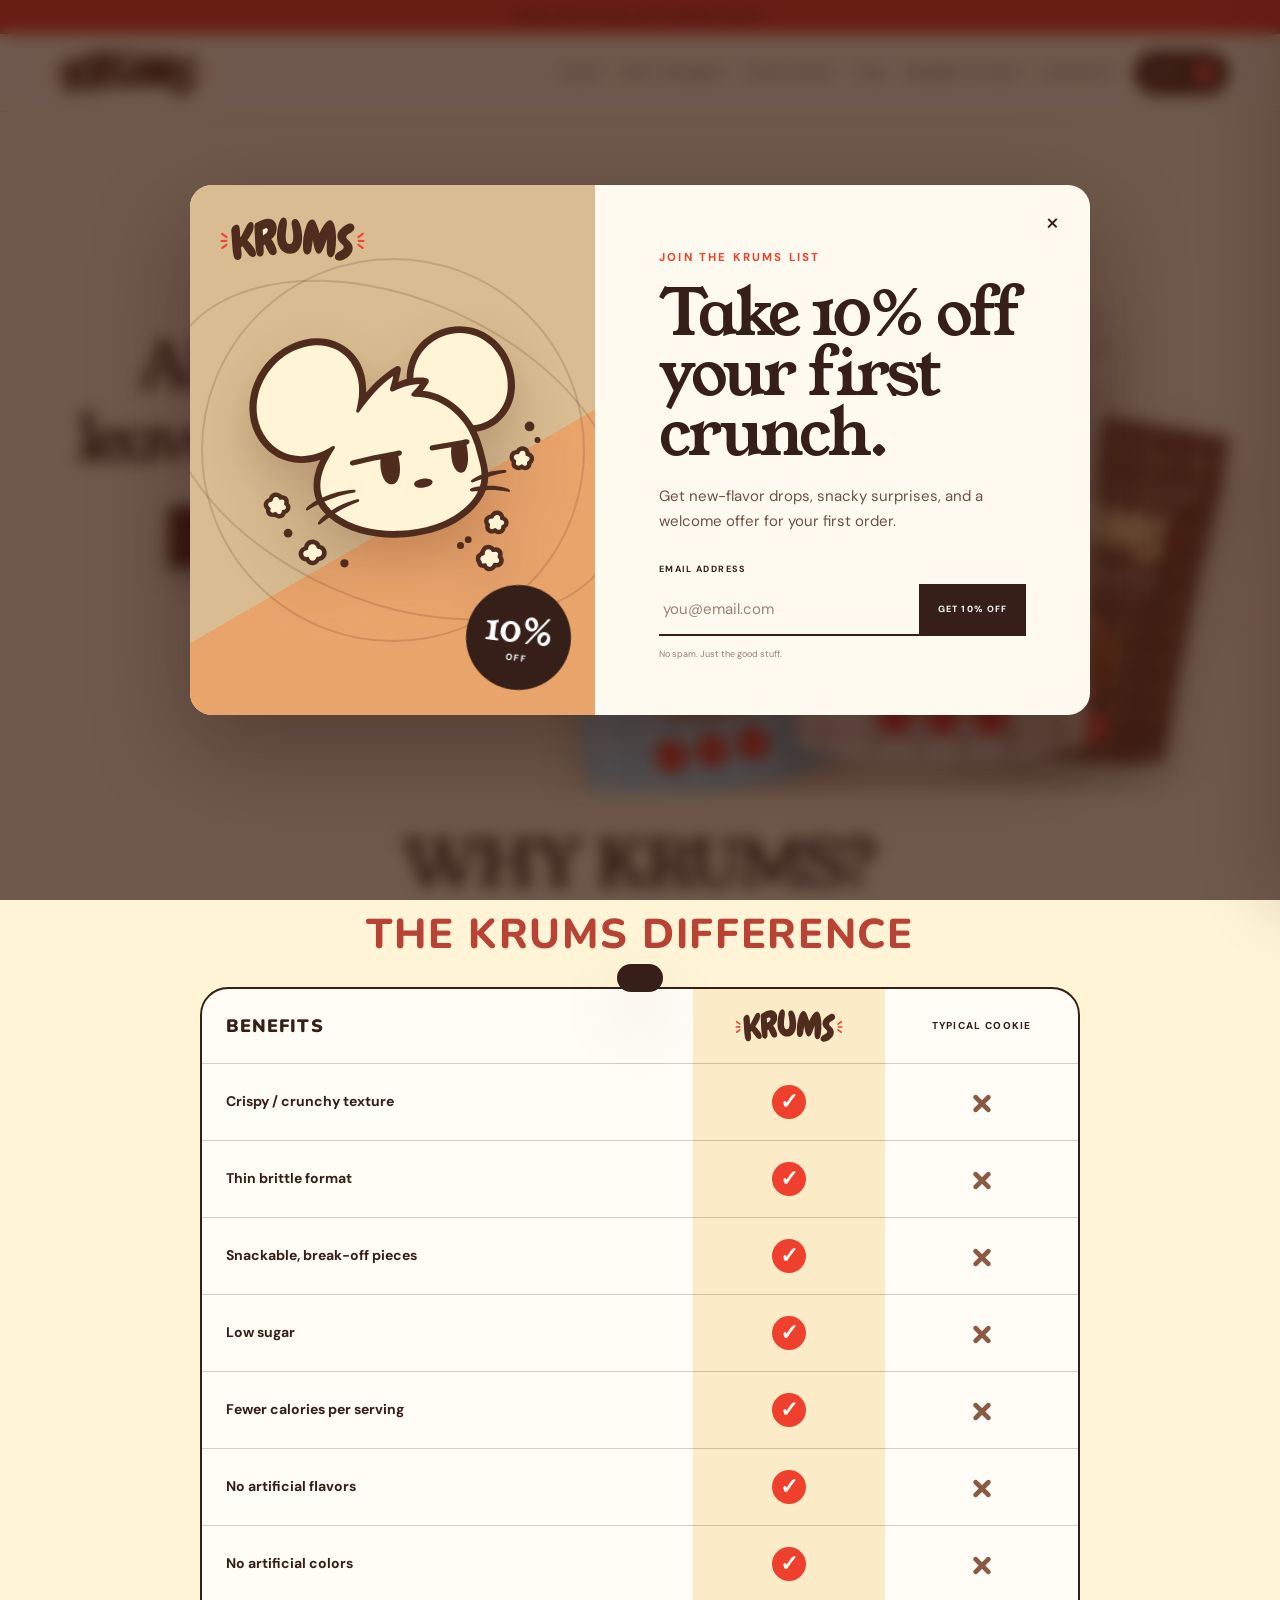
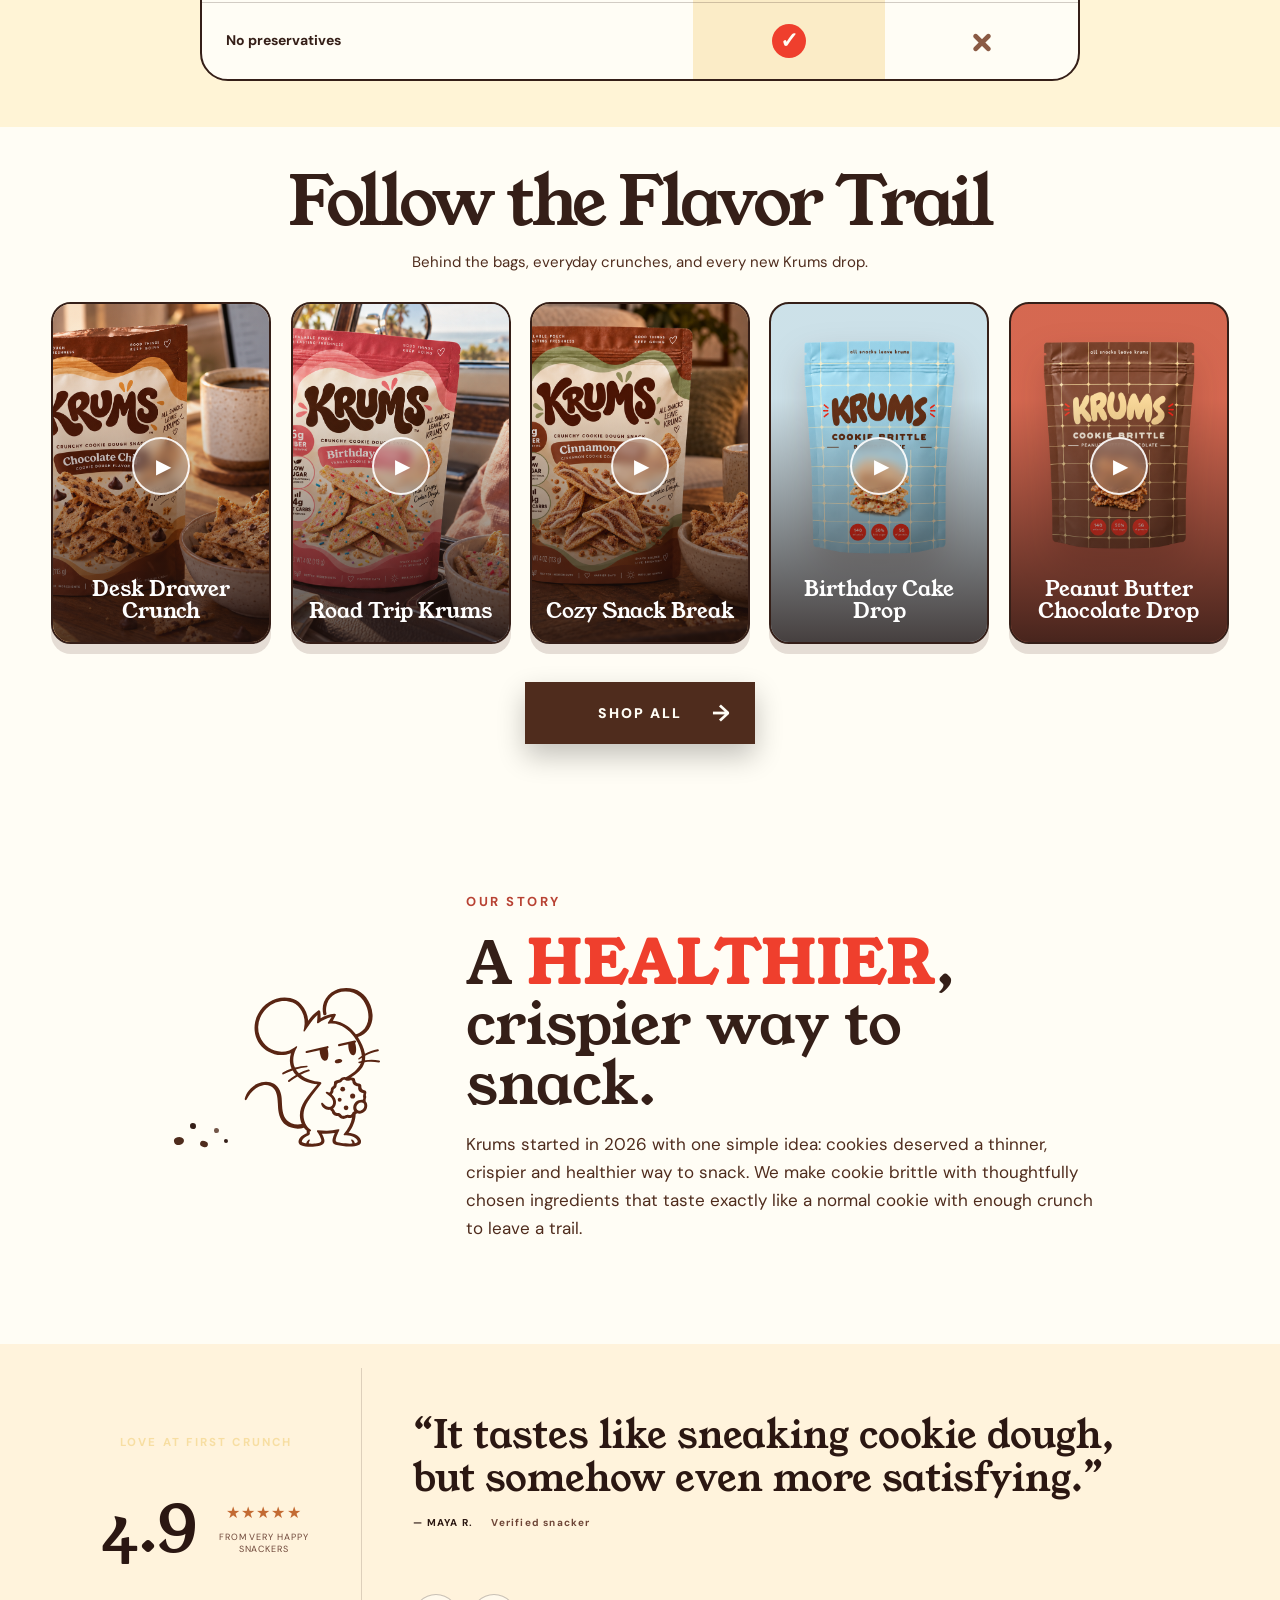
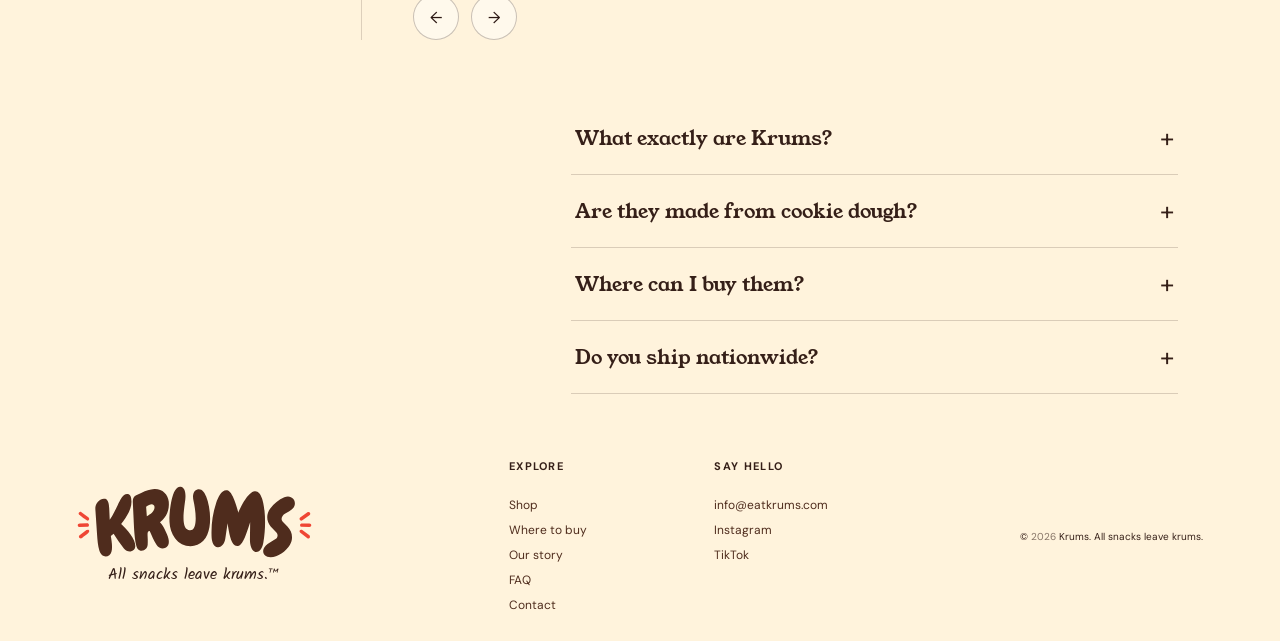
==== index.html @ 6e8d33f9 "Open the Shop menu on hover and show flavors in a row. Desktop waits briefly before opening and stay" ====
<!doctype html>
<html lang="en">
<head>
  <meta charset="UTF-8" />
  <meta name="viewport" content="width=device-width, initial-scale=1.0" />
  <meta name="theme-color" content="#FFF4D6" />
  <link rel="icon" type="image/svg+xml" href="assets/k-logo.svg" />
  <meta name="description" content="Krums — thin, crispy cookie brittle with big flavor and satisfying crunch." />
  <title>Krums — All Snacks Leave Krums</title>
  <link rel="preconnect" href="https://fonts.googleapis.com" />
  <link rel="preconnect" href="https://fonts.gstatic.com" crossorigin />
  <link href="https://fonts.googleapis.com/css2?family=DM+Sans:wght@400;500;600;700;800&family=Kalam:wght@400;700&family=Nunito:wght@400;600;700;800;900&family=Varela+Round&family=Young+Serif&display=swap" rel="stylesheet" />
  <link rel="stylesheet" href="styles.css?v=20261016-nav" />
</head>
<body class="home-page">
  <a class="skip-link" href="#main">Skip to content</a>
  <div class="page-loader" id="page-loader" aria-hidden="true"><img class="krums-monogram" src="assets/k-logo.svg" alt="" /><span>Leaving a few krums…</span></div>

  <div class="announcement">
    <p id="announcement-copy">Free shipping on orders $35+</p>
  </div>

  <header class="site-header" id="site-header">
    <button class="menu-toggle" id="menu-toggle" aria-label="Open menu" aria-controls="main-nav" aria-expanded="false"><span></span><span></span></button>
    <a class="brand" href="#top" aria-label="Krums home"><img class="brand-wordmark" src="assets/krums-logo.svg?v=20261016-logo" alt="Krums" /></a>
    <nav class="main-nav" id="main-nav" aria-label="Main navigation">
      <div class="nav-shop">
        <a class="nav-shop-trigger" href="shop.html" aria-haspopup="true" aria-expanded="false" aria-controls="shop-dropdown">Shop</a>
        <div class="shop-dropdown" id="shop-dropdown" aria-label="Shop Krums flavors">
          <div class="shop-dropdown-intro"><small>Pick your crunch</small><strong>Find your flavor.</strong><a class="shop-dropdown-all" href="shop.html">Shop all <span aria-hidden="true">→</span></a></div>
          <div class="shop-dropdown-row">
            <a class="shop-dropdown-product shop-dropdown-product--chocolate" href="product.html?flavor=chocolate-chip"><img src="assets/pouch-chocolate-chip.png" alt="" /><span><small>Cookie brittle</small><b>Chocolate Chip</b></span></a>
            <a class="shop-dropdown-product shop-dropdown-product--peanut" href="product.html?flavor=peanut-butter-chocolate"><img src="assets/pouch-peanut-butter-chocolate.png" alt="" /><span><small>Cookie brittle</small><b>Peanut Butter Chocolate</b></span></a>
            <div class="shop-dropdown-product shop-dropdown-product--soon"><img src="assets/pouch-birthday-cake.png" alt="" /><span><small>Cookie brittle</small><b>Birthday Cake</b></span></div>
          </div>
        </div>
      </div><a href="#why">Why Krums?</a><a href="#story">Our story</a><a href="#faq">FAQ</a><a href="where-to-buy.html">Where to buy</a><a href="contact.html">Contact</a>
    </nav>
    <button class="bag-button" id="open-cart" aria-label="Open snack bag">Bag <span id="cart-count">0</span></button>
  </header>

  <main id="main">
    <section class="hero hero-launch" id="top">
      <picture class="hero-backdrop">
        <source media="(max-width: 768px)" type="image/webp" srcset="assets/hero-bg-mobile.webp?v=20261014-v2" />
        <source media="(max-width: 768px)" type="image/jpeg" srcset="assets/hero-bg-mobile.jpg?v=20261014-v2" />
        <source type="image/avif" srcset="assets/hero-bg-640.avif 640w, assets/hero-bg-1100.avif 1100w, assets/hero-bg-1672.avif 1672w" sizes="100vw" />
        <source type="image/webp" srcset="assets/hero-bg-640.webp 640w, assets/hero-bg-1100.webp 1100w, assets/hero-bg-1672.webp 1672w" sizes="100vw" />
        <img src="assets/hero-bg-1100.jpg" srcset="assets/hero-bg-640.jpg 640w, assets/hero-bg-1100.jpg 1100w, assets/hero-bg-1672.jpg 1672w" sizes="100vw" alt="" width="1672" height="941" decoding="async" fetchpriority="high" />
      </picture>
      <div class="hero-launch-copy">
        <h1><span>All snacks</span><span class="hero-launch-lockup">leave <span class="hero-launch-logo"><img src="assets/krums-logo.svg?v=20261016-logo" alt="Krums" /></span></span></h1>
        <a class="hero-launch-cta" href="shop.html"><span>Shop All</span><b aria-hidden="true">→</b></a>
      </div>
      <div class="hero-launch-products" aria-label="Krums flavors">
        <div class="hero-launch-pack hero-launch-pack-birthday">
          <img src="assets/pouch-birthday-cake.png" alt="Birthday Cake Krums cookie brittle pouch" />
        </div>
        <a class="hero-launch-pack hero-launch-pack-chocolate" href="product.html?flavor=chocolate-chip" aria-label="Shop Chocolate Chip"><img src="assets/pouch-chocolate-chip.png" alt="Chocolate Chip Krums cookie brittle pouch" /></a>
        <a class="hero-launch-pack hero-launch-pack-peanut" href="product.html?flavor=peanut-butter-chocolate" aria-label="Shop Peanut Butter Chocolate"><img src="assets/pouch-peanut-butter-chocolate.png" alt="Peanut Butter Chocolate Krums cookie brittle pouch" /></a>
      </div>
    </section>

    <section class="why why-standards" id="why">
      <div class="why-standards-inner reveal">
        <h2 class="why-section-title">Why Krums?</h2>
        <p class="why-section-sub" id="krums-difference-title">The Krums difference</p>
        <section class="krums-comparison" aria-labelledby="krums-difference-title">
          <div class="krums-comparison-table-wrap">
            <table class="krums-comparison-table">
              <thead>
                <tr>
                  <th scope="col">Benefits</th>
                  <th scope="col"><img src="assets/krums-logo.svg?v=20261016-logo" alt="Krums" /></th>
                  <th scope="col">Typical cookie</th>
                </tr>
              </thead>
              <tbody>
                <tr>
                  <th scope="row">Crispy / crunchy texture</th>
                  <td><span class="comparison-yes" aria-label="Yes, thin and crispy brittle">&#10003;</span></td>
                  <td><span class="comparison-no" aria-label="No, soft or chewy">&times;</span></td>
                </tr>
                <tr>
                  <th scope="row">Thin brittle format</th>
                  <td><span class="comparison-yes" aria-label="Yes">&#10003;</span></td>
                  <td><span class="comparison-no" aria-label="No">&times;</span></td>
                </tr>
                <tr>
                  <th scope="row">Snackable, break-off pieces</th>
                  <td><span class="comparison-yes" aria-label="Yes">&#10003;</span></td>
                  <td><span class="comparison-no" aria-label="No">&times;</span></td>
                </tr>
                <tr>
                  <th scope="row">Low sugar</th>
                  <td><span class="comparison-yes" aria-label="Yes, 3 grams of sugar">&#10003;</span></td>
                  <td><span class="comparison-no" aria-label="No">&times;</span></td>
                </tr>
                <tr>
                  <th scope="row">Fewer calories per serving</th>
                  <td><span class="comparison-yes" aria-label="Yes, 130 calories">&#10003;</span></td>
                  <td><span class="comparison-no" aria-label="No">&times;</span></td>
                </tr>
                <tr>
                  <th scope="row">No artificial flavors</th>
                  <td><span class="comparison-yes" aria-label="Yes">&#10003;</span></td>
                  <td><span class="comparison-no" aria-label="Often not">&times;</span></td>
                </tr>
                <tr>
                  <th scope="row">No artificial colors</th>
                  <td><span class="comparison-yes" aria-label="Yes">&#10003;</span></td>
                  <td><span class="comparison-no" aria-label="No">&times;</span></td>
                </tr>
                <tr>
                  <th scope="row">No preservatives</th>
                  <td><span class="comparison-yes" aria-label="Yes">&#10003;</span></td>
                  <td><span class="comparison-no" aria-label="No">&times;</span></td>
                </tr>
              </tbody>
            </table>
          </div>
        </section>
      </div>
    </section>

    <section class="flavor-trail content-trail" id="trail" aria-labelledby="trail-title">
      <header class="trail-gallery-heading reveal">
        <h2 id="trail-title">Follow the Flavor Trail</h2>
        <span>Behind the bags, everyday crunches, and every new Krums drop.</span>
      </header>
      <div class="trail-video-grid" aria-label="Krums videos">
        <article class="trail-video-card reveal">
          <img src="assets/moment-krums-desk.png" alt="Krums snack beside a desk setup" loading="lazy" />
          <div class="trail-video-overlay"><span class="trail-play" aria-hidden="true">▶</span><strong>Desk Drawer Crunch</strong></div>
        </article>
        <article class="trail-video-card reveal" data-delay="70">
          <img src="assets/moment-krums-road-trip.png" alt="Krums snack ready for a road trip" loading="lazy" />
          <div class="trail-video-overlay"><span class="trail-play" aria-hidden="true">▶</span><strong>Road Trip Krums</strong></div>
        </article>
        <article class="trail-video-card reveal" data-delay="140">
          <img src="assets/moment-krums-cozy.png" alt="Krums snack in a cozy setting" loading="lazy" />
          <div class="trail-video-overlay"><span class="trail-play" aria-hidden="true">▶</span><strong>Cozy Snack Break</strong></div>
        </article>
        <article class="trail-video-card trail-video-pack reveal" data-delay="210">
          <img src="assets/pouch-birthday-cake.png" alt="Birthday Cake Krums cookie brittle pouch" loading="lazy" />
          <div class="trail-video-overlay"><span class="trail-play" aria-hidden="true">▶</span><strong>Birthday Cake Drop</strong></div>
        </article>
        <article class="trail-video-card trail-video-pack reveal" data-delay="280">
          <img src="assets/pouch-peanut-butter-chocolate.png" alt="Peanut Butter Chocolate Krums cookie brittle pouch" loading="lazy" />
          <div class="trail-video-overlay"><span class="trail-play" aria-hidden="true">▶</span><strong>Peanut Butter Chocolate Drop</strong></div>
        </article>
      </div>
      <a class="hero-launch-cta trail-shop-all" href="shop.html"><span>Shop All</span><b aria-hidden="true">→</b></a>
    </section>

    <section class="origin-story" id="story">
      <div class="story-mascot-wrap reveal">
        <span class="story-crumbs" aria-hidden="true"><i></i><i></i><i></i><i></i><i></i></span>
        <img class="story-mascot" src="assets/mascot-full.svg?v=20261016" alt="Krums mascot" />
      </div>
      <div class="story-copy reveal">
        <p class="eyebrow"><span></span> Our story</p>
        <h2>A <strong>healthier</strong>, crispier way to snack.</h2>
        <p>Krums started in 2026 with one simple idea: cookies deserved a thinner, crispier and healthier way to snack. We make cookie brittle with thoughtfully chosen ingredients that taste exactly like a normal cookie with enough crunch to leave a trail.</p>
      </div>
    </section>

    <section class="social-proof">
      <div class="review-side"><p class="eyebrow light"><span></span> Love at first crunch</p><div class="review-score"><strong>4.9</strong><span>★★★★★<small>from very happy snackers</small></span></div></div>
      <div class="review-slider" id="review-slider"><article class="review active"><blockquote>“It tastes like sneaking cookie dough, but somehow even more satisfying.”</blockquote><p>— MAYA R. <span>Verified snacker</span></p></article><article class="review"><blockquote>“The crunch is unreal. Chocolate Chip disappeared before movie night started.”</blockquote><p>— ELLIE T. <span>Verified snacker</span></p></article><article class="review"><blockquote>“Peanut Butter Chocolate is the first bag everyone reaches for.”</blockquote><p>— CHRIS A. <span>Verified snacker</span></p></article><div class="review-controls"><button id="review-prev" aria-label="Previous review">←</button><button id="review-next" aria-label="Next review">→</button></div></div>
    </section>

    <section class="faq" id="faq">
      <div class="faq-heading reveal"><h2>Questions?<span>We’ve got krums.</span></h2></div>
      <div class="faq-list reveal"><details><summary>What exactly are Krums?<span>+</span></summary><div class="faq-answer"><div><p>Krums are thin, crispy cookie brittle—the flavor of a cookie with the snap of a chip.</p></div></div></details><details><summary>Are they made from cookie dough?<span>+</span></summary><div class="faq-answer"><div><p>Krums are baked for crunch and made as a ready-to-eat snack. Ingredient details are listed on each product page.</p></div></div></details><details><summary>Where can I buy them?<span>+</span></summary><div class="faq-answer"><div><p>Shop Chocolate Chip and Peanut Butter Chocolate online. Visit <a href="where-to-buy.html">where to buy</a> for retail-launch updates.</p></div></div></details><details><summary>Do you ship nationwide?<span>+</span></summary><div class="faq-answer"><div><p>Nationwide shipping is the plan. Exact regions and timing will be confirmed at launch.</p></div></div></details></div>
    </section>
  </main>

  <footer><div class="footer-brand"><img class="footer-wordmark" src="assets/krums-logo.svg?v=20261016-logo" alt="Krums" /><p>All snacks leave krums.™</p></div><div><h3>Explore</h3><a href="shop.html">Shop</a><a href="where-to-buy.html">Where to buy</a><a href="#story">Our story</a><a href="#faq">FAQ</a><a href="contact.html">Contact</a></div><div><h3>Say hello</h3><a href="mailto:info@eatkrums.com">info@eatkrums.com</a><a href="https://www.instagram.com/eatkrums/" target="_blank" rel="noopener noreferrer">Instagram</a><a href="https://www.tiktok.com/@eatkrums" target="_blank" rel="noopener noreferrer">TikTok</a></div><p class="footer-legal">© <span id="year"></span> Krums. All snacks leave krums.</p></footer>

  <div class="scrim" id="scrim" hidden></div>
  <aside class="cart-drawer" id="cart-drawer" aria-hidden="true" aria-label="Shopping bag"><header><div><p class="eyebrow"><span></span> Your stash</p><h2>Snack bag <i id="cart-title-count">(0)</i></h2></div><button id="close-cart" aria-label="Close bag">×</button></header><div class="cart-progress"><p id="shipping-copy">You’re $35 away from free shipping</p><div><span id="shipping-bar"></span></div></div><div class="cart-items" id="cart-items"></div><div class="cart-empty" id="cart-empty"><img class="cart-mascot" src="assets/mascot-head.svg?v=20261016" alt="" /><h3>Your bag is hungry.</h3><p>Good news: joy is only one flavor away.</p><a href="shop.html" id="empty-shop">Find your crunch</a></div><footer id="cart-footer" hidden><div><span>Subtotal</span><strong id="cart-total">$0.00</strong></div><button class="button button-primary" id="checkout-button">Checkout</button><small>Taxes and shipping calculated at checkout. Payment connection coming next.</small></footer></aside>
  <div class="toast" id="toast" role="status" aria-live="polite"></div>
  <script src="script.js?v=20261016-nav"></script>
</body>
</html>
---- styles.css ----
:root{--cocoa:#1f110e;--brown:#5f2f20;--caramel:#a17b4e;--orange:#c78b48;--cream:#f7f1e6;--paper:#ebe2d3;--pink:#c9ad83;--sage:#6e764f;--ink:#2b1712;--white:#fffaf2;--line:rgba(31,17,14,.18);--shadow:0 28px 70px rgba(31,17,14,.18);--accent:#6f402c;--accent-soft:#c89a60;--theme-bg:#d9bc91;--brand-gold:#a17b4e;--brand-pink:#b7747d;--brand-sage:#6e764f;--brand-orange:#a14d2b;--brand-plum:#785278}
*{box-sizing:border-box}html{scroll-behavior:smooth}body{margin:0;background:var(--cream);color:var(--ink);font-family:"DM Sans",sans-serif;overflow-x:hidden}body.modal-open{overflow:hidden}button,input{font:inherit}button,a{color:inherit}.skip-link{position:fixed;top:-100px;left:12px;z-index:200;background:#fff;padding:12px}.skip-link:focus{top:12px}.page-loader{position:fixed;inset:0;z-index:300;background:var(--cream);display:grid;place-items:center;align-content:center;gap:16px;transition:opacity .5s,visibility .5s}.page-loader img{width:110px;animation:loader-bounce .7s alternate infinite}.page-loader span{text-transform:uppercase;letter-spacing:.15em;font-size:10px;font-weight:700}.page-loader.done{opacity:0;visibility:hidden}@keyframes loader-bounce{to{transform:translateY(-12px) rotate(5deg)}}.cursor-dot{width:12px;height:12px;border-radius:50%;background:var(--orange);position:fixed;z-index:250;pointer-events:none;transform:translate(-50%,-50%);mix-blend-mode:multiply;transition:width .2s,height .2s;opacity:0}.cursor-dot.hover{width:34px;height:34px}.announcement{height:34px;background:var(--cocoa);color:#fff;display:flex;align-items:center;justify-content:center;gap:22px}.announcement p{margin:0;min-width:330px;text-align:center;text-transform:uppercase;letter-spacing:.16em;font-size:9px;font-weight:700}.announcement button{background:none;border:0;color:#fff;cursor:pointer;opacity:.7}.site-header{height:90px;display:grid;grid-template-columns:1fr auto 1fr;align-items:center;padding:0 5vw;background:rgba(255,248,233,.9);backdrop-filter:blur(16px);border-bottom:1px solid var(--line);position:sticky;top:0;z-index:50;transition:height .3s,box-shadow .3s}.site-header.scrolled{height:70px;box-shadow:0 10px 30px rgba(80,30,12,.08)}.brand{grid-column:1}.brand img{width:170px;height:70px;display:block;object-fit:contain;object-position:left}.main-nav{grid-column:2;grid-row:1;display:flex;gap:36px}.main-nav a{text-decoration:none;text-transform:uppercase;font-size:10px;letter-spacing:.13em;font-weight:700;position:relative}.main-nav a:after{content:"";position:absolute;height:2px;background:var(--orange);left:0;right:100%;bottom:-7px;transition:right .25s}.main-nav a:hover:after{right:0}.bag-button{grid-column:3;grid-row:1;justify-self:end;border:0;background:transparent;text-transform:uppercase;letter-spacing:.13em;font-size:11px;font-weight:700;cursor:pointer}.bag-button span{display:inline-grid;place-items:center;width:28px;height:28px;border-radius:50%;margin-left:8px;background:var(--orange)}.menu-toggle{display:none;border:0;background:none}.flavor-theme[data-theme="birthday-cake"]{--accent:#d95865;--accent-soft:#f38a91;--theme-bg:#f6b6b1}.flavor-theme[data-theme="cinnamon-roll"]{--accent:#7f8c52;--accent-soft:#aab77b;--theme-bg:#cbd092}
.hero{height:calc(100vh - 124px);min-height:660px;max-height:850px;background:linear-gradient(125deg,#fffaf0 0 38%,var(--theme-bg) 38%);display:grid;grid-template-columns:.9fr 1.1fr;position:relative;overflow:hidden;padding:45px 6vw 70px;transition:background .65s ease}.hero-grain{position:absolute;inset:0;opacity:.12;background-image:url("data:image/svg+xml,%3Csvg viewBox='0 0 160 160' xmlns='http://www.w3.org/2000/svg'%3E%3Cfilter id='n'%3E%3CfeTurbulence type='fractalNoise' baseFrequency='.9' numOctaves='3' stitchTiles='stitch'/%3E%3C/filter%3E%3Crect width='100%25' height='100%25' filter='url(%23n)' opacity='.32'/%3E%3C/svg%3E");pointer-events:none}.hero-sun{position:absolute;width:520px;height:520px;border:72px solid rgba(255,255,255,.26);border-radius:50%;right:-110px;top:40px}.hero-copy{align-self:center;z-index:4;max-width:650px}.eyebrow{text-transform:uppercase;letter-spacing:.19em;font-size:10px;font-weight:700;color:var(--accent);display:flex;align-items:center;gap:10px;margin:0 0 20px}.eyebrow>span{width:26px;height:1px;background:currentColor}.eyebrow.light{color:#f7b24b}h1,h2,h3{font-family:"Young Serif",serif;font-weight:400;margin:0}h1{font-size:clamp(60px,6.6vw,102px);line-height:.92;letter-spacing:-.05em}h1 em,h2 em{font-family:"Kalam",cursive;color:var(--accent);font-weight:700}.hero-lede{font-size:16px;line-height:1.75;max-width:570px;margin:25px 0}.hero-actions{display:flex;align-items:center;gap:30px}.button{min-height:52px;display:inline-flex;align-items:center;justify-content:center;gap:28px;padding:0 23px;border:0;text-decoration:none;text-transform:uppercase;letter-spacing:.12em;font-size:10px;font-weight:700;cursor:pointer;transition:transform .2s,box-shadow .2s}.button-primary{background:var(--cocoa);color:#fff;box-shadow:6px 6px 0 var(--accent-soft)}.button-primary:hover{transform:translate(2px,2px);box-shadow:3px 3px 0 var(--accent-soft)}.text-button{border:0;background:transparent;font-size:11px;font-weight:700;cursor:pointer;border-bottom:1px solid var(--ink);padding:10px 0}.text-button span{margin-left:8px;color:var(--accent)}.hero-proof{display:flex;gap:0;margin-top:28px}.hero-proof div{padding:0 25px;border-left:1px solid var(--line);display:flex;flex-direction:column}.hero-proof div:first-child{padding-left:0;border:0}.hero-proof strong{font-family:"Young Serif";font-size:22px}.hero-proof span{text-transform:uppercase;letter-spacing:.12em;font-size:8px}.hero-product{align-self:center;height:100%;position:relative;display:grid;place-items:center;z-index:2}.product-stage{height:min(68vh,620px);width:min(44vw,540px);display:grid;place-items:center;position:relative;perspective:1000px}.product-stage img{height:100%;max-width:100%;object-fit:contain;filter:drop-shadow(0 34px 25px rgba(70,23,8,.28));transition:opacity .25s,transform .4s;position:relative;z-index:3}.product-stage img.swapping{opacity:0;transform:translateY(20px) rotate(4deg)}.stage-shadow{position:absolute;width:65%;height:12%;bottom:1%;background:rgba(76,29,11,.26);border-radius:50%;filter:blur(24px)}.orbit{position:absolute;border:1px solid rgba(73,20,7,.22);border-radius:50%;animation:orbit-spin 18s linear infinite}.orbit-one{width:490px;height:490px}.orbit-two{width:590px;height:380px;transform:rotate(20deg);animation-direction:reverse}@keyframes orbit-spin{to{rotate:360deg}}.floating-chip{position:absolute;display:block;width:92px;height:52px;border:5px solid #b86a32;border-radius:62% 25% 58% 27%;background-color:#dda05c;background-image:radial-gradient(circle,#512013 0 3px,transparent 4px);background-size:24px 22px;box-shadow:0 16px 20px rgba(74,25,8,.25);z-index:4}.chip-a{top:7%;right:1%;rotate:24deg}.chip-b{bottom:15%;left:0;rotate:-21deg;scale:.8}.chip-c{top:21%;left:2%;rotate:64deg;scale:.55}.hand-note{position:absolute;right:-1vw;bottom:2%;font:18px/1.1 "Kalam",cursive;transform:rotate(-5deg);z-index:5}.hand-note svg{display:block;width:85px;fill:none;stroke:var(--ink);stroke-width:2}.hero-flavor-switcher{position:absolute;bottom:20px;left:50%;transform:translateX(-50%);z-index:6;background:rgba(255,253,246,.84);backdrop-filter:blur(12px);border:1px solid rgba(70,22,10,.14);border-radius:50px;display:flex;align-items:center;gap:11px;padding:10px 16px;box-shadow:0 12px 30px rgba(80,25,8,.1)}.hero-flavor-switcher>span{text-transform:uppercase;letter-spacing:.12em;font-size:8px;opacity:.6}.hero-flavor-switcher strong{font-size:10px;min-width:96px}.flavor-dot{width:18px;height:18px;border-radius:50%;border:2px solid #fff;background:var(--dot);box-shadow:0 0 0 1px rgba(59,15,7,.2);cursor:pointer;transition:transform .2s}.flavor-dot.active{transform:scale(1.28)}.doodle{position:absolute;font:40px "Kalam";color:rgba(75,22,9,.5);z-index:3}.doodle-one{left:48%;top:12%}.doodle-two{right:3%;bottom:16%;font-size:28px}.joy-marquee{height:62px;background:var(--cocoa);color:#fff;display:flex;align-items:center;overflow:hidden;white-space:nowrap}.joy-marquee div{min-width:max-content;font:14px "Young Serif";letter-spacing:.13em;animation:marquee 27s linear infinite}.joy-marquee span{margin:0 22px}@keyframes marquee{to{transform:translateX(-50%)}}
.flavor-shop{padding:110px 6vw;background:var(--cream);transition:background .6s}.section-intro h2,.why h2,.moments h2,.faq h2,.newsletter h2{font-size:clamp(45px,5.4vw,75px);line-height:.98;letter-spacing:-.04em}.flavor-tabs{display:grid;grid-template-columns:repeat(3,1fr);margin:55px 0 0;border-bottom:1px solid var(--line)}.flavor-tab{border:0;background:transparent;padding:18px 15px;font-family:"Young Serif";font-size:18px;color:#9a766b;cursor:pointer;position:relative}.flavor-tab span{font:9px "DM Sans";letter-spacing:.1em;margin-right:10px}.flavor-tab:after{content:"";position:absolute;left:0;right:100%;bottom:-2px;height:4px;background:var(--accent);transition:right .35s}.flavor-tab.active{color:var(--ink)}.flavor-tab.active:after{right:0}.spotlight{min-height:650px;display:grid;grid-template-columns:1.2fr .8fr;margin-top:30px;background:linear-gradient(115deg,var(--theme-bg) 0 54%,#fffdf8 54%);transition:background .5s;overflow:hidden;box-shadow:var(--shadow);border-radius:3px}.spotlight-visual{position:relative;display:grid;place-items:center;min-height:650px}.spotlight-visual .blob{position:absolute;width:440px;height:440px;border-radius:43% 57% 55% 45%;background:rgba(255,255,255,.46);animation:blob 8s ease-in-out infinite}@keyframes blob{50%{border-radius:57% 43% 41% 59%;transform:rotate(7deg)}}.spotlight-visual img{height:590px;max-width:72%;object-fit:contain;z-index:3;filter:drop-shadow(0 30px 25px rgba(69,20,7,.23));transition:opacity .22s,transform .45s}.spotlight-visual img.switching{opacity:0;transform:translateX(-20px) rotate(-4deg)}.spotlight-visual img.wiggle{animation:wiggle .65s ease}@keyframes wiggle{25%{transform:rotate(-5deg) scale(1.03)}60%{transform:rotate(4deg) scale(1.03)}}.huge-word{position:absolute;left:-25px;top:50%;transform:translateY(-50%) rotate(-90deg);font-family:"Young Serif";font-size:83px;color:rgba(255,255,255,.42);letter-spacing:.04em}.spin-hint{position:absolute;bottom:42px;right:33px;z-index:4;border:0;background:var(--cocoa);color:#fff;width:87px;height:87px;border-radius:50%;font:13px/1.1 "Kalam";cursor:pointer;transition:transform .25s}.spin-hint:hover{transform:rotate(10deg) scale(1.07)}.spin-hint span{font-size:19px}.spotlight-info{padding:65px 6vw 50px;align-self:center}.product-kicker{font-size:9px;letter-spacing:.18em;font-weight:700;color:var(--accent)}.spotlight-info h3{font-size:clamp(43px,4.7vw,65px);line-height:1;margin:8px 0 13px}.stars{color:var(--orange);letter-spacing:.08em;font-size:12px}.stars span{color:#89675b;letter-spacing:0;margin-left:8px}.product-description{font-size:16px;line-height:1.7;color:#66453b}.taste-notes{display:flex;flex-wrap:wrap;gap:8px;margin:20px 0 30px}.taste-notes span{border:1px solid #c3a79c;border-radius:50px;padding:8px 12px;text-transform:uppercase;letter-spacing:.1em;font-size:8px;font-weight:700}.purchase-row{display:flex;justify-content:space-between;align-items:center;padding:18px 0;border-top:1px solid var(--line);border-bottom:1px solid var(--line)}.purchase-row>div:first-child{display:flex;flex-direction:column}.purchase-row>div>span{font-size:11px}.purchase-row strong{font-family:"Young Serif";font-size:23px;margin-top:3px}.quantity{display:flex;align-items:center;gap:13px}.quantity button{border:0;background:#eee0ca;width:31px;height:31px;border-radius:50%;cursor:pointer}.add-main{width:100%;margin:18px 0}.add-main span{margin-left:auto}.ingredients-toggle{width:100%;padding:14px 0;border:0;border-bottom:1px solid var(--line);background:none;display:flex;justify-content:space-between;text-transform:uppercase;font-size:9px;letter-spacing:.12em;font-weight:700;cursor:pointer}.ingredients-toggle span{font-size:18px;transition:transform .2s}.ingredients-toggle[aria-expanded="true"] span{transform:rotate(45deg)}.ingredients-panel{display:grid;grid-template-rows:0fr;transition:grid-template-rows .3s}.ingredients-panel>*{overflow:hidden;margin:0}.ingredients-panel.open{grid-template-rows:1fr}.ingredients-panel.open p{padding-top:14px}.ingredients-panel p{font-size:12px;line-height:1.6;color:#806257}.mini-products{display:grid;grid-template-columns:repeat(3,1fr);gap:14px;margin-top:18px}.mini-product{display:grid;grid-template-columns:90px 1fr auto;align-items:center;gap:15px;background:#fffdf8;border:1px solid var(--line);padding:12px 18px;cursor:pointer;transition:transform .2s,background .2s}.mini-product:hover{transform:translateY(-4px);background:var(--mini-bg)}.mini-product img{width:78px;height:95px;object-fit:contain}.mini-product h4{font-family:"Young Serif";font-weight:400;font-size:17px;margin:0}.mini-product p{font-size:10px;margin:6px 0 0;color:#806056}.mini-product button{border:0;background:var(--cocoa);color:#fff;border-radius:50%;width:32px;height:32px;cursor:pointer}
.why{background:var(--cocoa);color:#fff;display:grid;grid-template-columns:.9fr 1.1fr;gap:8vw;padding:110px 8vw;overflow:hidden}.why-visual{display:grid;place-items:center;position:relative}.why-visual:before{content:"";position:absolute;width:470px;height:470px;background:var(--orange);border-radius:48% 52% 45% 55%;animation:blob 9s ease-in-out infinite}.why-visual img{width:min(430px,100%);position:relative;z-index:2;filter:drop-shadow(0 25px 35px #1f0704)}.badge-orbit{position:absolute;width:540px;height:540px;border:1px solid rgba(255,255,255,.25);border-radius:50%;animation:orbit-spin 22s linear infinite}.why-copy{align-self:center}.why-lede{font-size:17px;line-height:1.7;max-width:570px}.benefits{border-top:1px solid rgba(255,255,255,.25);margin-top:30px}.benefit{width:100%;color:#fff;border:0;border-bottom:1px solid rgba(255,255,255,.25);background:none;display:grid;grid-template-columns:45px 1fr auto;text-align:left;padding:20px 0;cursor:pointer}.benefit i{font-style:normal;font-size:9px;color:#d98a52}.benefit span{display:flex;flex-direction:column}.benefit b{font:22px "Young Serif"}.benefit small{font-size:12px;line-height:1.5;max-height:0;overflow:hidden;opacity:0;transition:max-height .3s,opacity .3s,padding .3s}.benefit.active small{max-height:80px;opacity:.7;padding-top:8px}.benefit em{font-style:normal;font-size:24px;transition:transform .3s}.benefit.active em{transform:rotate(45deg)}
.moments{padding:110px 6vw;background:#f6ead2}.centered{text-align:center}.centered .eyebrow{justify-content:center}.moment-cards{display:grid;grid-template-columns:repeat(3,1fr);gap:22px;margin-top:60px}.moment-card{padding:16px 16px 30px;background:#fff;border:1px solid var(--line);position:relative;transition:transform .3s}.moment-card:nth-child(2){transform:translateY(30px)}.moment-card:hover{transform:translateY(-8px) rotate(-1deg)}.moment-card:nth-child(2):hover{transform:translateY(20px) rotate(1deg)}.moment-number{position:absolute;top:28px;left:29px;z-index:2;width:34px;height:34px;border-radius:50%;display:grid;place-items:center;background:var(--cream);font-size:9px;font-weight:700}.illustration{height:300px;position:relative;overflow:hidden;display:grid;place-items:center}.desk{background:#eaa461}.desk .cup{width:110px;height:90px;background:#fff4dd;border-radius:8px 8px 45px 45px;display:grid;place-items:center;font-size:38px;box-shadow:55px 45px 0 -25px #71311c;transform:rotate(-4deg)}.crumbs{position:absolute;bottom:40px;right:40px;font-size:40px;color:var(--cocoa)}.road{background:#ef8380}.sunset{width:170px;height:170px;border-radius:50%;background:#f8ce65;box-shadow:0 0 0 42px rgba(255,255,255,.17)}.road:after{content:"";position:absolute;bottom:-40px;border-left:120px solid transparent;border-right:120px solid transparent;border-bottom:210px solid #593321}.road span{position:absolute;right:30px;top:30px;font:40px "Kalam"}.sofa{background:#a5ad72}.sofa div{font-size:90px;filter:drop-shadow(10px 18px 0 rgba(73,30,13,.15))}.sofa span{position:absolute;font:50px "Kalam";right:45px;top:40px}.moment-card h3{font-size:25px;margin:25px 13px 8px}.moment-card p{font-size:13px;line-height:1.6;color:#73554b;margin:0 13px}.social-proof{min-height:480px;background:#cd692c;color:#fff;display:grid;grid-template-columns:.55fr 1fr;padding:90px 7vw;gap:7vw}.review-side{border-right:1px solid rgba(255,255,255,.35)}.review-score{display:flex;gap:20px;align-items:center;margin-top:65px}.review-score strong{font:80px "Young Serif"}.review-score>span{display:flex;flex-direction:column;color:#ffd878;letter-spacing:.08em}.review-score small{font-size:9px;color:#fff;text-transform:uppercase;letter-spacing:.1em;margin-top:8px}.review-slider{position:relative;align-self:center;min-height:240px}.review{display:none}.review.active{display:block;animation:review-in .45s ease}@keyframes review-in{from{opacity:0;transform:translateX(25px)}}.review blockquote{font:clamp(30px,4vw,56px)/1.15 "Young Serif";margin:0}.review p{font-size:10px;letter-spacing:.12em;font-weight:700;margin-top:30px}.review p span{opacity:.65;margin-left:15px}.review-controls{position:absolute;bottom:0;display:flex;align-items:center;gap:18px}.review-controls button{border:1px solid rgba(255,255,255,.6);background:none;color:#fff;width:42px;height:42px;border-radius:50%;cursor:pointer}.review-controls span{font-size:10px;letter-spacing:.1em}
.faq{padding:110px 8vw;display:grid;grid-template-columns:.7fr 1fr;gap:10vw;position:relative}.faq-heading{position:sticky;top:130px;align-self:start}.faq-heading img{width:140px;margin-top:40px;transform:rotate(-8deg)}.faq-list details{border-bottom:1px solid var(--line)}.faq-list summary{list-style:none;padding:25px 0;display:flex;justify-content:space-between;font:20px "Young Serif";cursor:pointer}.faq-list summary::-webkit-details-marker{display:none}.faq-list summary span{font:26px "DM Sans";transition:transform .2s}.faq-list details[open] summary span{transform:rotate(45deg)}.faq-list details p{font-size:14px;line-height:1.7;color:#72564c;max-width:600px;margin:0 40px 24px 0}.newsletter{min-height:500px;background:var(--pink);display:grid;grid-template-columns:.4fr 1fr .85fr;align-items:center;padding:70px 7vw;gap:5vw;position:relative;overflow:hidden}.newsletter>img{width:260px;filter:drop-shadow(0 18px 25px rgba(80,20,10,.15));transform:rotate(-5deg)}.newsletter-squiggle{position:absolute;font:110px "Kalam";opacity:.18;right:3%;top:0}.newsletter .light{color:#fff1c8}.newsletter>div:nth-of-type(2)>p:last-child{line-height:1.7}.newsletter form label{text-transform:uppercase;font-size:9px;letter-spacing:.14em;font-weight:700}.newsletter form>div{display:flex;border-bottom:2px solid var(--cocoa);margin-top:10px}.newsletter input{border:0;background:transparent;padding:16px 0;outline:none;min-width:0;flex:1}.newsletter form button{border:0;background:none;text-transform:uppercase;font-size:9px;font-weight:700;letter-spacing:.1em;cursor:pointer}.newsletter form>p{font:14px "Kalam";min-height:20px}body>footer{min-height:250px;background:var(--cream);display:grid;grid-template-columns:1.3fr .5fr .5fr 1fr;gap:5vw;align-items:center;padding:55px 6vw;border-top:1px solid var(--line)}.footer-brand img{width:210px;height:95px;object-fit:contain}.footer-brand p{font:16px "Kalam";margin:0 0 0 20px}body>footer h3{font:11px "DM Sans";font-weight:700;text-transform:uppercase;letter-spacing:.12em;margin-bottom:15px}body>footer>div:not(.footer-brand){display:flex;flex-direction:column;gap:9px}body>footer a{font-size:12px;text-decoration:none;color:#76564b}.footer-legal{text-align:right;font-size:10px;line-height:1.7}.footer-legal span{opacity:.6}
.scrim{position:fixed;inset:0;z-index:80;background:rgba(44,12,5,.6);backdrop-filter:blur(5px)}.cart-drawer{position:fixed;z-index:90;right:0;top:0;width:min(480px,100vw);height:100vh;background:var(--cream);transform:translateX(105%);transition:transform .4s cubic-bezier(.22,.9,.24,1);padding:30px;display:flex;flex-direction:column;box-shadow:-30px 0 70px rgba(50,12,4,.22)}.cart-drawer.open{transform:translateX(0)}.cart-drawer>header{display:flex;justify-content:space-between;align-items:flex-start;padding-bottom:20px}.cart-drawer h2{font-size:35px}.cart-drawer h2 i{font:16px "DM Sans";font-style:normal;color:#99746a}.cart-drawer>header button,.story-modal>button{border:0;background:none;font-size:35px;cursor:pointer}.cart-progress{padding:15px;background:#f3e4c9;font-size:10px;text-transform:uppercase;letter-spacing:.08em}.cart-progress p{margin:0 0 9px}.cart-progress>div{height:5px;background:#dec6a6;border-radius:10px;overflow:hidden}.cart-progress span{display:block;width:0;height:100%;background:var(--orange);transition:width .3s}.cart-items{overflow:auto;flex:1}.cart-item{display:grid;grid-template-columns:80px 1fr auto;gap:15px;padding:18px 0;border-bottom:1px solid var(--line);align-items:center}.cart-item img{width:75px;height:100px;object-fit:contain;background:var(--item-bg)}.cart-item h3{font:17px "Young Serif"}.cart-item p{font-size:11px;margin:7px 0}.cart-qty{display:flex;gap:9px;align-items:center}.cart-qty button{border:0;background:#eadcc6;width:25px;height:25px;border-radius:50%;cursor:pointer}.remove-item{align-self:start;border:0;background:none;text-decoration:underline;font-size:9px;color:#87685f;cursor:pointer}.cart-empty{margin:auto;text-align:center;max-width:260px}.cart-empty img{width:100px}.cart-empty h3{font-size:27px}.cart-empty p{font-size:13px;line-height:1.6}.cart-empty a{text-transform:uppercase;font-size:9px;letter-spacing:.12em;font-weight:700}.cart-drawer>footer{border-top:1px solid var(--line);padding-top:20px}.cart-drawer>footer>div{display:flex;justify-content:space-between;margin-bottom:17px}.cart-drawer>footer .button{width:100%}.cart-drawer>footer .button span{margin-left:auto}.cart-drawer>footer small{display:block;text-align:center;margin-top:12px;font-size:9px;color:#8d6d62}.story-modal{position:fixed;z-index:100;inset:6vh 9vw;background:var(--paper);box-shadow:var(--shadow);overflow:hidden}.story-modal>button{position:absolute;right:25px;top:18px;z-index:2}.story-modal>div{height:100%;display:grid;grid-template-columns:.7fr 1fr;align-content:center;column-gap:5vw;padding:7vw}.story-modal img{width:min(380px,100%);grid-row:1/6}.story-modal h2{font-size:60px}.story-modal div>p:last-of-type{line-height:1.7;max-width:590px}.story-modal .button{justify-self:start}.toast{position:fixed;z-index:120;left:50%;bottom:28px;transform:translate(-50%,120px);background:var(--cocoa);color:#fff;border-radius:50px;padding:14px 23px;font-size:11px;box-shadow:var(--shadow);transition:transform .3s}.toast.show{transform:translate(-50%,0)}.reveal{opacity:0;transform:translateY(35px);transition:opacity .7s ease,transform .7s ease;transition-delay:var(--delay,0ms)}.reveal.visible{opacity:1;transform:none}
@media(max-width:1000px){.main-nav{gap:20px}.hero{grid-template-columns:1fr 1fr;padding-left:4vw;padding-right:4vw}.hero h1{font-size:64px}.product-stage{width:48vw}.spotlight{grid-template-columns:1fr 1fr}.spotlight-visual img{max-width:88%}.mini-products{grid-template-columns:1fr}.why{gap:4vw}.why-visual:before{width:360px;height:360px}.why-visual img{max-width:350px}.badge-orbit{width:430px;height:430px}.newsletter{grid-template-columns:.5fr 1fr}.newsletter form{grid-column:1/-1;max-width:620px;margin:auto;width:100%}body>footer{grid-template-columns:1fr 1fr}.footer-legal{text-align:left}}
@media(max-width:760px){.cursor-dot{display:none}.announcement p{min-width:230px}.site-header{height:72px;padding:0 20px;grid-template-columns:45px 1fr 80px}.menu-toggle{display:flex;flex-direction:column;gap:6px;padding:10px}.menu-toggle span{display:block;width:23px;height:2px;background:var(--cocoa)}.brand{grid-column:2;justify-self:center}.brand img{width:130px;height:58px}.bag-button{grid-column:3}.main-nav{position:fixed;top:106px;left:0;right:0;background:var(--cream);display:flex;flex-direction:column;padding:35px;transform:translateY(-150%);transition:transform .35s;z-index:-1;border-bottom:1px solid var(--line)}.main-nav.open{transform:translateY(0)}.main-nav a{font:27px "Young Serif";text-transform:none}.hero{height:auto;min-height:0;max-height:none;grid-template-columns:1fr;background:linear-gradient(160deg,#fffaf0 0 43%,var(--theme-bg) 43%);padding:55px 22px 85px}.hero-copy{text-align:center}.hero .eyebrow,.hero-actions,.hero-proof{justify-content:center}.hero h1{font-size:55px}.hero-lede{font-size:14px;margin-inline:auto}.hero-actions{flex-direction:column;gap:13px}.hero-proof{margin-bottom:25px}.hero-product{height:520px}.product-stage{height:480px;width:100%}.orbit-one{width:380px;height:380px}.orbit-two{width:400px;height:310px}.floating-chip{width:70px;height:40px}.hand-note{right:0}.hero-flavor-switcher{width:max-content;max-width:94%;bottom:20px}.hero-flavor-switcher>span{display:none}.doodle-one{left:4%;top:40%}.section-intro h2,.why h2,.moments h2,.faq h2,.newsletter h2{font-size:45px}.flavor-shop{padding:75px 20px}.flavor-tabs{display:flex;overflow:auto;margin-top:35px}.flavor-tab{min-width:max-content;font-size:15px}.spotlight{grid-template-columns:1fr;background:linear-gradient(160deg,var(--theme-bg) 0 51%,#fffdf8 51%)}.spotlight-visual{min-height:500px}.spotlight-visual img{height:475px}.huge-word{font-size:58px}.spin-hint{right:15px;bottom:20px}.spotlight-info{padding:45px 24px}.mini-product{grid-template-columns:70px 1fr auto}.why{grid-template-columns:1fr;padding:80px 24px}.why-visual{min-height:400px}.why-visual:before{width:320px;height:320px}.why-visual img{width:310px}.badge-orbit{width:365px;height:365px}.moment-cards{grid-template-columns:1fr}.moments{padding:80px 20px}.moment-card:nth-child(2){transform:none}.illustration{height:260px}.social-proof{grid-template-columns:1fr;padding:75px 24px}.review-side{border:0;border-bottom:1px solid rgba(255,255,255,.3);padding-bottom:30px}.review-score{margin-top:20px}.review-score strong{font-size:60px}.review-slider{min-height:300px}.review-controls{bottom:-20px}.faq{grid-template-columns:1fr;padding:80px 24px}.faq-heading{position:relative;top:auto}.faq-heading img{width:90px;margin-top:15px}.newsletter{grid-template-columns:1fr;padding:70px 24px;text-align:center}.newsletter>img{width:170px;margin:auto}.newsletter .eyebrow{justify-content:center}body>footer{grid-template-columns:1fr 1fr;padding:45px 24px}.footer-brand,.footer-legal{grid-column:1/-1}.footer-legal{text-align:left}.story-modal{inset:2vh 10px}.story-modal>div{grid-template-columns:1fr;overflow:auto;padding:50px 25px}.story-modal img{width:150px;grid-row:auto;margin:auto}.story-modal h2{font-size:42px}.cart-drawer{padding:22px}}
@media(max-width:430px){.announcement p{font-size:8px;min-width:210px}.hero h1{font-size:48px}.hero-proof div{padding:0 14px}.hero-product{height:450px}.product-stage{height:420px}.hand-note{display:none}.flavor-shop{padding-left:14px;padding-right:14px}.spotlight-visual{min-height:440px}.spotlight-visual img{height:420px}.spotlight-info h3{font-size:42px}.moment-card{padding:12px 12px 25px}.review blockquote{font-size:30px}.newsletter form>div{flex-direction:column;border:0}.newsletter input{border-bottom:2px solid var(--cocoa)}.newsletter form button{background:var(--cocoa);color:#fff;padding:15px}body>footer{grid-template-columns:1fr}.footer-brand,.footer-legal{grid-column:auto}}
@media(min-width:761px) and (max-height:750px){.hero{min-height:560px;padding-top:25px;padding-bottom:52px}.hero h1{font-size:clamp(56px,5.7vw,76px)}.hero-lede{font-size:14px;line-height:1.55;margin:15px 0}.hero-proof{margin-top:16px}.hero-proof strong{font-size:19px}.product-stage{height:min(68vh,500px)}.hand-note{bottom:0}.hero-flavor-switcher{bottom:12px}}
.hero[data-theme="birthday-cake"] .floating-chip{background-color:#e6bd79;background-image:radial-gradient(circle,#f45f6a 0 2px,transparent 3px),radial-gradient(circle,#42a9c4 0 2px,transparent 3px);background-size:18px 21px,25px 19px}.hero[data-theme="cinnamon-roll"] .floating-chip{background-color:#d89a55;background-image:repeating-linear-gradient(25deg,transparent 0 9px,#8c491e 10px 12px)}
@media(prefers-reduced-motion:reduce){html{scroll-behavior:auto}.page-loader img,.joy-marquee div,.orbit,.blob,.badge-orbit{animation:none}.reveal{opacity:1;transform:none}.product-stage img,.spotlight-visual img,.cart-drawer{transition:none}}

/* Simplified controls and overlap-safe refinements */
.announcement{height:27px;gap:18px}.announcement p{font-size:10.5px;letter-spacing:.14em}.site-header{height:80px}.site-header.scrolled{height:64px}.main-nav a{font-size:11.5px}.brand img{height:62px}.hero{height:calc(100vh - 107px);scroll-margin-top:64px}section[id]:not(.hero){scroll-margin-top:64px}
.hero-product{padding-bottom:24px}.hero-flavor-switcher{gap:4px;padding:5px;border-radius:14px}.flavor-choice{display:flex;align-items:center;gap:8px;border:0;background:transparent;padding:10px 13px;border-radius:10px;font-size:10px;font-weight:700;cursor:pointer;white-space:nowrap;transition:background .2s,color .2s}.flavor-choice i{display:block;width:11px;height:11px;border-radius:50%;background:var(--dot);box-shadow:0 0 0 1px rgba(59,15,7,.16)}.flavor-choice.active{background:var(--cocoa);color:#fff}.flavor-choice:focus-visible{outline:2px solid var(--orange);outline-offset:2px}.flavor-tab{font-size:19px;padding:20px}.flavor-tab span{display:none}
.benefit{grid-template-columns:1fr auto;gap:20px}.benefit i{display:none}.why-visual{isolation:isolate}.why-visual:before{z-index:-1}.moment-card{padding:12px 12px 28px}.moment-photo{display:block;width:100%;height:300px;object-fit:cover}.illustration,.moment-number{display:none}.review-slider{min-height:330px;padding-bottom:76px;display:flex;flex-direction:column;justify-content:center}.review-controls{bottom:0;left:0;background:#cd692c;padding-top:12px;width:100%;z-index:3}
@media(max-width:760px){.announcement{height:25px}.announcement p{font-size:9px}.site-header{height:66px}.main-nav{top:91px}.hero{height:auto}.hero-flavor-switcher{gap:2px;padding:4px}.flavor-choice{padding:9px 8px;font-size:9px}.flavor-choice i{width:9px;height:9px}.moment-photo{height:260px}.review-slider{min-height:380px;padding-bottom:74px}.review-controls{bottom:0}}
@media(max-width:430px){.flavor-choice{font-size:8px;padding:8px 6px;gap:5px}.flavor-choice i{display:none}.review-slider{min-height:410px}}

/* FAQ heading lockup */
.faq-heading h2{font-size:clamp(46px,4.8vw,68px);line-height:.98;letter-spacing:-.035em}.faq-heading h2 em{display:block;margin-top:16px;font-size:.72em;line-height:1.05;letter-spacing:-.015em;white-space:nowrap}
@media(max-width:760px){.faq-heading h2{font-size:50px}.faq-heading h2 em{font-size:.82em;margin-top:12px;white-space:normal}}

/* krums brand system */
.brand{text-decoration:none;display:inline-flex;align-items:center;width:max-content}
.krums-wordmark{display:inline-block;color:var(--cocoa);font:700 40px/.82 "Kalam",cursive;letter-spacing:-.075em;text-transform:lowercase;transform:rotate(-2deg);transform-origin:center;white-space:nowrap}
.brand .krums-wordmark{font-size:43px}
.krums-monogram{display:block;width:112px;height:112px;object-fit:contain;border:0;background:transparent;box-shadow:none;transform:none}
.page-loader .krums-monogram{animation:krums-bounce .7s alternate infinite}
@keyframes krums-bounce{to{transform:translateY(-12px) rotate(1deg)}}
.krums-seal{position:relative;z-index:2;width:min(410px,92%);aspect-ratio:1;display:grid;place-items:center;align-content:center;border:5px solid #f8bd63;border-radius:47% 53% 45% 55% / 52% 46% 54% 48%;background:radial-gradient(circle at 36% 28%,#ffd271,var(--orange) 58%,#ce651f);color:var(--cocoa);box-shadow:0 28px 48px rgba(21,4,1,.3),inset 0 0 0 8px rgba(255,248,233,.24);transform:rotate(-4deg)}
.krums-seal:before,.krums-seal:after{content:"";position:absolute;top:18%;width:46px;height:17px;border-radius:100% 15% 100% 15%;background:var(--cocoa);opacity:.78}
.krums-seal:before{left:9%;transform:rotate(28deg)}.krums-seal:after{right:9%;transform:scaleX(-1) rotate(28deg)}
.krums-seal b{font:700 132px/.7 "Kalam",cursive;letter-spacing:-.1em}
.krums-seal strong{font:700 58px/.9 "Kalam",cursive;letter-spacing:-.075em;margin-top:17px}
.krums-seal small{font-size:10px;line-height:1.45;font-weight:800;text-align:center;text-transform:uppercase;letter-spacing:.16em;margin-top:16px}
.why-visual .krums-seal{filter:drop-shadow(0 25px 35px #1f0704)}
.faq-monogram{width:112px;height:112px;margin-top:36px;font-size:65px}
.newsletter-wordmark{font-size:clamp(72px,8.5vw,126px);line-height:.72;text-align:center;filter:drop-shadow(0 18px 25px rgba(80,20,10,.12))}
.newsletter>div:nth-of-type(3)>p:last-child{line-height:1.7}
.footer-brand .krums-wordmark{font-size:66px}.footer-brand p{margin:10px 0 0 5px}
.story-modal .story-seal{grid-row:1/6;width:min(360px,100%)}
.cart-empty .cart-monogram{width:82px;height:82px;margin:0 auto 18px;font-size:48px}
@media(max-width:1000px){.krums-seal{width:min(330px,90%)}.newsletter-wordmark{font-size:82px}}
@media(max-width:760px){.brand .krums-wordmark{font-size:35px}.krums-monogram{width:82px;height:82px;font-size:49px}.why-visual .krums-seal{width:300px}.krums-seal b{font-size:96px}.krums-seal strong{font-size:44px}.krums-seal small{font-size:8px}.faq-monogram{width:86px;height:86px;font-size:50px;margin-top:22px}.newsletter-wordmark{font-size:88px;margin:auto}.footer-brand .krums-wordmark{font-size:58px}.story-modal .story-seal{grid-row:auto;width:170px;margin:auto}.story-modal .story-seal b{font-size:54px}.story-modal .story-seal strong{font-size:27px;margin-top:8px}.story-modal .story-seal small{font-size:6px;margin-top:8px}.story-modal .story-seal:before,.story-modal .story-seal:after{width:24px;height:10px}}
@media(prefers-reduced-motion:reduce){.page-loader .krums-monogram{animation:none}}

/* Brand board palette and mascot */
.flavor-theme[data-theme="chocolate-chip"]{--accent:#6f402c;--accent-soft:#c89a60;--theme-bg:#d9bc91}
.flavor-theme[data-theme="birthday-cake"]{--accent:#785278;--accent-soft:#bd8fb6;--theme-bg:#d8b6d3}
.flavor-theme[data-theme="cinnamon-roll"]{--accent:#a14d2b;--accent-soft:#d89256;--theme-bg:#e9a46c}
.mascot-intro{min-height:610px;display:grid;grid-template-columns:.9fr 1.1fr;align-items:center;gap:8vw;padding:80px 10vw;background:linear-gradient(112deg,#dfc79d 0 47%,#f7f1e6 47%);position:relative;overflow:hidden}
.mascot-intro:after{content:"KRUMS";position:absolute;right:-28px;bottom:-48px;color:rgba(31,17,14,.045);font:700 clamp(110px,20vw,300px)/1 "DM Sans",sans-serif;letter-spacing:-.08em;pointer-events:none}
.mascot-portrait{min-height:450px;display:grid;place-items:center;position:relative}
.mascot-portrait img{position:relative;z-index:2;width:min(410px,100%);filter:drop-shadow(0 28px 24px rgba(31,17,14,.2));transition:transform .35s ease}
.mascot-portrait:hover img{transform:rotate(3deg) translateY(-8px)}
.mascot-orbit{position:absolute;width:420px;height:420px;border:1px solid rgba(31,17,14,.22);border-radius:50%;box-shadow:0 0 0 42px rgba(255,250,242,.22),0 0 0 84px rgba(255,250,242,.1);animation:orbit-spin 22s linear infinite}
.mascot-copy{position:relative;z-index:2;max-width:620px}.mascot-copy h2{font-size:clamp(62px,7vw,105px);line-height:.88;letter-spacing:-.055em}.mascot-copy p:not(.eyebrow){font-size:17px;line-height:1.75;max-width:540px;margin:26px 0 32px}.mascot-copy .button{background:var(--cocoa);box-shadow:6px 6px 0 var(--brand-gold)}
.mascot-intro .eyebrow{color:var(--brown)}
.social-proof,.review-controls{background:#6f402c}
.faq-heading .faq-mascot{display:block;width:138px;height:138px;object-fit:contain;margin-top:24px;transform:rotate(-6deg);filter:drop-shadow(7px 10px 0 rgba(161,77,43,.14))}
.cart-empty .cart-mascot{display:block;width:138px;height:138px;object-fit:contain;margin:0 auto 10px;filter:drop-shadow(0 10px 12px rgba(31,17,14,.15))}
.story-modal .story-mascot{width:min(390px,100%);grid-row:1/6;object-fit:contain;filter:drop-shadow(0 22px 20px rgba(31,17,14,.18));transform:rotate(-3deg)}
@media(max-width:1000px){.mascot-intro{grid-template-columns:.85fr 1.15fr;padding-inline:6vw}.mascot-orbit{width:340px;height:340px}.mascot-portrait img{width:min(340px,100%)}}
@media(max-width:760px){.mascot-intro{grid-template-columns:1fr;padding:60px 24px 72px;background:linear-gradient(165deg,#dfc79d 0 46%,#f7f1e6 46%);text-align:center;gap:20px}.mascot-portrait{min-height:320px}.mascot-portrait img{width:285px}.mascot-orbit{width:275px;height:275px;box-shadow:0 0 0 28px rgba(255,250,242,.22),0 0 0 56px rgba(255,250,242,.1)}.mascot-copy{margin:auto}.mascot-copy .eyebrow{justify-content:center}.mascot-copy h2{font-size:62px}.mascot-copy p:not(.eyebrow){font-size:15px}.faq-heading .faq-mascot{width:100px;height:100px;margin-top:16px}.story-modal .story-mascot{grid-row:auto;width:180px;margin:auto}}
@media(prefers-reduced-motion:reduce){.mascot-orbit{animation:none}.mascot-portrait img{transition:none}}

/* Phone and small-tablet layout refinements */
@media(max-width:760px){
  html{scroll-padding-top:91px}
  body{min-width:0}
  button,a,input,summary{-webkit-tap-highlight-color:transparent}
  .announcement{padding:0 8px;gap:4px}
  .announcement p{min-width:0;flex:1;font-size:8px;line-height:1.2;white-space:nowrap;overflow:hidden;text-overflow:ellipsis}
  .announcement button{display:grid;place-items:center;flex:0 0 36px;width:36px;height:36px;padding:0}
  .site-header{--mobile-header-gutter:14px;grid-template-columns:52px minmax(0,1fr) 70px;padding:0 var(--mobile-header-gutter)}
  .menu-toggle{width:44px;height:44px;padding:10px;align-items:center;justify-content:center}
  .brand .krums-wordmark{font-size:32px}
  .bag-button{min-width:48px;min-height:48px;padding:0;font-size:0}
  .bag-button:before{content:"Bag";font-size:9px;letter-spacing:.1em}
  .bag-button span{width:26px;height:26px;margin-left:5px;font-size:10px}
  .main-nav{grid-column:1/-1;top:91px;left:calc(var(--mobile-header-gutter) * -1);right:auto;width:calc(100% + var(--mobile-header-gutter) * 2);z-index:45;gap:0;padding:18px 24px 28px;max-height:calc(100dvh - 91px);overflow-y:auto;box-shadow:0 18px 28px rgba(31,17,14,.12)}
  .site-header.scrolled .main-nav{top:64px;max-height:calc(100dvh - 64px)}
  .main-nav a{display:flex;align-items:center;min-height:58px;border-bottom:1px solid var(--line);font-size:25px}
  .hero{padding:42px 18px 88px;background:linear-gradient(165deg,#fffaf0 0 49%,var(--theme-bg) 49%)}
  .hero-copy{max-width:100%}
  .hero .eyebrow{margin-bottom:15px}
  .hero h1{font-size:clamp(43px,13vw,55px);line-height:.94}
  .hero-lede{margin:20px auto;line-height:1.6}
  .hero-actions{width:100%}
  .hero-actions .button,.hero-actions .text-button{width:100%;max-width:340px;min-height:50px}
  .hero-proof{width:100%;margin-top:26px;justify-content:center}
  .hero-proof div{flex:1;max-width:108px;padding:0 10px}
  .hero-product{height:390px;margin-top:18px;padding-bottom:50px}
  .product-stage{height:350px;max-width:330px;margin:auto}
  .orbit-one{width:290px;height:290px}
  .orbit-two{width:320px;height:240px}
  .floating-chip{width:58px;height:35px;border-width:4px}
  .chip-c{display:none}
  .hero-flavor-switcher{bottom:16px;width:calc(100% - 28px);max-width:420px;display:grid;grid-template-columns:repeat(3,minmax(0,1fr));gap:3px;padding:4px}
  .flavor-choice{min-height:44px;justify-content:center;padding:6px 4px;font-size:8px;line-height:1.2;text-align:center;white-space:normal}
  .flavor-choice i{flex:0 0 auto}
  .joy-marquee{height:50px}
  .joy-marquee div{font-size:12px}
  .mascot-intro{padding:52px 20px 64px;gap:14px}
  .mascot-portrait{min-height:290px}
  .mascot-portrait img{width:min(270px,85vw)}
  .mascot-orbit{width:260px;height:260px}
  .mascot-copy h2{font-size:clamp(50px,16vw,62px)}
  .mascot-copy p:not(.eyebrow){margin:20px auto 26px;line-height:1.65}
  .mascot-copy .button{width:100%;max-width:340px}
  .section-intro h2,.why h2,.moments h2,.faq h2,.newsletter h2{font-size:clamp(38px,12vw,45px)}
  .flavor-shop{padding:64px 16px}
  .flavor-tabs{display:grid;grid-template-columns:repeat(3,minmax(0,1fr));overflow:visible;margin-top:28px}
  .flavor-tab{min-width:0;min-height:58px;padding:12px 5px;font-size:13px;line-height:1.15}
  .spotlight{min-height:0;margin-top:18px;border-radius:12px}
  .spotlight-visual{min-height:390px}
  .spotlight-visual .blob{width:310px;height:310px}
  .spotlight-visual img{height:365px;max-width:88%}
  .huge-word{display:none}
  .spin-hint{right:12px;bottom:12px;width:64px;height:64px;font-size:10px}
  .spin-hint span{font-size:16px}
  .spotlight-info{padding:36px 20px 28px}
  .spotlight-info h3{font-size:clamp(38px,11vw,48px)}
  .product-description{font-size:14px}
  .purchase-row{gap:14px}
  .quantity{gap:8px}
  .quantity button{width:44px;height:44px}
  .add-main{min-height:54px}
  .ingredients-toggle{min-height:48px}
  .mini-products{gap:10px}
  .mini-product{grid-template-columns:64px minmax(0,1fr) 44px;gap:10px;padding:10px 12px}
  .mini-product img{width:60px;height:78px}
  .mini-product button{width:44px;height:44px}
  .why{gap:34px;padding:64px 20px}
  .why-visual{min-height:320px}
  .why-visual:before{width:270px;height:270px}
  .why-visual .krums-seal{width:255px}
  .badge-orbit{width:300px;height:300px}
  .why-lede{font-size:15px}
  .benefit{min-height:64px;padding:18px 0}
  .moments{padding:64px 16px}
  .moment-cards{gap:16px;margin-top:36px}
  .moment-card,.moment-card:nth-child(2){transform:none}
  .moment-photo{height:auto;aspect-ratio:4/3}
  .social-proof{padding:60px 20px;gap:30px}
  .review-slider{min-height:320px;padding-bottom:68px}
  .review blockquote{font-size:clamp(27px,8vw,34px)}
  .review-controls{gap:12px}
  .review-controls button{width:48px;height:48px}
  .faq{padding:64px 20px;gap:28px}
  .faq-heading h2{font-size:44px}
  .faq-heading .faq-mascot{width:86px;height:86px}
  .faq-list summary{min-height:68px;align-items:center;gap:12px;padding:16px 0;font-size:18px}
  .newsletter{min-height:0;padding:64px 20px;gap:28px}
  .newsletter-wordmark{font-size:72px}
  .newsletter h2{font-size:40px}
  .newsletter form{width:100%}
  .newsletter input{font-size:16px}
  .newsletter form button{min-height:48px}
  body>footer{padding:46px 20px;gap:32px}
  .footer-brand .krums-wordmark{font-size:52px}
  body>footer a{display:flex;align-items:center;min-height:34px}
  .story-modal{inset:8px;border-radius:12px}
  .story-modal>button{top:5px;right:8px;width:48px;height:48px}
  .story-modal>div{padding:56px 20px 30px;gap:12px}
  .story-modal .story-mascot{width:145px}
  .story-modal h2{font-size:38px;text-align:center}
  .story-modal .eyebrow{justify-content:center;margin-bottom:0}
  .story-modal div>p:last-of-type{text-align:center;font-size:14px}
  .story-modal .button{width:100%;justify-self:stretch}
  .cart-drawer{width:100vw;padding:18px}
  .cart-drawer>header button{width:48px;height:48px}
  .cart-progress{padding:12px;font-size:9px}
  .cart-item{grid-template-columns:64px minmax(0,1fr) auto;gap:10px}
  .cart-item img{width:60px;height:82px}
  .cart-qty button{width:40px;height:40px}
  .remove-item{min-height:40px}
  .cart-empty .cart-mascot{width:110px;height:110px}
  .toast{width:max-content;max-width:calc(100vw - 28px);text-align:center}
}

/* 2026 three-flavor package lineup */
.flavor-theme[data-theme="peanut-butter-chocolate"]{
  --accent:var(--brand-butter-yellow);
  --accent-soft:var(--brand-milk-cocoa);
  --theme-bg:var(--brand-milk-cocoa);
}
.product-detail[data-theme="peanut-butter-chocolate"]{--detail-bg:var(--brand-milk-cocoa)}
.shop-dropdown-product--peanut{background:var(--brand-milk-cocoa)!important;color:var(--brand-warm-cream)}
.shop-dropdown-product--peanut small{color:var(--brand-butter-yellow)!important}
.hero-launch-pack-peanut{right:-1%;z-index:2;width:min(24vw,345px);height:76%;transform:rotate(9deg) translateY(5%)}
.hero-launch-pack-peanut:hover{transform:rotate(6deg) translateY(1%)}

@media(max-width:760px){
  .hero-launch-pack-peanut{right:-3%;width:47vw;height:74%}
}

@media(max-width:380px){
  .site-header{--mobile-header-gutter:10px;grid-template-columns:48px minmax(0,1fr) 64px}
  .brand .krums-wordmark{font-size:29px}
  .hero{padding-inline:14px}
  .hero h1{font-size:43px}
  .hero-product{height:360px}
  .product-stage{height:325px}
  .flavor-choice{font-size:7.5px}
  .flavor-choice i{display:none}
  .flavor-tab{font-size:12px}
  .spotlight-visual{min-height:350px}
  .spotlight-visual img{height:330px}
  .purchase-row{align-items:flex-end}
  .newsletter-wordmark{font-size:62px}
  .cart-drawer{padding:14px}
  .cart-drawer h2{font-size:30px}
}

/* Centered mobile composition */
@media(max-width:760px){
  .main-nav a{justify-content:center;text-align:center}
  .section-intro,.spotlight-info,.why-copy,.moment-card,.review-side,.review-slider,.faq-heading,.faq-list,.newsletter,body>footer{text-align:center}
  .section-intro .eyebrow,.spotlight-info .eyebrow,.why-copy .eyebrow,.review-side .eyebrow,.faq-heading .eyebrow{justify-content:center}
  .flavor-tab{text-align:center}
  .stars{display:flex;flex-wrap:wrap;justify-content:center;gap:5px}
  .stars span{margin-left:0}
  .product-description,.why-lede{margin-left:auto;margin-right:auto}
  .taste-notes{justify-content:center}
  .purchase-row{flex-direction:column;justify-content:center;gap:16px}
  .purchase-row>div:first-child{align-items:center}
  .add-main{justify-content:center;gap:18px}
  .add-main span{margin-left:0}
  .ingredients-toggle{position:relative;justify-content:center;padding-left:40px;padding-right:40px;text-align:center}
  .ingredients-toggle span{position:absolute;right:8px}
  .ingredients-panel p{text-align:center}
  .mini-product>div{text-align:center}
  .benefit{position:relative;display:flex;justify-content:center;padding-left:38px;padding-right:38px;text-align:center}
  .benefit span{align-items:center}
  .benefit small{text-align:center}
  .benefit em{position:absolute;right:8px;top:50%;transform:translateY(-50%)}
  .benefit.active em{transform:translateY(-50%) rotate(45deg)}
  .moment-card h3,.moment-card p{margin-left:auto;margin-right:auto}
  .review-score{justify-content:center}
  .review,.review p{text-align:center}
  .review-controls{justify-content:center}
  .faq-heading .faq-mascot{margin-left:auto;margin-right:auto}
  .faq-list summary{position:relative;justify-content:center;padding-left:36px;padding-right:36px;text-align:center}
  .faq-list summary span{position:absolute;right:4px}
  .faq-list details p{margin-left:auto;margin-right:auto;text-align:center}
  .newsletter form label{display:block;text-align:center}
  .newsletter form button{text-align:center}
  .footer-brand{display:flex;flex-direction:column;align-items:center}
  .footer-brand p{margin-left:0;text-align:center}
  body>footer>div:not(.footer-brand){align-items:center}
  body>footer a{justify-content:center;text-align:center}
  .footer-legal{text-align:center}
  .cart-drawer>header{position:relative;justify-content:center;align-items:center;text-align:center}
  .cart-drawer>header button{position:absolute;right:0;top:0}
  .cart-progress,.cart-empty{text-align:center}
  .cart-item>div{text-align:center}
}

/* Simplified storefront revision */
.site-header{height:70px;padding:0 4vw}
.site-header.scrolled{height:60px}
.brand .krums-wordmark{font-size:42px}
.main-nav{gap:38px}
.main-nav a{font-size:13px;letter-spacing:.14em}
.bag-button{font-size:12px}
.button{min-height:50px;padding:0 30px;gap:0;font-size:12px;text-align:center}
.button b,.hero-actions span{display:none}
.eyebrow{justify-content:flex-start;font-size:11.5px;gap:12px}
.eyebrow:after{content:"";width:28px;height:1px;background:currentColor}
.eyebrow>span{width:28px}

.hero{height:auto;min-height:600px;max-height:none;padding:38px 6vw 44px;background:linear-gradient(125deg,#fffaf0 0 43%,var(--theme-bg) 43%);grid-template-columns:.9fr 1.1fr}
.hero-copy{max-width:610px}
.hero h1{font-size:clamp(60px,6vw,88px)}
.hero-lede{max-width:520px;margin:22px 0;font-size:17px}
.hero-actions{gap:16px}
.hero-actions .button,.hero-actions .text-button{min-width:190px}
.text-button{min-height:50px;padding:0 18px;border:1px solid var(--line);font-size:12px;text-transform:uppercase;letter-spacing:.1em}
.hero-proof{margin-top:24px}
.hero-proof div{min-width:104px;align-items:center;padding:0 22px;text-align:center}
.hero-proof div:first-child{padding-left:22px;border-left:1px solid var(--line)}
.hero-proof strong{font-size:25px}
.hero-proof span{font-size:9px}
.hero-product{height:530px;padding-bottom:0}
.product-stage{height:520px;width:min(46vw,550px)}
.product-stage img{filter:drop-shadow(0 26px 22px rgba(70,23,8,.22))}
.hero-flavor-switcher{position:static;transform:none;width:max-content;max-width:100%;margin-top:24px;padding:4px;gap:3px;border-radius:12px}
.flavor-choice{min-height:43px;padding:8px 13px;font-size:12px;gap:8px}
.flavor-choice i{width:12px;height:12px}
.doodle-one,.hand-note{display:none}

.flavor-shop{padding:70px 6vw}
.flavor-tabs,.mini-products,.spin-hint,.huge-word{display:none}
.spotlight{width:min(1260px,100%);min-height:550px;margin:0 auto;grid-template-columns:1.05fr .95fr;background:linear-gradient(112deg,var(--theme-bg) 0 52%,#fffdf8 52%);border-radius:12px}
.spotlight-visual{min-height:550px}
.spotlight-visual .blob{width:390px;height:390px}
.spotlight-visual img{height:515px;max-width:86%}
.spotlight-info{position:relative;padding:42px 4vw 34px}
.spotlight-info h3{font-size:clamp(42px,4.2vw,60px);margin:5px 0 9px}
.product-description{margin:14px 0;line-height:1.55}
.taste-notes{margin:14px 0 18px}
.product-variants{display:grid;grid-template-columns:repeat(3,minmax(0,1fr));gap:5px;padding:5px;margin:0 0 14px;background:#f1e6d4;border:1px solid var(--line);border-radius:14px}
.variant-choice{min-width:0;min-height:52px;padding:7px 8px;border:0;border-radius:10px;background:transparent;color:var(--ink);font-size:12px;font-weight:700;line-height:1.15;cursor:pointer;display:flex;align-items:center;justify-content:center;gap:7px;text-align:center}
.variant-choice i{width:11px;height:11px;flex:0 0 11px;border-radius:50%;background:var(--dot);box-shadow:0 0 0 1px rgba(31,17,14,.18)}
.variant-choice.active{background:var(--cocoa);color:#fff}
.variant-choice:focus-visible{outline:2px solid var(--orange);outline-offset:2px}
.purchase-row{padding:12px 0}
.purchase-row strong{font-size:24px}
.quantity button{width:40px;height:40px}
.add-main{min-height:52px;margin:14px 0 8px;justify-content:center;box-shadow:5px 5px 0 var(--accent-soft)}
.ingredients-toggle{min-height:46px;padding:10px 38px 10px 0}
.ingredients-panel{position:fixed;left:50%;right:auto;top:50%;bottom:auto;z-index:110;display:block;width:min(480px,calc(100vw - 36px));opacity:0;visibility:hidden;pointer-events:none;transform:translate(-50%,calc(-50% + 10px));padding:28px 48px 26px 28px;background:#fffdf8;border:1px solid var(--line);border-radius:14px;box-shadow:0 24px 70px rgba(31,17,14,.28);transition:opacity .2s,transform .2s,visibility .2s;grid-template-rows:none}
.ingredients-panel>*{overflow:visible}
.ingredients-panel.open{opacity:1;visibility:visible;pointer-events:auto;transform:translate(-50%,-50%);grid-template-rows:none}
.ingredients-panel p,.ingredients-panel.open p{margin:0;padding:0;font-size:13px;line-height:1.55}
.ingredients-close{position:absolute;right:12px;top:9px;width:36px;height:36px;border:0;background:transparent;color:var(--cocoa);font-size:24px;cursor:pointer}

.why{min-height:520px;padding:58px 8vw;gap:6vw;grid-template-columns:.85fr 1.15fr}
.why-visual{min-height:390px}
.why-visual:before{width:350px;height:350px;background:#d49a4d}
.why-visual .why-mascot{width:min(350px,94%);position:relative;z-index:2;filter:drop-shadow(0 22px 25px rgba(0,0,0,.28));transform:none;transition:none}
.mascot-crumbs{position:absolute;z-index:3;width:360px;height:330px;pointer-events:none}
.mascot-crumbs i{position:absolute;width:16px;height:12px;border:4px solid var(--cocoa);border-radius:55% 45%;background:#d58d3f;transition:transform .35s ease}
.mascot-crumbs i:nth-child(1){left:4%;top:58%}.mascot-crumbs i:nth-child(2){right:4%;top:34%;scale:.75}.mascot-crumbs i:nth-child(3){right:9%;bottom:10%;scale:.6}.mascot-crumbs i:nth-child(4){left:12%;top:22%;scale:.55}
.why-visual:hover .mascot-crumbs i:nth-child(odd){transform:translate(-7px,-8px) rotate(-12deg)}
.why-visual:hover .mascot-crumbs i:nth-child(even){transform:translate(8px,-6px) rotate(14deg)}
.why h2{font-size:clamp(46px,4.8vw,68px)}
.why-lede{margin:18px 0 22px}
.benefits{margin-top:20px}
.benefit{height:94px;min-height:94px;padding:13px 0;align-items:center}
.benefit b{font-size:24px}
.benefit small{max-height:42px;min-height:42px;padding-top:7px;line-height:1.35;visibility:hidden}
.benefit.active small{max-height:42px;min-height:42px;padding-top:7px;visibility:visible}

.moments{padding:64px 8vw 72px}
.moments .section-intro h2{font-size:clamp(44px,4.8vw,64px)}
.centered .eyebrow{justify-content:center}
.moment-cards{width:min(900px,100%);grid-template-columns:repeat(2,minmax(0,1fr));gap:22px;margin:32px auto 0}
.moment-card,.moment-card:nth-child(2){padding:12px 12px 22px;transform:none}
.moment-card:hover,.moment-card:nth-child(2):hover{transform:translateY(-3px) rotate(-.2deg)}
.moment-photo{height:auto;aspect-ratio:16/10;object-fit:cover}
.moment-card h3{font-size:27px;margin:18px 12px 6px}
.moment-card p{font-size:14px;margin:0 12px}

.social-proof{min-height:0;padding:56px 8vw;gap:5vw;grid-template-columns:.48fr 1fr}
.review-score{margin-top:30px}
.review-score strong{font-size:72px}
.review-slider{min-height:260px;padding-bottom:62px}
.review blockquote{font-size:clamp(34px,4vw,52px)}
.review p{margin-top:22px}
.review-controls{padding-top:8px}

.faq{padding:66px 8vw;gap:7vw;grid-template-columns:.7fr 1.15fr}
.faq-heading{top:95px;text-align:center}
.faq-heading .eyebrow{justify-content:center}
.faq-heading h2{font-size:clamp(44px,4.6vw,62px)}
.faq-heading .faq-mascot{width:210px;height:210px;margin:20px auto 0;transform:none}
.faq-list{display:grid;grid-template-rows:auto 112px;gap:15px}
.faq-questions{border-top:1px solid var(--line)}
.faq-question{width:100%;height:66px;padding:0 4px;border:0;border-bottom:1px solid var(--line);background:transparent;color:var(--ink);display:flex;align-items:center;justify-content:space-between;gap:20px;font:20px "Young Serif";text-align:left;cursor:pointer}
.faq-question span{font:26px "DM Sans"}
.faq-question.active{color:var(--brown)}
.faq-answer-panel{height:112px;display:grid;align-items:center;padding:18px 22px;border-left:4px solid var(--accent);background:var(--paper)}
.faq-answer-panel p{margin:0;font-size:14px;line-height:1.6;color:#72564c}

.newsletter{min-height:0;grid-template-columns:1fr 1fr;padding:58px 10vw;gap:8vw}
.newsletter>div{text-align:left}
.newsletter>div .eyebrow{justify-content:flex-start}
.newsletter h2{font-size:clamp(46px,4.6vw,66px)}
.newsletter>div>p:last-child{line-height:1.6;margin-bottom:0}
.newsletter form{grid-column:auto;max-width:none;margin:0;width:100%}
.newsletter form>div{margin-top:8px}
.newsletter form button{min-width:120px}
body>footer{min-height:220px;padding-top:44px;padding-bottom:44px}

@media(max-width:1000px){
  .main-nav{gap:22px}
  .main-nav a{font-size:12px}
  .hero{grid-template-columns:.95fr 1.05fr;padding-inline:4vw}
  .hero h1{font-size:62px}
  .product-stage{width:50vw}
  .spotlight{grid-template-columns:1fr 1fr}
  .variant-choice{font-size:10px}
  .why{padding-inline:5vw}
  .newsletter{grid-template-columns:1fr 1fr}
}

@media(max-width:760px){
  .site-header{height:64px}
  .site-header.scrolled{height:60px}
  .brand .krums-wordmark{font-size:31px}
  .main-nav{top:89px}
  .site-header.scrolled .main-nav{top:60px}
  .main-nav a{font-size:24px}
  .eyebrow{justify-content:center;font-size:10px}
  .hero{min-height:0;padding:34px 16px 46px;grid-template-columns:1fr;background:linear-gradient(165deg,#fffaf0 0 50%,var(--theme-bg) 50%)}
  .hero-copy{max-width:100%;text-align:center}
  .hero h1{font-size:clamp(42px,13vw,53px)}
  .hero-lede{max-width:340px;margin:18px auto;font-size:15px}
  .hero-actions{width:100%;gap:10px;flex-direction:column}
  .hero-actions .button,.hero-actions .text-button{width:100%;max-width:340px;min-width:0;margin:auto}
  .hero-proof{margin:22px auto 0}
  .hero-proof div,.hero-proof div:first-child{min-width:0;padding:0 10px}
  .hero-proof strong{font-size:23px}
  .hero-flavor-switcher{width:100%;max-width:390px;margin:22px auto 0;display:grid;grid-template-columns:repeat(3,minmax(0,1fr))}
  .flavor-choice{min-height:44px;padding:6px 4px;font-size:9px;line-height:1.15;white-space:normal}
  .hero-product{height:390px;margin-top:8px}
  .product-stage{width:100%;height:370px;max-width:340px}
  .orbit-one{width:300px;height:300px}.orbit-two{width:330px;height:250px}
  .doodle-two{display:none}
  .flavor-shop{padding:44px 14px}
  .spotlight{grid-template-columns:1fr;min-height:0;background:linear-gradient(165deg,var(--theme-bg) 0 47%,#fffdf8 47%)}
  .spotlight-visual{min-height:360px}
  .spotlight-visual .blob{width:285px;height:285px}
  .spotlight-visual img{height:340px;max-width:90%}
  .spotlight-info{padding:30px 18px 24px;text-align:center}
  .spotlight-info h3{font-size:42px}
  .product-description{font-size:14px}
  .taste-notes{justify-content:center;margin-bottom:16px}
  .product-variants{margin-bottom:12px}
  .variant-choice{min-height:50px;padding:5px 3px;font-size:9px;flex-direction:column;gap:4px}
  .variant-choice i{width:9px;height:9px;flex-basis:9px}
  .purchase-row{flex-direction:row;justify-content:space-between;gap:12px;padding:10px 0}
  .purchase-row>div:first-child{align-items:center}
  .quantity{gap:7px}
  .quantity button{width:42px;height:42px}
  .add-main{min-height:52px;margin-top:12px}
  .ingredients-panel{left:50%;right:auto;top:50%;bottom:auto;text-align:center}
  .bag-button:before{display:none}
  .why{grid-template-columns:1fr;min-height:0;padding:46px 20px;gap:20px}
  .why-visual{min-height:285px}
  .why-visual:before{width:255px;height:255px}
  .why-visual .why-mascot{width:250px}
  .mascot-crumbs{width:270px;height:255px}
  .why-copy{text-align:center}
  .why h2{font-size:44px}
  .why-lede{margin:14px auto 18px}
  .benefit{height:90px;min-height:90px;padding-left:38px;padding-right:38px}
  .benefit small,.benefit.active small{min-height:38px;max-height:38px}
  .moments{padding:48px 16px 54px}
  .moments .section-intro h2{font-size:42px}
  .moment-cards{grid-template-columns:1fr;gap:16px;margin-top:26px}
  .moment-card{max-width:480px;margin:auto}
  .moment-card h3{font-size:25px}
  .social-proof{grid-template-columns:1fr;padding:46px 20px;gap:22px}
  .review-side{padding-bottom:18px}
  .review-score{margin-top:16px}
  .review-score strong{font-size:58px}
  .review-slider{min-height:260px;padding-bottom:62px}
  .review blockquote{font-size:clamp(27px,8vw,34px)}
  .faq{grid-template-columns:1fr;padding:48px 18px;gap:26px}
  .faq-heading{position:relative;top:auto;text-align:center}
  .faq-heading h2{font-size:43px}
  .faq-heading .faq-mascot{width:175px;height:175px;margin-top:12px}
  .faq-list{grid-template-rows:auto 130px;gap:12px;text-align:center}
  .faq-question{height:62px;justify-content:center;padding:0 38px;position:relative;font-size:18px;text-align:center}
  .faq-question span{position:absolute;right:5px}
  .faq-answer-panel{height:130px;padding:15px 18px;border-left:0;border-top:4px solid var(--accent)}
  .newsletter{grid-template-columns:1fr;padding:46px 20px;gap:25px;text-align:center}
  .newsletter>div{text-align:center}
  .newsletter>div .eyebrow{justify-content:center}
  .newsletter h2{font-size:42px}
  .newsletter form{grid-column:auto}
  body>footer{min-height:0;padding-top:40px;padding-bottom:40px}
}

@media(max-width:380px){
  .hero{padding-inline:12px}
  .hero h1{font-size:42px}
  .flavor-choice{font-size:8px}
  .hero-product{height:365px}
  .product-stage{height:345px}
  .spotlight-visual{min-height:340px}
  .spotlight-visual img{height:320px}
  .spotlight-info{padding-inline:14px}
  .variant-choice{font-size:8px}
  .taste-notes span{padding:7px 8px}
  .faq-heading h2{font-size:40px}
}

@media(prefers-reduced-motion:reduce){.mascot-crumbs i{transition:none}}

/* FAQ accordion: answers expand naturally beneath each question */
.faq-list{display:block}
.faq-list details{border-bottom:1px solid var(--line)}
.faq-list summary{min-height:66px;padding:18px 4px;display:flex;align-items:center;justify-content:space-between;gap:20px;font:20px "Young Serif";text-align:left;cursor:pointer}
.faq-list details p{max-width:680px;margin:0 40px 22px 4px;font-size:14px;line-height:1.65;color:#72564c}
.faq-list details[open] summary{color:var(--brown)}
.faq-list details[open] summary span{transform:rotate(45deg)}

@media(max-width:760px){
  .faq-list summary{min-height:62px;padding:16px 38px;position:relative;justify-content:center;font-size:18px;text-align:center}
  .faq-list summary span{position:absolute;right:5px}
  .faq-list details p{margin:0 auto 22px;padding:0 14px;text-align:center}
}

/* September 2026 refinement */
.hero{
  min-height:540px;
  padding:24px 6vw 30px;
  grid-template-columns:1fr 1fr;
  align-items:center;
}
.hero-copy{max-width:620px;margin:auto;text-align:center}
.hero h1{font-size:clamp(62px,6.2vw,88px);line-height:.92;text-wrap:balance}
.hero-lede{margin:20px auto;font-size:16px}
.hero-actions{justify-content:center}
.hero-actions .text-button{display:inline-flex;align-items:center;justify-content:center;text-decoration:none}
.hero-proof{justify-content:center;margin-top:22px}
.hero-proof div,.hero-proof div:first-child{min-width:104px;padding:0 20px;border:0}
.hero-flavor-switcher{margin:22px auto 0}
.hero-product{height:480px;align-self:end;overflow:visible}
.product-stage{width:min(44vw,520px);height:458px;transform:translateY(18px)}
.orbit{animation:none}
.hero-sun{transform:none!important}

.shop-heading{max-width:720px;margin:0 auto 34px;text-align:center}
.shop-heading .eyebrow{justify-content:center}
.shop-heading h2{font-size:clamp(46px,5vw,68px);line-height:1}
.shop-heading>p:last-child{max-width:560px;margin:14px auto 0;color:#72564c;line-height:1.6}
.shop-grid{width:min(1120px,100%);margin:0 auto 40px;display:grid;grid-template-columns:repeat(3,minmax(0,1fr));gap:18px}
.shop-card{position:relative;padding:12px;background:#fffdf8;border:1px solid var(--line);border-radius:12px;text-align:left;box-shadow:0 10px 24px rgba(57,27,17,.05)}
.shop-card-image{height:270px;display:grid;place-items:center;overflow:hidden;border-radius:8px;background:color-mix(in srgb,var(--card-bg) 72%,white)}
.shop-card img{height:250px;max-width:88%;object-fit:contain;filter:drop-shadow(0 16px 14px rgba(49,17,10,.18));transition:transform .25s ease}
.shop-card:hover img{transform:translateY(-3px)}
.shop-card>p{margin:12px 5px 3px;color:#856054;font-size:9px;font-weight:700;letter-spacing:.14em;text-transform:uppercase}
.shop-card-heading{display:flex;align-items:baseline;justify-content:space-between;gap:14px;margin:0 5px 11px;color:#5b3023}
.shop-card-heading h3{min-width:0;margin:0;font-size:25px;line-height:1.1;color:var(--ink)}
.shop-card-heading strong{flex:0 0 auto;font:700 20px/1 "DM Sans",sans-serif;white-space:nowrap}
.spotlight{margin-top:0}

.ingredients-toggle,.ingredients-panel{display:none!important}

.why{min-height:560px;padding:62px 7vw;gap:5vw;grid-template-columns:.8fr 1.2fr}
.why-visual:before{display:none}
.why-visual .why-lifestyle{display:block;width:min(520px,100%);height:430px;object-fit:cover;border:10px solid #fff5e4;border-radius:22px;box-shadow:18px 18px 0 #a96539,0 24px 46px rgba(0,0,0,.22);transform:none;transition:transform .3s ease}
.why-visual:hover .why-lifestyle{transform:translateY(-3px)}
.why-copy{text-align:center}
.why h2{font-size:clamp(62px,6vw,86px);line-height:1;margin-bottom:28px}
.benefit-circles{display:grid;grid-template-columns:repeat(2,minmax(170px,210px));justify-content:center;gap:16px}
.benefit-circles article{aspect-ratio:1;border-radius:50%;display:flex;flex-direction:column;align-items:center;justify-content:center;padding:28px;text-align:center;background:#fff5e4;color:var(--cocoa);border:2px solid rgba(255,255,255,.42)}
.benefit-circles article:nth-child(2){background:#dfc79d}
.benefit-circles article:nth-child(3){background:#e9a46c}
.benefit-circles article:nth-child(4){background:#d8b6d3}
.benefit-circles b{font:24px/1 "Young Serif"}
.benefit-circles span{margin-top:4px;font-size:9px;font-weight:700;letter-spacing:.14em;text-transform:uppercase}
.benefit-circles p{max-width:135px;margin:10px 0 0;font-size:11px;line-height:1.4;color:#63483e}

.origin-story{min-height:460px;padding:64px 10vw;display:grid;grid-template-columns:.8fr 1.2fr;align-items:center;gap:7vw;background:#f6ead2;overflow:hidden}
.story-year{font:clamp(120px,17vw,250px)/.8 "Young Serif";letter-spacing:-.08em;color:#d2ad78;text-align:center}
.story-copy{max-width:650px}
.story-copy .eyebrow{justify-content:flex-start}
.story-copy h2{font-size:clamp(46px,5vw,68px);line-height:1.02}
.story-copy>p:not(.eyebrow){max-width:590px;margin:15px 0 0;color:#654a40;font-size:16px;line-height:1.65}
.story-copy .button{margin-top:24px}

.social-proof{height:500px;min-height:500px;padding:52px 8vw;align-items:stretch;grid-template-columns:.42fr 1fr}
.review-side{display:flex;flex-direction:column;align-items:center;justify-content:center;text-align:center;padding-right:5vw}
.review-side .eyebrow{justify-content:center}
.review-score{margin:20px 0 0;justify-content:center}
.review-mascot{display:block;width:145px;height:145px;object-fit:contain;margin:18px auto 0;filter:drop-shadow(0 15px 15px rgba(31,7,4,.2))}
.review-slider{height:100%;min-height:0;padding:0 0 66px;display:grid;align-content:center}
.review{width:100%}
.review blockquote{font-size:clamp(34px,3.8vw,50px);line-height:1.12}
.review-controls{bottom:0;gap:12px;background:transparent;width:auto;padding:0}
.review-controls button{width:52px;height:52px}

.faq{padding:64px 8vw;gap:7vw;grid-template-columns:.72fr 1.15fr;align-items:start}
.faq-heading{position:sticky;top:95px;text-align:center}
.faq-heading h2{font-size:clamp(50px,5vw,70px);line-height:.96;letter-spacing:-.035em}
.faq-heading h2 span{display:block;margin-top:9px;font-size:.62em;line-height:1.12;letter-spacing:-.02em;white-space:nowrap}
.faq-list{display:block}
.faq-list details{border-bottom:1px solid var(--line)}
.faq-list summary{min-height:72px;padding:18px 4px;outline:0}
.faq-list summary:focus-visible{border-radius:6px;box-shadow:0 0 0 3px rgba(161,77,43,.25)}
.faq-list summary span{flex:0 0 auto}
.faq-list details>.faq-answer{display:block!important;max-height:0;overflow:hidden;opacity:0;transition:max-height .42s ease,opacity .3s ease}
.faq-list details>.faq-answer>div{overflow:hidden}
.faq-list details[open]>.faq-answer{max-height:180px;opacity:1}
.faq-list details p{max-width:660px;margin:0 42px 24px 4px;padding:0;font-size:14px;line-height:1.65;color:#72564c}

@media(max-width:1000px){
  .hero{padding-inline:4vw}
  .hero h1{font-size:60px}
  .product-stage{width:49vw}
  .shop-card-image{height:235px}
  .shop-card img{height:220px}
  .why{grid-template-columns:.72fr 1.28fr;padding-inline:4vw}
  .benefit-circles{grid-template-columns:repeat(2,minmax(150px,190px))}
  .origin-story{padding-inline:7vw}
}

@media(max-width:760px){
  .hero{min-height:0;padding:32px 16px 38px;grid-template-columns:1fr}
  .hero-copy{width:100%;text-align:center}
  .hero h1{font-size:clamp(49px,14vw,60px);line-height:.94}
  .hero-lede{max-width:330px;margin:17px auto;font-size:14px;line-height:1.55}
  .hero-actions{align-items:center}
  .hero-proof{margin-top:20px}
  .hero-proof div,.hero-proof div:first-child{padding:0 8px;border:0}
  .hero-flavor-switcher{margin-top:20px}
  .hero-product{height:345px;margin-top:0;padding:0}
  .product-stage{height:330px;width:100%;max-width:310px;transform:translateY(10px)}
  .orbit-one{width:270px;height:270px}.orbit-two{width:300px;height:220px}

  .flavor-shop{padding:52px 14px}
  .shop-heading{margin-bottom:28px}
  .shop-heading h2{font-size:44px}
  .shop-heading>p:last-child{font-size:14px}
  .shop-grid{grid-template-columns:1fr;gap:14px;margin-bottom:28px}
  .shop-card{width:min(340px,100%);margin:auto;text-align:center}
  .shop-card-image{height:230px}
  .shop-card img{height:215px}
  .shop-card-heading{text-align:left}

  .why{grid-template-columns:1fr;min-height:0;padding:48px 16px;gap:22px}
  .why-visual{min-height:0}
  .why-visual .why-lifestyle{width:min(340px,100%);height:250px;border-width:7px;border-radius:16px;box-shadow:9px 10px 0 #a96539,0 18px 32px rgba(0,0,0,.2)}
  .why h2{font-size:54px;margin-bottom:24px}
  .benefit-circles{grid-template-columns:repeat(2,minmax(0,160px));gap:10px}
  .benefit-circles article{padding:19px}
  .benefit-circles b{font-size:21px}
  .benefit-circles p{font-size:10px;margin-top:7px}

  .origin-story{min-height:0;padding:50px 20px;grid-template-columns:1fr;gap:24px;text-align:center}
  .story-year{font-size:116px}
  .story-copy .eyebrow{justify-content:center}
  .story-copy h2{font-size:43px;line-height:1.04}
  .story-copy>p:not(.eyebrow){font-size:14px;line-height:1.6}
  .story-copy .button{margin-top:20px}

  .social-proof{height:680px;min-height:680px;padding:42px 20px;grid-template-columns:1fr;grid-template-rows:250px 1fr;gap:16px}
  .review-side{padding:0 0 14px;border:0;border-bottom:1px solid rgba(255,255,255,.28)}
  .review-score{margin-top:10px}
  .review-score strong{font-size:55px}
  .review-mascot{width:105px;height:105px;margin-top:8px}
  .review-slider{height:330px;min-height:330px;padding:12px 0 64px;text-align:center}
  .review blockquote{font-size:clamp(27px,8vw,33px);line-height:1.14}
  .review p{margin-top:18px;text-align:center}
  .review-controls{left:50%;transform:translateX(-50%);justify-content:center}

  .faq{grid-template-columns:1fr;padding:48px 18px;gap:24px}
  .faq-heading{position:relative;top:auto}
  .faq-heading h2{font-size:45px;line-height:.98}
  .faq-heading h2 span{margin-top:7px;white-space:nowrap}
  .faq-list summary{min-height:66px;padding:16px 38px;font-size:18px;line-height:1.25}
  .faq-list details p{margin:0 auto 22px;padding:0 12px;text-align:center}
}

@media(max-width:380px){
  .hero h1{font-size:47px}
  .hero-product{height:320px}
  .product-stage{height:305px;max-width:290px}
  .benefit-circles{width:100%;max-width:300px;margin:auto;grid-template-columns:repeat(2,minmax(0,1fr))}
  .benefit-circles article{padding:12px}
  .faq-heading h2{font-size:41px}
}

/* Dedicated shop, packaging wordmark, and flavor-trail refinement */
.page-loader{display:none!important}
.brand{gap:6px}
.brand{gap:0}
.brand img.brand-wordmark{width:150px;height:62px;object-fit:contain;object-position:left center;flex:0 0 auto}
.main-nav a[aria-current="page"]:after{right:0}

.hero h1>span{display:block}
.hero-logo-line{display:flex!important;align-items:center;justify-content:center;gap:.05em;white-space:nowrap}
.hero-wordmark{display:inline-block;width:2.85em;height:1.04em;object-fit:contain;transform:translateY(.05em)}
.hero .button-primary{box-shadow:none}
.hero .button-primary:hover{transform:translateY(-2px);box-shadow:none}

.why-visual .why-lifestyle{border:0;box-shadow:none;border-radius:18px}
.why-visual:hover .why-lifestyle{transform:none}
.benefit-circles{grid-template-columns:repeat(2,minmax(180px,215px));gap:20px}
.benefit-circles article{width:100%;padding:30px}
.benefit-circles b{font-size:26px}
.benefit-circles p{font-size:12px;line-height:1.45}

.story-copy{margin:auto;text-align:center}
.story-copy .eyebrow{justify-content:center;font-size:13px;margin-bottom:24px}
.story-copy>p:not(.eyebrow){margin:15px auto 0}

.flavor-trail{min-height:520px;padding:64px 9vw;display:grid;grid-template-columns:1.05fr .95fr;align-items:center;gap:6vw;background:linear-gradient(112deg,#e0c69c 0 54%,#f7f1e6 54%);position:relative;overflow:hidden}
.trail-copy{max-width:640px;text-align:center;justify-self:center;position:relative;z-index:2}
.trail-wordmark{display:block;width:230px;height:100px;margin:0 auto 10px;object-fit:contain}
.trail-copy .eyebrow{justify-content:center;margin-bottom:22px;font-size:12px}
.trail-copy h2{font-size:clamp(48px,5.3vw,74px);line-height:.98;letter-spacing:-.045em}
.trail-copy>p:not(.eyebrow){max-width:520px;margin:20px auto 26px;color:#654a40;font-size:16px;line-height:1.65}
.trail-copy .button{box-shadow:none}
.trail-copy .button:hover{transform:translateY(-2px);box-shadow:none}
.trail-mascot-wrap{min-height:390px;display:grid;place-items:center;position:relative}
.trail-mascot-wrap:before{content:"";position:absolute;width:360px;height:260px;border:3px dashed rgba(111,64,44,.28);border-radius:50%;transform:rotate(-12deg)}
.trail-mascot{width:min(390px,95%);position:relative;z-index:2;filter:drop-shadow(0 24px 26px rgba(31,17,14,.18))}
.trail-dot{position:absolute;width:18px;height:18px;border-radius:45% 55%;background:var(--orange);border:3px solid var(--cocoa);z-index:3}
.trail-dot-one{left:8%;bottom:22%;transform:rotate(18deg)}
.trail-dot-two{right:5%;top:18%;width:13px;height:13px;transform:rotate(-15deg)}

.review-mascot{object-fit:contain}
.footer-brand{text-align:center;justify-self:start}
.footer-wordmark{display:block;width:210px!important;height:82px!important;object-fit:contain!important;margin:auto}
.footer-brand p{margin:4px 0 0!important}

.shop-catalog{padding-top:70px}
.shop-card{border:0;border-radius:18px;box-shadow:0 14px 34px rgba(57,27,17,.08)}
.shop-card-image{border-radius:13px}
.shop-card-link{position:absolute;inset:0;z-index:1;border-radius:18px}
.shop-card-link:focus-visible{outline:3px solid rgba(161,77,43,.42);outline-offset:3px}
.shop-card-actions{position:relative;z-index:2;display:block!important;margin:0!important}
.shop-card-add{width:100%;min-height:48px;border:0;border-radius:8px;background:var(--cocoa);color:#fff;font-size:13px;font-weight:800;letter-spacing:.12em;text-transform:uppercase;cursor:pointer;transition:background .2s,transform .2s}
.shop-card-add:hover{background:#4a2319;transform:translateY(-2px)}
.shop-card-add:focus-visible{outline:3px solid rgba(161,77,43,.35);outline-offset:2px}
.shop-page .spotlight{box-shadow:0 22px 54px rgba(31,17,14,.12);border-radius:18px}
.shop-page .button-primary{box-shadow:none}
.shop-page .button-primary:hover{transform:translateY(-2px);box-shadow:none}

@media(max-width:1000px){
  .brand img.brand-wordmark{width:135px;height:56px}
  .benefit-circles{grid-template-columns:repeat(2,minmax(155px,190px));gap:16px}
  .flavor-trail{padding-inline:6vw;gap:3vw}
  .trail-mascot{width:min(340px,94%)}
}

@media(max-width:760px){
  .brand{gap:0}
  .brand img.brand-wordmark{width:112px;height:46px}
  .hero h1{font-size:clamp(47px,13.5vw,58px)}
  .hero-logo-line{gap:0}
  .hero-wordmark{width:2.65em;height:.98em}
  .why-visual .why-lifestyle{height:250px;border:0;border-radius:15px;box-shadow:none}
  .benefit-circles{width:min(340px,100%);grid-template-columns:repeat(2,minmax(0,1fr));gap:10px}
  .benefit-circles article{padding:17px}
  .benefit-circles b{font-size:21px}
  .benefit-circles p{font-size:10px}
  .story-copy .eyebrow{font-size:12px}
  .flavor-trail{min-height:0;padding:52px 20px 60px;grid-template-columns:1fr;gap:18px;background:linear-gradient(165deg,#e0c69c 0 58%,#f7f1e6 58%)}
  .trail-wordmark{width:185px;height:78px;margin-bottom:4px}
  .trail-copy .eyebrow{font-size:10px}
  .trail-copy h2{font-size:44px}
  .trail-copy>p:not(.eyebrow){font-size:14px}
  .trail-mascot-wrap{min-height:285px}
  .trail-mascot-wrap:before{width:260px;height:190px}
  .trail-mascot{width:280px}
  .footer-brand{justify-self:center}
  .shop-catalog{padding-top:48px}
  .shop-card-add{min-height:52px}
}

@media(max-width:380px){
  .brand img.brand-wordmark{width:98px;height:42px}
  .benefit-circles{max-width:300px}
  .benefit-circles article{padding:12px}
  .benefit-circles b{font-size:19px}
  .benefit-circles p{font-size:9px}
  .trail-copy h2{font-size:40px}
}

/* Individual product pages */
.shop-card-image{cursor:pointer}

.product-page{background:var(--cream)}
.product-detail{--detail-bg:#d9bc91;padding:32px 5vw 86px;background:#fffaf0}
.product-detail[data-theme="birthday-cake"]{--detail-bg:#d8b6d3}
.product-detail[data-theme="cinnamon-roll"]{--detail-bg:#e9a46c}
.product-breadcrumb{width:min(1320px,100%);margin:0 auto 25px;display:flex;gap:9px;align-items:center;color:#806257;font-size:11px;text-transform:uppercase;letter-spacing:.12em}
.product-breadcrumb a{color:inherit;text-decoration:none;border-bottom:1px solid currentColor}
.product-detail-grid{width:min(1320px,100%);margin:auto;display:grid;grid-template-columns:minmax(0,1.13fr) minmax(360px,.87fr);gap:clamp(35px,5vw,76px);align-items:start}
.product-gallery{display:grid;grid-template-columns:88px minmax(0,1fr);gap:14px;min-width:0}
.product-thumbnails{display:flex;flex-direction:column;gap:12px}
.product-thumbnails button{width:88px;height:105px;padding:6px;border:2px solid transparent;border-radius:13px;background:color-mix(in srgb,var(--detail-bg) 56%,white);cursor:pointer;overflow:hidden;transition:border-color .2s,transform .2s,background .2s}
.product-thumbnails button:hover{transform:translateY(-2px)}
.product-thumbnails button.active{border-color:var(--cocoa);background:#fff}
.product-thumbnails img{width:100%;height:100%;object-fit:contain}
.product-main-media{position:relative;min-height:610px;display:grid;place-items:center;overflow:hidden;border-radius:22px;background:color-mix(in srgb,var(--detail-bg) 74%,white);transition:background .3s}
.product-main-media:before{content:"";position:absolute;width:74%;aspect-ratio:1;border-radius:50%;background:rgba(255,255,255,.28)}
.product-main-media>img{position:relative;z-index:1;width:76%;height:570px;object-fit:contain;filter:drop-shadow(0 28px 22px rgba(65,25,13,.2));opacity:1;transition:opacity .14s ease,transform .3s ease}
.product-main-media>img.changing{opacity:0}
.product-main-media.is-lifestyle:before{display:none}
.product-main-media.is-lifestyle>img{width:100%;height:100%;position:absolute;inset:0;object-fit:cover;filter:none}
.gallery-arrow{position:absolute;z-index:3;top:50%;width:46px;height:46px;border:1px solid rgba(48,22,16,.22);border-radius:50%;background:rgba(255,253,248,.88);color:var(--cocoa);font-size:19px;cursor:pointer;transform:translateY(-50%);transition:background .2s,transform .2s}
.gallery-arrow:hover{background:#fff;transform:translateY(-50%) scale(1.05)}
.gallery-prev{left:18px}.gallery-next{right:18px}
.gallery-count{position:absolute;z-index:3;right:18px;bottom:17px;padding:8px 11px;border-radius:99px;background:rgba(255,253,248,.9);font-size:10px;font-weight:700;letter-spacing:.1em}
.product-buy-panel{position:sticky;top:112px;padding-top:16px}
.product-buy-panel h1{margin:6px 0 14px;font-size:clamp(55px,5vw,78px);line-height:.92;letter-spacing:-.045em;text-wrap:balance}
.product-buy-panel .stars{margin:0 0 24px}
.product-buy-panel .product-description{max-width:540px;font-size:17px;line-height:1.65}
.detail-metrics{margin:28px 0 23px;display:grid;grid-template-columns:repeat(3,1fr);border-top:1px solid var(--line);border-bottom:1px solid var(--line)}
.detail-metrics div{display:flex;flex-direction:column;align-items:center;padding:18px 8px;text-align:center;border-right:1px solid var(--line)}
.detail-metrics div:last-child{border-right:0}
.detail-metrics strong{font:26px/1 "Young Serif"}
.detail-metrics span{margin-top:6px;font-size:8px;font-weight:700;letter-spacing:.15em;text-transform:uppercase}
.detail-flavor-picker{margin:27px 0 0}
.detail-flavor-picker>p{margin:0 0 10px;font-size:10px;font-weight:700;letter-spacing:.15em;text-transform:uppercase}
.detail-flavor-picker>div{display:flex;flex-wrap:wrap;gap:8px}
.detail-flavor-picker a{display:flex;align-items:center;gap:7px;padding:11px 13px;border:1px solid var(--line);border-radius:99px;color:var(--cocoa);background:#fffdf8;font-size:11px;font-weight:600;text-decoration:none;transition:border-color .2s,background .2s}
.detail-flavor-picker a.active{border-color:var(--cocoa);background:var(--cocoa);color:#fff}
.detail-flavor-picker i{width:11px;height:11px;border-radius:50%;background:var(--dot);box-shadow:inset 0 0 0 1px rgba(48,22,16,.15)}
.detail-purchase-row{margin-top:24px}
.product-buy-panel .add-main{min-height:55px;font-size:11px;letter-spacing:.14em}
.detail-shipping-note{margin:0;text-align:center;color:#806257;font-size:10px}

.product-information{padding:88px max(6vw,24px) 96px;background:#fff}
.product-information>.eyebrow,.product-information>h2,.product-accordions{width:min(1180px,100%);margin-left:auto;margin-right:auto}
.product-information>.eyebrow{justify-content:center}
.product-information>h2{margin-top:13px;margin-bottom:43px;text-align:center;font-size:clamp(48px,5.3vw,72px);line-height:.98}
.product-accordions{border-top:1px solid #dfd9d4}
.product-accordions details{border-bottom:1px solid #dfd9d4}
.product-accordions summary{min-height:84px;display:flex;align-items:center;justify-content:space-between;gap:24px;padding:20px 4px;cursor:pointer;list-style:none;font:25px/1.2 "Young Serif"}
.product-accordions summary::-webkit-details-marker{display:none}
.product-accordions summary span{width:40px;height:40px;display:grid;place-items:center;flex:0 0 auto;border-radius:50%;background:#fbf8f4;font:600 22px/1 "DM Sans";transition:transform .35s ease,background .2s}
.product-accordions details[open] summary span{transform:rotate(45deg);background:#f1e4cf}
.product-info-body{display:grid;grid-template-rows:0fr;opacity:0;transition:grid-template-rows .42s ease,opacity .32s ease}
.product-info-body>div{min-height:0;overflow:hidden}
.product-accordions details[open] .product-info-body{grid-template-rows:1fr;opacity:1}
.product-info-body p,.product-info-body ul,.product-info-body dl{max-width:860px;margin:0 0 30px;color:#684b41;font-size:15px;line-height:1.7}
.product-info-body ul{padding-left:20px;columns:2;column-gap:40px}
.product-info-body dl{display:grid;grid-template-columns:repeat(2,minmax(0,1fr));gap:0 40px}
.product-info-body dl div{display:flex;justify-content:space-between;gap:18px;padding:13px 0;border-bottom:1px solid #ece5df}
.product-info-body dt{font-weight:700}.product-info-body dd{text-align:right}
.nutrition-grid{max-width:860px;display:grid;grid-template-columns:repeat(4,1fr);margin-bottom:20px;border:1px solid #e2d9d1;border-radius:12px;overflow:hidden}
.nutrition-grid div{padding:24px 12px;text-align:center;border-right:1px solid #e2d9d1;background:#fdf9f2}
.nutrition-grid div:last-child{border:0}
.nutrition-grid strong{display:block;font:27px/1 "Young Serif"}
.nutrition-grid span{display:block;margin-top:7px;font-size:8px;font-weight:700;letter-spacing:.14em;text-transform:uppercase}
.product-info-body .info-note{font-size:11px;color:#94796f}

.related-products{padding:88px 6vw 110px;background:#f6ead2}
.related-grid{width:min(840px,100%);margin:auto;display:grid;grid-template-columns:repeat(2,minmax(0,1fr));gap:20px}
.related-grid article{padding:13px 13px 20px;background:#fffdf8;border-radius:16px;box-shadow:0 12px 30px rgba(57,27,17,.07)}
.related-grid a{color:inherit;text-decoration:none}
.related-grid article>a>div{height:310px;display:grid;place-items:center;border-radius:11px;background:color-mix(in srgb,var(--card-bg) 70%,white)}
.related-grid img{height:290px;max-width:88%;object-fit:contain;filter:drop-shadow(0 16px 14px rgba(49,17,10,.18));transition:transform .25s}
.related-grid article:hover img{transform:translateY(-4px)}
.related-grid span{display:block;margin:17px 6px 4px;color:#856054;font-size:9px;font-weight:700;letter-spacing:.14em;text-transform:uppercase}
.related-grid h3{display:inline-block;margin:0 6px;font-size:27px}.related-grid strong{float:right;margin:8px 6px 0;font-size:13px}

@media(max-width:1000px){
  .product-detail{padding-inline:4vw}
  .product-detail-grid{grid-template-columns:minmax(0,1fr) minmax(330px,.8fr);gap:30px}
  .product-gallery{grid-template-columns:70px minmax(0,1fr)}
  .product-thumbnails button{width:70px;height:86px}
  .product-main-media{min-height:520px}.product-main-media>img{height:490px}
  .product-buy-panel h1{font-size:56px}
}

@media(max-width:760px){
  .product-detail{padding:22px 14px 55px}
  .product-breadcrumb{margin-bottom:16px;padding-left:4px}
  .product-detail-grid{grid-template-columns:1fr;gap:30px}
  .product-gallery{grid-template-columns:1fr;gap:10px}
  .product-thumbnails{order:2;flex-direction:row;justify-content:center}
  .product-thumbnails button{width:72px;height:72px;border-radius:10px}
  .product-main-media{min-height:410px;border-radius:17px}
  .product-main-media>img{width:82%;height:390px}
  .gallery-arrow{width:40px;height:40px}.gallery-prev{left:10px}.gallery-next{right:10px}
  .gallery-count{right:12px;bottom:12px}
  .product-buy-panel{position:static;padding:0 4px;text-align:left}
  .product-buy-panel h1{font-size:49px}
  .product-buy-panel .product-description{font-size:15px}
  .detail-metrics{margin-top:22px}
  .detail-flavor-picker>div{display:grid;grid-template-columns:1fr}
  .detail-flavor-picker a{justify-content:center}
  .product-information{padding:62px 18px 68px}
  .product-information>h2{font-size:43px;margin-bottom:30px}
  .product-accordions summary{min-height:72px;font-size:20px}
  .product-accordions summary span{width:35px;height:35px;font-size:19px}
  .product-info-body ul{columns:1}
  .product-info-body dl{grid-template-columns:1fr}
  .nutrition-grid{grid-template-columns:repeat(2,1fr)}
  .nutrition-grid div:nth-child(2){border-right:0}.nutrition-grid div:nth-child(-n+2){border-bottom:1px solid #e2d9d1}
  .related-products{padding:62px 14px 75px}
  .related-grid{grid-template-columns:1fr;gap:14px}
  .related-grid article{width:min(360px,100%);margin:auto}
  .related-grid article>a>div{height:250px}.related-grid img{height:235px}
}

@media(max-width:380px){
  .product-main-media{min-height:360px}
  .product-main-media>img{height:340px}
  .product-buy-panel h1{font-size:44px}
  .detail-metrics strong{font-size:22px}
  .detail-metrics span{font-size:7px}
  .product-information>h2{font-size:39px}
}

/* Email offer announcement and welcome popup */
.announcement #announcement-copy{transition:opacity .2s,transform .2s}
.announcement #announcement-copy.is-email-offer{cursor:pointer;text-decoration:underline;text-decoration-color:rgba(255,255,255,.45);text-underline-offset:3px}
.announcement #announcement-copy.is-email-offer:focus-visible{outline:2px solid #fff;outline-offset:4px;border-radius:2px}
.email-popup-backdrop{position:fixed;inset:0;z-index:160;display:grid;place-items:center;padding:24px;background:rgba(42,16,9,.68);backdrop-filter:blur(8px);opacity:0;visibility:hidden;pointer-events:none;transition:opacity .28s ease,visibility .28s ease}
.email-popup-backdrop.open{opacity:1;visibility:visible;pointer-events:auto}
.email-popup{position:relative;width:min(900px,100%);min-height:520px;display:grid;grid-template-columns:.9fr 1.1fr;overflow:hidden;border-radius:22px;background:#fffaf0;box-shadow:0 34px 95px rgba(35,11,5,.34);transform:translateY(22px) scale(.98);transition:transform .36s cubic-bezier(.2,.85,.25,1)}
.email-popup-backdrop.open .email-popup{transform:translateY(0) scale(1)}
.email-popup-close{position:absolute;right:16px;top:15px;z-index:4;width:43px;height:43px;border:0;border-radius:50%;background:rgba(255,250,240,.9);color:var(--cocoa);font-size:27px;line-height:1;cursor:pointer;transition:transform .2s,background .2s}
.email-popup-close:hover{transform:rotate(7deg);background:#fff}
.email-popup-art{position:relative;min-height:520px;display:grid;place-items:center;overflow:hidden;background:linear-gradient(150deg,#d9bc91 0 60%,#e9a46c 60%)}
.email-popup-art:before,.email-popup-art:after{content:"";position:absolute;border-radius:50%;border:2px solid rgba(75,30,15,.16)}
.email-popup-art:before{width:380px;height:380px}.email-popup-art:after{width:480px;height:300px;transform:rotate(24deg)}
.email-popup-logo{position:absolute;left:30px;top:24px;width:145px;height:60px;object-fit:contain;z-index:2}
.email-popup-mascot{position:relative;z-index:2;width:min(330px,80%);filter:drop-shadow(0 25px 25px rgba(69,27,12,.22))}
.email-popup-art>span{position:absolute;right:24px;bottom:25px;z-index:3;width:105px;height:105px;display:flex;flex-direction:column;align-items:center;justify-content:center;border-radius:50%;background:var(--cocoa);color:#fff;font:36px/1 "Young Serif";transform:rotate(7deg)}
.email-popup-art>span small{margin-top:5px;font:700 9px/1 "DM Sans";letter-spacing:.16em;text-transform:uppercase}
.email-popup-content{display:flex;flex-direction:column;justify-content:center;padding:65px clamp(35px,5vw,70px) 55px}
.email-popup-content .eyebrow{margin-bottom:18px}
.email-popup-content h2{max-width:480px;font-size:clamp(48px,5vw,67px);line-height:.94;letter-spacing:-.045em}
.email-popup-content>p:not(.eyebrow),.email-popup-success>p:not(.eyebrow){max-width:470px;margin:21px 0;color:#6f5045;font-size:15px;line-height:1.65}
.email-popup-content form{margin-top:8px}
.email-popup-content label{display:block;margin-bottom:9px;font-size:9px;font-weight:700;letter-spacing:.15em;text-transform:uppercase}
.email-popup-content form>div{display:grid;grid-template-columns:minmax(0,1fr) auto;border-bottom:2px solid var(--cocoa)}
.email-popup-content input{min-width:0;padding:15px 4px;border:0;outline:0;background:transparent;color:var(--cocoa);font-size:15px}
.email-popup-content input::placeholder{color:#9a8177}
.email-popup-content form button{border:0;background:var(--cocoa);color:#fff;padding:0 19px;text-transform:uppercase;letter-spacing:.12em;font-size:9px;font-weight:700;cursor:pointer}
.email-popup-content>small{margin-top:12px;color:#987d73;font-size:9px}
.email-popup-success .button{margin-top:8px;box-shadow:none}

@media(max-width:760px){
  .announcement{gap:8px;padding-inline:8px}
  .announcement p{min-width:0;flex:1;font-size:7.5px;letter-spacing:.11em}
  .email-popup-backdrop{padding:12px}
  .email-popup{min-height:0;max-height:calc(100vh - 24px);grid-template-columns:1fr;overflow:auto;border-radius:17px}
  .email-popup-art{min-height:220px}
  .email-popup-art:before{width:230px;height:230px}.email-popup-art:after{width:300px;height:190px}
  .email-popup-logo{left:18px;top:13px;width:105px;height:45px}
  .email-popup-mascot{width:180px}
  .email-popup-art>span{right:17px;bottom:15px;width:78px;height:78px;font-size:27px}
  .email-popup-close{right:10px;top:9px;width:38px;height:38px;font-size:24px}
  .email-popup-content{padding:34px 24px 28px;text-align:center}
  .email-popup-content .eyebrow{justify-content:center}
  .email-popup-content h2{font-size:42px}
  .email-popup-content>p:not(.eyebrow),.email-popup-success>p:not(.eyebrow){margin:15px auto}
  .email-popup-content label{text-align:left}
}

@media(max-width:380px){
  .email-popup-art{min-height:185px}
  .email-popup-mascot{width:145px}
  .email-popup-content{padding:28px 18px 23px}
  .email-popup-content h2{font-size:36px}
  .email-popup-content form>div{grid-template-columns:1fr}
  .email-popup-content form button{min-height:45px}
}

/* Contact page */
.contact-body{background:#f6ead2}
.contact-page{min-height:calc(100vh - 124px);display:grid;grid-template-columns:.86fr 1.14fr;gap:clamp(45px,7vw,110px);align-items:center;padding:78px 8vw 92px;background:linear-gradient(112deg,#f6ead2 0 47%,#e1c79c 47%)}
.contact-intro{max-width:590px}
.contact-intro h1{font-size:clamp(66px,7vw,102px);line-height:.9;letter-spacing:-.05em}
.contact-intro>p:not(.eyebrow){max-width:530px;margin:27px 0;color:#674a40;font-size:17px;line-height:1.7}
.contact-direct{margin-top:40px;padding:22px 0;border-top:1px solid rgba(72,35,22,.22);border-bottom:1px solid rgba(72,35,22,.22)}
.contact-direct span{display:block;margin-bottom:8px;font-size:9px;font-weight:700;letter-spacing:.15em;text-transform:uppercase}
.contact-direct a{font:clamp(24px,2.5vw,34px)/1.2 "Young Serif";text-decoration:none;border-bottom:2px solid var(--orange)}
.contact-note{display:flex;align-items:baseline;gap:14px;margin-top:20px;color:#76574c}
.contact-note b{font-size:10px;letter-spacing:.12em;text-transform:uppercase}.contact-note p{margin:0;font-size:12px}
.contact-form-card{width:100%;max-width:720px;justify-self:end;padding:48px clamp(28px,5vw,66px) 52px;border-radius:22px;background:#fffaf0;box-shadow:0 24px 60px rgba(58,28,17,.12)}
.contact-form-card h2{margin:3px 0 35px;font-size:clamp(45px,4.4vw,65px);line-height:.98}
.contact-form-card form{display:flex;flex-direction:column;gap:22px}
.contact-field-row{display:grid;grid-template-columns:1fr 1fr;gap:18px}
.contact-form-card label{display:flex;flex-direction:column;gap:8px;color:#66483e;font-size:9px;font-weight:700;letter-spacing:.14em;text-transform:uppercase}
.contact-form-card input,.contact-form-card select,.contact-form-card textarea{width:100%;border:1px solid #d9c8b9;border-radius:8px;background:#fffdf8;color:var(--cocoa);padding:14px 15px;outline:0;font:14px/1.4 "DM Sans";text-transform:none;letter-spacing:0;transition:border-color .2s,box-shadow .2s}
.contact-form-card textarea{resize:vertical;min-height:138px}
.contact-form-card input:focus,.contact-form-card select:focus,.contact-form-card textarea:focus{border-color:var(--orange);box-shadow:0 0 0 3px rgba(205,105,44,.13)}
.contact-form-card .button{align-self:flex-start;min-width:210px;box-shadow:none}
.contact-status{min-height:18px;margin:0;color:#76574c;font-size:11px;line-height:1.5}

@media(max-width:900px){
  .contact-page{grid-template-columns:1fr;gap:42px;padding:62px 6vw 72px;background:linear-gradient(168deg,#f6ead2 0 42%,#e1c79c 42%)}
  .contact-intro{max-width:680px;text-align:center;margin:auto}
  .contact-intro .eyebrow{justify-content:center}
  .contact-intro>p:not(.eyebrow){margin-inline:auto}
  .contact-direct{max-width:570px;margin:35px auto 0}
  .contact-note{justify-content:center}
  .contact-form-card{max-width:720px;justify-self:center}
}

@media(max-width:760px){
  .contact-page{padding:48px 16px 58px;gap:34px}
  .contact-intro h1{font-size:57px}
  .contact-intro>p:not(.eyebrow){font-size:14px}
  .contact-direct a{font-size:23px}
  .contact-form-card{padding:35px 22px 38px;border-radius:17px}
  .contact-form-card .eyebrow{justify-content:center}
  .contact-form-card h2{text-align:center;font-size:43px}
  .contact-field-row{grid-template-columns:1fr}
  .contact-form-card .button{width:100%;align-self:stretch}
  .contact-status{text-align:center}
}

@media(max-width:380px){
  .contact-intro h1{font-size:50px}
  .contact-direct a{font-size:20px}
  .contact-form-card h2{font-size:38px}
}

/* Product-first campaign hero */
.hero.hero-campaign{
  width:100%;
  height:clamp(540px,calc(100svh - 107px),760px);
  min-height:540px;
  max-height:760px;
  display:grid;
  grid-template-columns:minmax(420px,.82fr) minmax(580px,1.18fr);
  align-items:stretch;
  padding:0;
  overflow:hidden;
  isolation:isolate;
  background:#24110e;
}
.hero-campaign:before{
  content:"";
  position:absolute;
  z-index:0;
  width:390px;
  height:390px;
  left:-180px;
  bottom:-205px;
  border:62px solid rgba(218,139,57,.25);
  border-radius:50%;
}
.hero-campaign:after{
  content:"✦";
  position:absolute;
  z-index:1;
  left:37.5%;
  top:9%;
  color:#f6a638;
  font-size:34px;
  transform:rotate(13deg);
}
.hero-campaign-copy{
  position:relative;
  z-index:4;
  display:flex;
  flex-direction:column;
  justify-content:center;
  align-items:flex-start;
  max-width:none;
  margin:0;
  padding:clamp(52px,6vw,92px) clamp(42px,5.2vw,86px);
  text-align:left;
  color:#fff8e9;
}
.hero-campaign-copy:after{
  content:"";
  position:absolute;
  right:-29px;
  top:0;
  bottom:0;
  width:60px;
  z-index:-1;
  background:#24110e;
  clip-path:polygon(0 0,52% 8%,12% 17%,58% 26%,8% 36%,64% 47%,14% 58%,60% 69%,9% 81%,53% 91%,0 100%);
}
.campaign-logo-sticker{
  width:clamp(190px,17vw,265px);
  margin-bottom:26px;
  padding:13px 20px 10px;
  border-radius:999px;
  background:#fff5df;
  transform:rotate(-2deg);
  box-shadow:7px 7px 0 #a95f31;
}
.campaign-logo-sticker img{display:block;width:100%;height:62px;object-fit:contain}
.campaign-kicker{
  display:flex;
  align-items:center;
  gap:12px;
  margin:0 0 17px;
  color:#f6b14b;
  font-size:10px;
  font-weight:700;
  letter-spacing:.21em;
  text-transform:uppercase;
}
.campaign-kicker span{width:38px;height:1px;background:currentColor}
.hero-campaign h1{
  margin:0;
  color:#fffaf2;
  font-size:clamp(54px,4.6vw,76px);
  line-height:.9;
  letter-spacing:-.055em;
  text-align:left;
}
.campaign-headline-main{white-space:nowrap}
.hero-campaign h1 em{
  display:inline-block;
  margin-top:10px;
  color:#ef9d3d;
  font-size:.84em;
  line-height:.98;
  transform:rotate(-1.5deg);
}
.campaign-lede{
  max-width:510px;
  margin:27px 0 28px;
  color:#ead8cc;
  font-size:16px;
  line-height:1.65;
}
.campaign-shop-button{
  min-width:205px;
  min-height:61px;
  display:inline-flex;
  align-items:center;
  justify-content:space-between;
  gap:34px;
  padding:0 25px;
  background:#f7a33b;
  color:#27120e;
  text-decoration:none;
  text-transform:uppercase;
  letter-spacing:.14em;
  font-size:11px;
  font-weight:700;
  box-shadow:7px 7px 0 #fff5df;
  transition:transform .2s,box-shadow .2s,background .2s;
}
.campaign-shop-button span{font-size:22px;line-height:1;transition:transform .2s}
.campaign-shop-button:hover{background:#ffb85c;transform:translate(3px,3px);box-shadow:4px 4px 0 #fff5df}
.campaign-shop-button:hover span{transform:translateX(4px)}
.campaign-proof{display:flex;flex-wrap:wrap;gap:10px;margin-top:31px}
.campaign-proof span{
  padding:8px 12px;
  border:1px solid rgba(255,250,242,.28);
  border-radius:999px;
  color:#fff6e8;
  font-size:8px;
  font-weight:700;
  letter-spacing:.14em;
  text-transform:uppercase;
}
.hero-campaign-media{position:relative;z-index:2;height:100%;min-width:0;overflow:hidden}
.hero-campaign-media>img{width:100%;height:100%;display:block;object-fit:cover;object-position:center center;transform:scale(1.015)}
.campaign-photo-shade{position:absolute;inset:0;background:linear-gradient(90deg,rgba(36,17,14,.26),transparent 26%),linear-gradient(0deg,rgba(36,17,14,.2),transparent 32%);pointer-events:none}
.campaign-burst{
  position:absolute;
  top:38px;
  right:38px;
  width:132px;
  aspect-ratio:1;
  display:grid;
  place-content:center;
  text-align:center;
  color:#29130f;
  background:#f8aa3e;
  clip-path:polygon(50% 0,61% 17%,78% 7%,80% 27%,100% 28%,87% 44%,100% 57%,80% 62%,82% 82%,63% 75%,51% 100%,41% 78%,22% 91%,22% 69%,1% 65%,16% 49%,1% 34%,22% 30%,20% 9%,40% 20%);
  filter:drop-shadow(0 10px 14px rgba(50,18,8,.22));
  transform:rotate(8deg);
}
.campaign-burst strong{font:29px/1 "Young Serif",serif}.campaign-burst span{font:700 21px/1 "Kalam",cursive}
.campaign-squiggle{position:absolute;right:4%;bottom:18%;width:170px;fill:none;stroke:#fff4db;stroke-width:6;stroke-linecap:round;filter:drop-shadow(0 3px 2px rgba(52,18,7,.2));transform:rotate(-8deg)}
.campaign-flavor-card{
  position:absolute;
  right:34px;
  bottom:32px;
  width:225px;
  padding:18px 20px 17px;
  border:1px solid rgba(68,28,14,.18);
  border-radius:14px;
  background:rgba(255,249,237,.93);
  color:#2c1711;
  text-decoration:none;
  box-shadow:0 18px 38px rgba(45,15,6,.2);
  backdrop-filter:blur(10px);
  transition:transform .22s,box-shadow .22s;
}
.campaign-flavor-card:hover{transform:translateY(-4px) rotate(-1deg);box-shadow:0 24px 45px rgba(45,15,6,.25)}
.campaign-flavor-card span,.campaign-flavor-card small{display:block;text-transform:uppercase;letter-spacing:.14em;font-size:7px;font-weight:700;color:#865a47}
.campaign-flavor-card strong{display:block;margin:5px 0 10px;font:22px/1.1 "Young Serif",serif}
.campaign-flavor-card small b{float:right;font-size:14px;color:#bb6f32}

@media(max-width:1100px){
  .hero.hero-campaign{grid-template-columns:minmax(390px,.88fr) minmax(480px,1.12fr)}
  .hero-campaign-copy{padding-inline:45px}
  .hero-campaign h1{font-size:54px}
  .hero-campaign:after{left:41%}
  .campaign-burst{width:112px;top:25px;right:25px}
}

@media(max-width:760px){
  .hero.hero-campaign{height:auto;min-height:0;max-height:none;grid-template-columns:1fr;background:#24110e}
  .hero-campaign:before{width:250px;height:250px;left:-130px;bottom:auto;top:180px;border-width:42px}
  .hero-campaign:after{left:auto;right:20px;top:28px;font-size:28px}
  .hero-campaign-copy{min-height:540px;padding:48px 24px 55px;align-items:center;text-align:center}
  .hero-campaign-copy:after{display:none}
  .campaign-logo-sticker{width:195px;margin-bottom:27px;padding:9px 17px 7px;box-shadow:5px 5px 0 #a95f31}
  .campaign-logo-sticker img{height:51px}
  .campaign-kicker{justify-content:center;font-size:9px}
  .hero-campaign h1{font-size:clamp(48px,14vw,62px);line-height:.91;text-align:center}
  .campaign-lede{max-width:360px;margin:23px auto 25px;font-size:14px}
  .campaign-shop-button{min-width:214px;min-height:58px}
  .campaign-proof{justify-content:center;margin-top:29px}
  .hero-campaign-media{height:500px}
  .hero-campaign-media>img{object-position:46% center}
  .campaign-photo-shade{background:linear-gradient(0deg,rgba(36,17,14,.28),transparent 35%)}
  .campaign-burst{top:18px;right:15px;width:105px}
  .campaign-burst strong{font-size:24px}.campaign-burst span{font-size:18px}
  .campaign-squiggle{display:none}
  .campaign-flavor-card{right:16px;bottom:16px;width:205px;padding:15px 17px}
}

@media(max-width:390px){
  .hero-campaign-copy{min-height:510px;padding-inline:18px}
  .hero-campaign h1{font-size:43px}
  .campaign-proof{gap:6px}
  .campaign-proof span{padding-inline:9px;font-size:7px}
  .hero-campaign-media{height:430px}
  .campaign-burst{width:92px}
}

@media(min-width:761px) and (max-height:750px){
  .hero.hero-campaign{height:calc(100svh - 107px);min-height:500px;max-height:643px;padding:0}
  .hero-campaign-copy{padding-block:26px}
  .campaign-logo-sticker{width:185px;margin-bottom:16px;padding:8px 16px 6px;box-shadow:5px 5px 0 #a95f31}
  .campaign-logo-sticker img{height:46px}
  .campaign-kicker{margin-bottom:10px}
  .hero-campaign h1{font-size:50px;line-height:.88}
  .hero-campaign h1 em{margin-top:5px}
  .campaign-lede{margin:17px 0 18px;font-size:14px;line-height:1.55}
  .campaign-shop-button{min-height:53px}
  .campaign-proof{margin-top:17px}
  .campaign-burst{width:110px}
}

/* Clean section labels: no decorative rules around the text */
.eyebrow{gap:0}
.eyebrow:after{content:none;display:none}
.eyebrow>span{display:none}
.campaign-kicker{gap:0}
.campaign-kicker>span{display:none}

/* All snacks leave Krums launch hero */
.hero.hero-launch{
  position:relative;
  width:100%;
  height:clamp(540px,calc(100svh - 107px),760px);
  min-height:540px;
  max-height:760px;
  display:block;
  padding:0;
  overflow:hidden;
  isolation:isolate;
  background:#fff3dc;
}
.hero-launch-art{position:absolute;inset:0;width:100%;height:100%;object-fit:cover;object-position:center;z-index:0}
.hero-launch:before{
  content:"";
  position:absolute;
  inset:0;
  z-index:1;
  background:linear-gradient(90deg,#fff3dc 0%,#fff3dc 36%,rgba(255,243,220,.97) 47%,rgba(255,243,220,.5) 61%,rgba(255,243,220,.04) 76%,rgba(255,243,220,0) 100%);
  pointer-events:none;
}
.hero-launch:after{
  content:"";
  position:absolute;
  z-index:1;
  left:-95px;
  bottom:-185px;
  width:360px;
  height:360px;
  border:60px solid rgba(247,163,59,.18);
  border-radius:50%;
  pointer-events:none;
}
.hero-launch-copy{
  position:relative;
  z-index:5;
  width:min(47%,690px);
  height:100%;
  display:flex;
  flex-direction:column;
  align-items:flex-start;
  justify-content:center;
  padding:clamp(38px,5vw,76px) 0 clamp(38px,5vw,76px) clamp(45px,6.2vw,100px);
  color:#2b1712;
}
.hero-launch-kicker{margin:0 0 17px;color:#f5ab45;font-size:10px;font-weight:700;letter-spacing:.2em;text-transform:uppercase}
.hero-launch h1{margin:0;font-size:clamp(58px,5.55vw,92px);line-height:.83;letter-spacing:-.065em;color:#2b1712;text-align:left}
.hero-launch h1>span{display:block}
.hero-launch-lockup{display:flex!important;align-items:center;gap:18px;margin-top:12px;white-space:nowrap}
.hero-launch-logo{width:clamp(235px,22vw,350px);height:1.28em;display:flex!important;align-items:center;justify-content:flex-start;margin:10px 0 0;padding:0;background:none;box-shadow:none;transform:none}
.hero-launch-logo img{display:block;width:100%;height:100%;object-fit:contain;object-position:left center;filter:drop-shadow(0 7px 12px rgba(84,35,18,.18))}
.hero-launch-cta{
  position:relative;
  width:min(210px,100%);
  min-height:58px;
  display:flex;
  align-items:center;
  justify-content:center;
  margin:28px 0 0 calc((clamp(320px,26vw,420px) - 210px)/2);
  padding:0 42px;
  border:2px solid #2b1712;
  background:#2b1712;
  color:#fff7e9;
  text-decoration:none;
  text-transform:uppercase;
  letter-spacing:.15em;
  font-size:13px;
  font-weight:900;
  box-shadow:0 12px 28px rgba(0,0,0,.24);
  animation:none;
  transition:transform .2s,box-shadow .2s,background .2s,border-color .2s;
}
.hero-launch-cta span{text-align:center}
.hero-launch-cta b{position:absolute;right:18px;font-size:22px;line-height:1;transition:transform .2s}
.hero-launch-cta:hover{background:#f7a33b;border-color:#f7a33b;color:#2b1712;transform:translateY(-3px);box-shadow:0 0 0 5px rgba(247,163,59,.24),0 17px 36px rgba(70,28,15,.22);animation:none}
.hero-launch-cta:hover b{transform:translateX(5px)}
@keyframes hero-cta-pop{0%,100%{transform:translateY(0)}50%{transform:translateY(-4px)}}
.hero-launch-lede{margin:27px 0 0;color:#6d4437;font-size:14px;line-height:1.55}
.hero-launch-products{position:absolute;z-index:3;top:0;right:0;bottom:0;width:59%;pointer-events:none}
.hero-launch-pack{position:absolute;bottom:-5%;display:block;pointer-events:auto;transition:transform .28s ease,filter .28s ease}
.hero-launch-pack img{display:block;width:100%;height:100%;object-fit:contain;filter:drop-shadow(0 28px 26px rgba(35,10,5,.34))}
.hero-launch-pack:hover{filter:brightness(1.05)}
.hero-launch-pack-birthday{left:5%;z-index:1;width:min(24vw,345px);height:76%;transform:rotate(-9deg) translateY(5%)}
.hero-launch-pack-birthday:hover{transform:rotate(-6deg) translateY(1%)}
.hero-launch-pack-chocolate{left:33%;z-index:3;width:min(29vw,430px);height:91%;transform:translateY(2%)}
.hero-launch-pack-chocolate:hover{transform:translateY(-1%)}
.hero-launch-pack-cinnamon{right:-1%;z-index:2;width:min(24vw,345px);height:76%;transform:rotate(9deg) translateY(5%)}
.hero-launch-pack-cinnamon:hover{transform:rotate(6deg) translateY(1%)}
.hero-launch-stamp{
  position:absolute;
  z-index:6;
  right:3.2vw;
  top:28px;
  width:118px;
  aspect-ratio:1;
  display:grid;
  place-content:center;
  text-align:center;
  color:#2a130f;
  background:#f7a33b;
  clip-path:polygon(50% 0,61% 17%,78% 7%,80% 27%,100% 28%,87% 44%,100% 57%,80% 62%,82% 82%,63% 75%,51% 100%,41% 78%,22% 91%,22% 69%,1% 65%,16% 49%,1% 34%,22% 30%,20% 9%,40% 20%);
  filter:drop-shadow(0 10px 12px rgba(36,12,7,.28));
  transform:rotate(8deg);
}
.hero-launch-stamp strong{font:27px/1 "Young Serif",serif}.hero-launch-stamp span{font:700 19px/1 "Kalam",cursive}

@media(max-width:1050px){
  .hero-launch-copy{width:50%;padding-left:42px}
  .hero-launch h1{font-size:56px}
  .hero-launch-lockup{gap:12px}
  .hero-launch-logo{width:235px}
  .hero-launch-products{width:57%}
  .hero-launch-stamp{width:98px;right:18px}
}

@media(min-width:761px) and (max-height:750px){
  .hero.hero-launch{height:calc(100svh - 107px);min-height:500px;max-height:643px}
  .hero-launch-copy{padding-block:25px}
  .hero-launch-kicker{margin-bottom:12px}
  .hero-launch h1{font-size:clamp(50px,5vw,68px)}
  .hero-launch-lockup{margin-top:10px}
  .hero-launch-cta{min-height:56px;margin-top:25px}
  .hero-launch-lede{margin-top:21px}
  .hero-launch-stamp{width:100px;top:20px}
}

@media(max-width:760px){
  .hero.hero-launch{height:auto;min-height:920px;max-height:none;background:#fff3dc}
  .hero-launch-art{object-position:66% center}
  .hero-launch:before{background:linear-gradient(180deg,#fff3dc 0%,rgba(255,243,220,.99) 45%,rgba(255,243,220,.84) 62%,rgba(255,243,220,.16) 82%,rgba(255,243,220,0) 100%)}
  .hero-launch:after{width:250px;height:250px;left:-130px;bottom:auto;top:250px;border-width:42px}
  .hero-launch-copy{width:100%;height:auto;min-height:485px;align-items:center;justify-content:flex-start;padding:47px 18px 0;text-align:center}
  .hero-launch h1{font-size:clamp(47px,13.5vw,62px);line-height:.86;text-align:center}
  .hero-launch-lockup{justify-content:center;gap:9px;margin-top:13px}
  .hero-launch-logo{width:clamp(185px,50vw,235px);height:1.22em;margin:10px auto 0;padding:0;box-shadow:none}
  .hero-launch-logo img{object-position:center}
  .hero-launch-cta{width:210px;min-height:58px;margin:29px 0 0;box-shadow:0 12px 28px rgba(0,0,0,.24)}
  .hero-launch-lede{margin-top:25px;font-size:13px}
  .hero-launch-products{position:relative;top:auto;right:auto;bottom:auto;width:100%;height:435px;margin-top:0}
  .hero-launch-pack{bottom:-3%}
  .hero-launch-pack-birthday{left:-2%;width:47vw;height:74%}
  .hero-launch-pack-chocolate{left:50%;width:58vw;height:94%;transform:translate(-50%,2%)}
  .hero-launch-pack-chocolate:hover{transform:translate(-50%,-1%)}
  .hero-launch-pack-cinnamon{right:-3%;width:47vw;height:74%}
  .hero-launch-stamp{top:auto;right:15px;bottom:25px;width:92px}
  .hero-launch-stamp strong{font-size:22px}.hero-launch-stamp span{font-size:16px}
}

@media(max-width:390px){
  .hero.hero-launch{min-height:870px}
  .hero-launch-copy{min-height:455px;padding-top:40px}
  .hero-launch h1{font-size:45px}
  .hero-launch-logo{width:180px}
  .hero-launch-cta{width:196px;min-height:54px}
  .hero-launch-products{height:400px}
}

@media(prefers-reduced-motion:reduce){.hero-launch-cta{animation:none}}

/* High-visibility rotating offer bar */
.announcement{
  height:46px;
  min-height:46px;
  padding:0 18px;
  gap:26px;
  background:linear-gradient(90deg,#ffc85d 0%,#f5a23b 50%,#ffc85d 100%);
  color:#24110e;
  border-bottom:2px solid #24110e;
  box-shadow:inset 0 -1px 0 rgba(255,255,255,.35);
}
.announcement p{
  margin:0;
  min-width:min(640px,70vw);
  color:#24110e;
  font-size:12.5px;
  font-weight:800;
  line-height:1;
  letter-spacing:.145em;
}
.announcement button{
  display:grid;
  place-items:center;
  flex:0 0 38px;
  width:38px;
  height:38px;
  padding:0;
  border:0;
  border-radius:50%;
  background:rgba(255,248,233,.52);
  color:#24110e;
  font-size:19px;
  font-weight:800;
  opacity:1;
  transition:transform .2s ease,background .2s ease;
}
.announcement button:hover{
  transform:scale(1.08);
  background:#fff5df;
}
.announcement #announcement-copy.is-email-offer{
  text-decoration-color:rgba(36,17,14,.55);
  text-decoration-thickness:2px;
  text-underline-offset:4px;
}
.announcement #announcement-copy.is-email-offer:focus-visible{
  outline:2px solid #24110e;
  outline-offset:4px;
}
.hero.hero-launch{
  height:clamp(525px,calc(100svh - 124px),760px);
  min-height:525px;
}
@media(min-width:761px) and (max-height:750px){
  .hero.hero-launch{
    height:calc(100svh - 124px);
    min-height:480px;
    max-height:626px;
  }
}
@media(max-width:760px){
  .announcement{
    height:42px;
    min-height:42px;
    padding:0 5px;
    gap:2px;
  }
  .announcement p{
    min-width:0;
    font-size:9.5px;
    line-height:1.15;
    letter-spacing:.105em;
    white-space:normal;
  }
  .announcement button{
    flex-basis:34px;
    width:34px;
    height:34px;
    background:transparent;
    font-size:16px;
  }
  .main-nav{
    top:106px;
    max-height:calc(100dvh - 106px);
  }
  .site-header.scrolled .main-nav{
    top:60px;
    max-height:calc(100dvh - 60px);
  }
}

/* Keep footer navigation columns on a shared baseline */
body>footer>div:not(.footer-brand){
  align-self:start;
}
body>footer h3{
  margin:0 0 15px;
  line-height:1.2;
}

/* Compact, balanced Why Krums layout */
.why{
  min-height:0;
  padding:30px 4.5vw 38px;
  grid-template-columns:minmax(0,1.05fr) minmax(0,.95fr);
  grid-template-areas:
    "title title"
    "visual copy";
  column-gap:3.5vw;
  row-gap:20px;
  align-items:center;
}
.why-title{
  grid-area:title;
  margin:0;
  color:#fffaf2;
  font-size:clamp(54px,4.8vw,72px);
  line-height:.95;
  letter-spacing:-.04em;
  text-align:center;
}
.why-visual{
  grid-area:visual;
  width:100%;
  min-height:0;
}
.why-visual .why-lifestyle{
  width:100%;
  max-width:none;
  height:420px;
  object-fit:cover;
  border:0;
  border-radius:18px;
  box-shadow:0 18px 38px rgba(0,0,0,.22);
}
.why-copy{
  grid-area:copy;
  width:100%;
  max-width:none;
  display:flex;
  align-items:center;
  justify-content:center;
}
.benefit-circles{
  width:min(372px,100%);
  display:grid;
  grid-template-columns:repeat(2,minmax(0,180px));
  justify-content:center;
  gap:12px;
}
.benefit-circles article{
  width:100%;
  padding:20px;
  border-width:1px;
  box-shadow:inset 0 0 0 1px rgba(255,255,255,.25),0 10px 22px rgba(0,0,0,.08);
  transition:transform .2s ease,box-shadow .2s ease;
}
.benefit-circles article:hover{
  transform:translateY(-3px);
  box-shadow:inset 0 0 0 1px rgba(255,255,255,.3),0 15px 28px rgba(0,0,0,.13);
}
.benefit-circles b{font-size:23px}
.benefit-circles span{font-size:8px}
.benefit-circles p{max-width:125px;margin-top:8px;font-size:10.5px;line-height:1.35}

@media(max-width:1000px) and (min-width:761px){
  .why{
    padding:28px 3vw 34px;
    grid-template-columns:minmax(0,.95fr) minmax(0,1.05fr);
    column-gap:3vw;
    row-gap:18px;
  }
  .why-title{font-size:58px}
  .why-visual .why-lifestyle{height:380px}
  .benefit-circles{width:min(352px,100%);grid-template-columns:repeat(2,minmax(0,170px));gap:12px}
  .benefit-circles article{padding:17px}
  .benefit-circles b{font-size:21px}
  .benefit-circles p{font-size:10px}
}

@media(max-width:760px){
  .why{
    padding:30px 16px 34px;
    grid-template-columns:1fr;
    grid-template-areas:
      "title"
      "visual"
      "copy";
    gap:16px;
  }
  .why-title{font-size:48px}
  .why-visual .why-lifestyle{width:min(430px,100%);height:260px;margin:auto;border-radius:15px}
  .benefit-circles{width:min(330px,100%);grid-template-columns:repeat(2,minmax(0,1fr));gap:8px}
  .benefit-circles article{padding:14px}
  .benefit-circles b{font-size:20px}
  .benefit-circles p{font-size:9.5px;margin-top:6px}
}

/* Two-line hero lockup: leave + Krums stay together */
.hero-launch-lockup{
  display:flex!important;
  align-items:center;
  gap:6px;
  margin-top:6px;
  white-space:nowrap;
}
.hero-launch-logo{
  width:2.85em;
  height:1.25em;
  margin:0;
  flex:0 0 auto;
}
@media(max-width:1050px){
  .hero-launch-lockup{gap:4px}
}
@media(min-width:761px) and (max-height:750px){
  .hero-launch-lockup{margin-top:4px}
}
@media(max-width:760px){
  .hero-launch-lockup{justify-content:center;gap:4px;margin-top:6px}
  .hero-launch-logo{width:2.85em;height:1.25em;margin:0}
}

/* Center the complete hero message as one lockup */
.hero-launch-copy{
  align-items:center;
  padding-inline:clamp(32px,4vw,70px);
  text-align:center;
}
.hero-launch h1{text-align:center}
.hero-launch-lockup{justify-content:center}
.hero-launch-cta{margin-left:0;margin-right:0}
.hero-launch-lede{text-align:center}
@media(max-width:760px){
  .hero-launch-copy{padding:47px 18px 0}
  .hero-launch-cta{margin:29px 0 0}
}
@media(max-width:390px){
  .hero-launch-copy{padding:40px 18px 0}
}

/* Why Krums — editorial redesign */
.why.why-editorial{
  position:relative;
  isolation:isolate;
  min-height:0;
  display:grid;
  grid-template-columns:minmax(0,.94fr) minmax(430px,1.06fr);
  grid-template-areas:none;
  align-items:center;
  gap:clamp(36px,5vw,78px);
  padding:clamp(54px,6vw,84px) 6vw;
  overflow:hidden;
  background:linear-gradient(135deg,#f2dfbf 0%,#fff7e8 58%,#f0d0a1 100%);
  color:#2b1712;
}
.why.why-editorial:before{
  content:"";
  position:absolute;
  z-index:-1;
  width:430px;
  height:430px;
  left:-235px;
  bottom:-250px;
  border:68px solid rgba(239,164,103,.2);
  border-radius:50%;
}
.why-editorial-copy{position:relative;z-index:1;max-width:620px}
.why.why-editorial h2{
  margin:0;
  color:#2b1712;
  font-size:clamp(68px,6vw,96px);
  line-height:.88;
  letter-spacing:-.055em;
  text-align:left;
}
.why-intro{
  max-width:560px;
  margin:22px 0 30px;
  color:#6d4537;
  font-size:16px;
  line-height:1.6;
}
.why-benefit-grid{display:grid;grid-template-columns:repeat(2,minmax(0,1fr));gap:12px}
.why-benefit-grid article{
  position:relative;
  min-height:132px;
  display:grid;
  place-items:center;
  padding:20px 20px 18px;
  overflow:hidden;
  border-radius:18px;
  background:#fff9ec;
  text-align:center;
  box-shadow:0 12px 28px rgba(70,35,20,.08);
  transition:transform .22s ease,box-shadow .22s ease;
}
.why-benefit-grid article:nth-child(2){background:#e5cd9f}
.why-benefit-grid article:nth-child(3){background:#eca164}
.why-benefit-grid article:nth-child(4){background:#d7b4d4}
.why-benefit-grid article:hover{transform:translateY(-4px);box-shadow:0 18px 34px rgba(70,35,20,.13)}
.why-benefit-grid article>span{
  display:block;
  margin-bottom:12px;
  color:#9b4c2a;
  font-size:9px;
  font-weight:800;
  letter-spacing:.16em;
}
.why-benefit-grid h3{max-width:95%;margin:0;font-size:clamp(27px,2.3vw,36px);line-height:1;letter-spacing:-.035em}
.why-benefit-grid p{margin:8px 0 0;color:#65463b;font-size:12px;line-height:1.45}
.why-editorial-photo{
  position:relative;
  min-width:0;
  height:560px;
  margin:0;
  overflow:hidden;
  border-radius:26px;
  box-shadow:0 28px 60px rgba(64,28,14,.2);
}
.why-editorial-photo>img{display:block;width:100%;height:100%;object-fit:cover;object-position:center}
.why-editorial-photo figcaption{
  position:absolute;
  left:18px;
  right:auto;
  bottom:18px;
  width:min(390px,calc(100% - 36px));
  display:flex;
  flex-direction:column;
  align-items:flex-start;
  gap:7px;
  padding:17px 20px 16px;
  border:1px solid rgba(255,255,255,.7);
  border-left:6px solid #f0a044;
  border-radius:15px;
  background:rgba(255,248,233,.94);
  color:#2b1712;
  box-shadow:0 16px 35px rgba(42,17,10,.22);
  backdrop-filter:blur(14px);
}
.why-editorial-photo figcaption strong{font:26px/1.05 "Young Serif",serif;white-space:nowrap}
.why-editorial-photo figcaption span{max-width:310px;color:#704a3d;font-size:11px;line-height:1.4;letter-spacing:.01em;text-align:left;text-transform:none}

@media(max-width:1000px){
  .why.why-editorial{grid-template-columns:minmax(0,1fr) minmax(390px,1fr);gap:28px;padding:50px 4vw}
  .why.why-editorial h2{font-size:66px}
  .why-intro{margin:18px 0 24px;font-size:14px}
  .why-benefit-grid article{min-height:126px;padding:17px}
  .why-benefit-grid h3{font-size:25px}
  .why-benefit-grid p{font-size:11px}
  .why-editorial-photo{height:500px}
  .why-editorial-photo figcaption{gap:5px}
}

@media(max-width:760px){
  .why.why-editorial{grid-template-columns:1fr;gap:28px;padding:46px 18px 50px}
  .why-editorial-copy{max-width:560px;margin:auto;text-align:center}
  .why.why-editorial h2{font-size:56px;text-align:center}
  .why-intro{max-width:460px;margin:17px auto 24px;font-size:14px}
  .why-benefit-grid{text-align:left;gap:10px}
  .why-benefit-grid article{min-height:116px;padding:16px}
  .why-benefit-grid h3{font-size:22px}
  .why-benefit-grid p{font-size:10.5px}
  .why-editorial-photo{width:min(560px,100%);height:360px;margin:auto;border-radius:20px}
  .why-editorial-photo figcaption{left:12px;right:auto;bottom:12px;width:min(360px,calc(100% - 24px));padding:14px 16px;border-radius:12px}
  .why-editorial-photo figcaption strong{font-size:21px}
  .why-editorial-photo figcaption span{font-size:9px}
}

@media(max-width:390px){
  .why.why-editorial{padding-inline:14px}
  .why.why-editorial h2{font-size:49px}
  .why-benefit-grid article{min-height:108px;padding:14px}
  .why-benefit-grid h3{font-size:20px}
  .why-benefit-grid p{font-size:9.5px}
  .why-editorial-photo{height:320px}
}

/* Unified homepage canvas */
.home-page{
  --home-canvas:#fff3dc;
  background:var(--home-canvas);
}

.home-page main,
.home-page .hero.hero-launch,
.home-page .why.why-editorial,
.home-page .origin-story,
.home-page .flavor-trail,
.home-page .social-proof,
.home-page .faq,
.home-page > footer{
  background:var(--home-canvas);
}

.home-page .site-header{
  background:rgba(255,243,220,.94);
}

.home-page .joy-marquee{
  background:var(--home-canvas);
  color:#2b1712;
  border-top:1px solid rgba(43,23,18,.14);
  border-bottom:1px solid rgba(43,23,18,.14);
}

.home-page .why.why-editorial,
.home-page .origin-story,
.home-page .flavor-trail,
.home-page .social-proof,
.home-page .faq,
.home-page > footer{
  border-top:1px solid rgba(43,23,18,.12);
}

.home-page .why.why-editorial::before{
  border-color:rgba(239,164,103,.14);
}

.home-page .social-proof{
  color:#2b1712;
}

.home-page .review-side{
  border-right:1px solid rgba(43,23,18,.16);
}

.home-page .review-side .eyebrow{
  color:#9b4c2a;
}

.home-page .review-score > span{
  color:#c36a32;
}

.home-page .review-score small,
.home-page .review p span{
  color:#6d4537;
  opacity:1;
}

.home-page .review-controls{
  background:transparent;
}

.home-page .review-controls button{
  border-color:rgba(43,23,18,.25);
  background:#fff9ec;
  color:#2b1712;
}

.home-page .review-controls button:hover{
  background:#f0a044;
  border-color:#f0a044;
}

@media(max-width:760px){
  .home-page .review-side{
    border-right:0;
    border-bottom:1px solid rgba(43,23,18,.16);
  }
}

/* Screen-fitting homepage hero */
@media(min-width:761px){
  .home-page .hero.hero-launch{
    height:clamp(480px,calc(100svh - 124px),680px);
    min-height:480px;
    max-height:680px;
  }

  .home-page .hero-launch-copy{
    width:min(49%,720px);
    padding-inline:clamp(40px,4.5vw,78px);
  }

  .home-page .hero-launch h1{
    font-size:clamp(58px,5.25vw,86px);
  }

  .home-page .hero-launch-cta{
    width:240px;
    min-height:62px;
    margin-top:28px;
    font-size:14px;
  }

  .home-page .hero-launch-cta b{
    right:21px;
    font-size:23px;
  }

  .home-page .hero-launch-lede{
    margin-top:25px;
    font-size:15px;
  }

  .home-page .hero-launch-products{
    width:63%;
  }

  .home-page .hero-launch-stamp{
    width:110px;
  }
}

@media(max-width:760px){
  .home-page .hero.hero-launch{min-height:830px}
  .home-page .hero-launch-copy{min-height:430px;padding-top:42px}
  .home-page .hero-launch h1{font-size:clamp(46px,13vw,60px)}
  .home-page .hero-launch-cta{width:220px;min-height:58px;font-size:13px}
  .home-page .hero-launch-lede{font-size:14px}
  .home-page .hero-launch-products{height:400px}
}

@media(max-width:390px){
  .home-page .hero.hero-launch{min-height:780px}
  .home-page .hero-launch-copy{min-height:405px;padding-top:36px}
  .home-page .hero-launch h1{font-size:43px}
  .home-page .hero-launch-cta{width:205px;min-height:54px}
  .home-page .hero-launch-products{height:375px}
}

/* Compact testimonial section */
.home-page .social-proof{
  height:380px;
  min-height:380px;
  grid-template-columns:.34fr 1fr;
  gap:4vw;
  padding:36px 8vw;
}

.home-page .review-side{
  padding-right:4vw;
}

.home-page .review-score{
  margin-top:14px;
}

.home-page .review-score strong{
  font-size:64px;
}

.home-page .review-slider{
  padding-bottom:56px;
}

.home-page .review blockquote{
  font-size:clamp(30px,3vw,42px);
}

.home-page .review p{
  margin-top:16px;
}

.home-page .review-controls button{
  width:46px;
  height:46px;
}

@media(max-width:760px){
  .home-page .social-proof{
    height:auto;
    min-height:0;
    grid-template-columns:1fr;
    grid-template-rows:auto auto;
    gap:20px;
    padding:38px 20px;
  }

  .home-page .review-side{
    padding:0 0 22px;
  }

  .home-page .review-score{
    margin-top:10px;
  }

  .home-page .review-slider{
    height:250px;
    min-height:250px;
    padding:8px 0 58px;
  }
}

/* Why Krums — product-wide standards */
.home-page .why.why-standards{
  position:relative;
  display:block;
  overflow:hidden;
  padding:82px 6vw 92px;
  border-top:1px solid rgba(43,23,18,.12);
  background:var(--home-canvas);
  color:#2b1712;
  text-align:center;
}

.home-page .why.why-standards::after{
  content:"";
  position:absolute;
  left:50%;
  bottom:-445px;
  width:880px;
  height:620px;
  border:64px solid rgba(240,160,68,.08);
  border-radius:50%;
  transform:translateX(-50%);
  pointer-events:none;
}

.why-standards-inner{
  position:relative;
  z-index:1;
  max-width:1320px;
  margin:0 auto;
}

.why-standards-kicker{
  margin:0 0 15px;
  color:#a84f2d;
  font-size:11px;
  font-weight:800;
  letter-spacing:.2em;
  text-transform:uppercase;
}

.why.why-standards h2{
  max-width:920px;
  margin:0 auto;
  color:#2b1712;
  font-size:clamp(52px,5.4vw,80px);
  line-height:.98;
  letter-spacing:-.045em;
}

.why-standards-intro{
  max-width:850px;
  margin:22px auto 0;
  color:#684538;
  font-size:17px;
  line-height:1.6;
}

.why-standard-badges{
  display:flex;
  justify-content:center;
  align-items:stretch;
  gap:clamp(18px,2.4vw,34px);
  margin-top:42px;
}

.why-standard-badges article{
  flex:0 1 155px;
  width:155px;
  max-width:155px;
  aspect-ratio:1;
  display:flex;
  flex-direction:column;
  align-items:center;
  justify-content:center;
  padding:16px;
  border:3px solid #2b1712;
  border-radius:50%;
  background:#fff9ec;
  box-shadow:0 9px 0 rgba(240,160,68,.18);
  transition:transform .2s ease,background .2s ease,box-shadow .2s ease;
}

.why-standard-badges article:nth-child(2){background:#f1dfb8}
.why-standard-badges article:nth-child(3){background:#f0ae78}
.why-standard-badges article:nth-child(4){background:#e1c5df}
.why-standard-badges article:nth-child(5){background:#f8d8a6}

.why-standard-badges article:hover{
  transform:translateY(-6px);
  background:#fff3dc;
  box-shadow:0 15px 0 rgba(240,160,68,.2);
}

.why-standard-badges strong{
  font:clamp(21px,1.9vw,29px)/1 "Young Serif",serif;
  letter-spacing:-.035em;
}

.why-standard-badges span{
  max-width:130px;
  margin-top:9px;
  font-size:9px;
  font-weight:800;
  line-height:1.25;
  letter-spacing:.14em;
  text-transform:uppercase;
}

@media(max-width:1000px){
  .home-page .why.why-standards{padding:68px 5vw 76px}
  .why-standard-badges{max-width:590px;flex-wrap:wrap;margin-inline:auto}
  .why-standard-badges article{flex:0 1 155px}
}

@media(max-width:760px){
  .home-page .why.why-standards{padding:54px 18px 62px}
  .why.why-standards h2{font-size:clamp(43px,12vw,60px)}
  .why-standards-intro{font-size:14px;line-height:1.55}
  .why-standard-badges{gap:12px;margin-top:32px}
  .why-standard-badges article{flex:0 1 calc(50% - 6px);width:135px;max-width:135px;padding:14px}
  .why-standard-badges strong{font-size:clamp(19px,6vw,24px)}
  .why-standard-badges span{font-size:8px}
}

/* Free-flowing homepage without section dividers */
.home-page .why.why-standards,
.home-page .origin-story,
.home-page .flavor-trail,
.home-page .social-proof,
.home-page .faq,
.home-page > footer{
  border-top:0;
}

/* Continuous concentric-circle backdrop across the homepage */
.home-page{
  background-color:var(--home-canvas);
  background-image:repeating-radial-gradient(
    circle at 50% 520px,
    transparent 0 350px,
    rgba(240,160,68,.09) 350px 420px,
    transparent 420px 900px
  );
  background-repeat:no-repeat;
}

.home-page main,
.home-page .why.why-standards,
.home-page .origin-story,
.home-page .flavor-trail,
.home-page .social-proof,
.home-page .faq,
.home-page > footer{
  background-color:transparent;
  background-image:none;
}

.home-page .why.why-standards::after{
  display:none;
}

/* Align the hero arc with the continuous page pattern */
.home-page .hero.hero-launch::after{
  display:block;
  inset:0;
  width:100%;
  height:100%;
  border:0;
  border-radius:0;
  background-image:repeating-radial-gradient(
    circle at 50% 404px,
    transparent 0 350px,
    rgba(240,160,68,.09) 350px 420px,
    transparent 420px 900px
  );
  background-repeat:no-repeat;
  transform:none;
}

@media(max-width:760px){
  .home-page .hero.hero-launch::after{
    background-image:repeating-radial-gradient(
      circle at 50% 412px,
      transparent 0 350px,
      rgba(240,160,68,.09) 350px 420px,
      transparent 420px 900px
    );
  }
}

/* Clean homepage canvas without decorative circles */
.home-page{
  background-image:none;
}

.home-page .hero.hero-launch::after,
.home-page .why.why-standards::after{
  display:none;
}

/* Tighter vertical rhythm between homepage sections */
.home-page .why.why-standards{
  padding-top:58px;
  padding-bottom:64px;
}

.home-page .origin-story,
.home-page .flavor-trail,
.home-page .faq{
  padding-top:48px;
  padding-bottom:48px;
}

.home-page .social-proof{
  height:350px;
  min-height:350px;
  padding-top:30px;
  padding-bottom:30px;
}

.home-page > footer{
  padding-top:36px;
  padding-bottom:36px;
}

@media(max-width:760px){
  .home-page .why.why-standards{
    padding-top:44px;
    padding-bottom:50px;
  }

  .home-page .origin-story,
  .home-page .flavor-trail,
  .home-page .faq{
    padding-top:40px;
    padding-bottom:40px;
  }

  .home-page .social-proof{
    height:auto;
    min-height:0;
    padding-top:30px;
    padding-bottom:30px;
  }

  .home-page > footer{
    padding-top:32px;
    padding-bottom:32px;
  }
}

/* Follow the Flavor Trail — social content gallery */
.home-page .flavor-trail.content-trail{
  display:block;
  min-height:0;
  padding:54px 4vw 58px;
  text-align:center;
  overflow:hidden;
}

.trail-gallery-heading{
  max-width:820px;
  margin:0 auto 34px;
  text-align:center;
}

.trail-gallery-heading > p{
  margin:0 0 9px;
  color:#a84f2d;
  font-size:10px;
  font-weight:800;
  letter-spacing:.2em;
  text-transform:uppercase;
}

.trail-gallery-heading h2{
  margin:0;
  font-size:clamp(48px,5.3vw,76px);
  line-height:.98;
  letter-spacing:-.045em;
}

.trail-gallery-heading > span{
  display:block;
  margin-top:16px;
  color:#684538;
  font-size:15px;
  line-height:1.5;
}

.trail-video-grid{
  display:grid;
  grid-template-columns:repeat(5,minmax(0,1fr));
  gap:clamp(12px,1.5vw,22px);
  max-width:1320px;
  margin:0 auto;
}

.trail-video-card{
  position:relative;
  aspect-ratio:9/14;
  min-width:0;
  overflow:hidden;
  border:2px solid #2b1712;
  border-radius:20px;
  background:#ead2a9;
  box-shadow:0 10px 0 rgba(240,160,68,.18);
}

.trail-video-card:nth-child(2){background:#dfb98c}
.trail-video-card:nth-child(3){background:#d9bfd5}
.trail-video-card:nth-child(4){background:#e7c9e3}
.trail-video-card:nth-child(5){background:#efb17e}

.trail-video-card > img{
  display:block;
  width:100%;
  height:100%;
  object-fit:cover;
  transition:transform .35s ease;
}

.trail-video-card.trail-video-pack > img{
  padding:24px 12px 72px;
  object-fit:contain;
  filter:drop-shadow(0 18px 18px rgba(55,20,10,.2));
}

.trail-video-card:hover > img{
  transform:scale(1.035);
}

.trail-video-overlay{
  position:absolute;
  inset:0;
  display:flex;
  flex-direction:column;
  align-items:center;
  justify-content:flex-end;
  padding:20px 12px;
  color:#fff;
  background:linear-gradient(180deg,rgba(31,17,14,.02) 28%,rgba(31,17,14,.78) 100%);
}

.trail-play{
  position:absolute;
  left:50%;
  top:48%;
  width:58px;
  height:58px;
  display:grid;
  place-items:center;
  padding-left:4px;
  border:2px solid rgba(255,255,255,.9);
  border-radius:50%;
  background:rgba(255,255,255,.18);
  font-size:20px;
  transform:translate(-50%,-50%);
  backdrop-filter:blur(5px);
}

.trail-video-overlay small{
  font-size:8px;
  font-weight:800;
  letter-spacing:.14em;
  text-transform:uppercase;
}

.trail-video-overlay strong{
  margin-top:7px;
  font:21px/1.05 "Young Serif",serif;
}

.trail-shop-all{
  width:190px;
  min-height:56px;
  margin:38px auto 0;
  box-shadow:none;
}

@media(max-width:900px){
  .home-page .flavor-trail.content-trail{padding-inline:24px}
  .trail-video-grid{
    grid-template-columns:none;
    grid-auto-flow:column;
    grid-auto-columns:min(240px,68vw);
    justify-content:start;
    overflow-x:auto;
    padding:0 2px 14px;
    scroll-snap-type:x mandatory;
    scrollbar-width:thin;
  }
  .trail-video-card{scroll-snap-align:start}
}

@media(max-width:760px){
  .home-page .flavor-trail.content-trail{padding:42px 18px 48px}
  .trail-gallery-heading{margin-bottom:28px}
  .trail-gallery-heading h2{font-size:clamp(43px,12vw,58px)}
  .trail-gallery-heading > span{font-size:13px}
  .trail-video-grid{grid-auto-columns:min(245px,76vw);gap:14px}
  .trail-shop-all{margin-top:26px}
}

/* Fuller hero artwork and tighter homepage flow */
@media(min-width:761px){
  .home-page .hero-launch::before{
    background:linear-gradient(90deg,#fff3dc 0%,#fff3dc 27%,rgba(255,243,220,.94) 39%,rgba(255,243,220,.46) 55%,rgba(255,243,220,.04) 70%,rgba(255,243,220,0) 100%);
  }
}

.home-page .why.why-standards{
  padding-top:42px;
  padding-bottom:46px;
}

.home-page .flavor-trail.content-trail{
  padding-top:42px;
  padding-bottom:46px;
}

.home-page .origin-story{
  min-height:390px;
  padding-top:34px;
  padding-bottom:34px;
}

.home-page .social-proof{
  height:320px;
  min-height:320px;
  padding-top:24px;
  padding-bottom:24px;
}

.home-page .faq{
  padding-top:38px;
  padding-bottom:38px;
}

.home-page > footer{
  min-height:200px;
  padding-top:28px;
  padding-bottom:28px;
}

.home-page .trail-gallery-heading{
  margin-bottom:28px;
}

.home-page .trail-shop-all{
  margin-top:38px;
}

@media(min-width:761px){
  .home-page .hero-launch-copy{
    left:-2.5vw;
  }
}

@media(max-width:760px){
  .home-page .why.why-standards,
  .home-page .flavor-trail.content-trail,
  .home-page .origin-story,
  .home-page .faq{
    padding-top:34px;
    padding-bottom:36px;
  }

  .home-page .social-proof{
    height:auto;
    min-height:0;
    padding-top:26px;
    padding-bottom:26px;
  }

  .home-page > footer{
    min-height:0;
    padding-top:26px;
    padding-bottom:26px;
  }
}

/* Desktop shop navigation dropdown */
@media(min-width:761px){
  .main-nav{
    align-self:stretch;
    align-items:center;
  }

  .nav-shop{
    position:relative;
    display:flex;
    align-items:center;
    align-self:stretch;
  }

  .nav-shop-trigger{
    display:flex;
    align-items:center;
    gap:6px;
  }

  .shop-dropdown{
    position:absolute;
    top:100%;
    left:-24px;
    width:min(735px,calc(100vw - 140px));
    display:grid;
    grid-template-columns:1.08fr repeat(3,1fr);
    gap:12px;
    padding:14px;
    background:#fff8e9;
    border:1px solid rgba(49,24,18,.14);
    border-top:3px solid var(--orange);
    border-radius:0 0 22px 22px;
    box-shadow:0 24px 55px rgba(48,20,13,.2);
    opacity:0;
    visibility:hidden;
    pointer-events:none;
    transform:translateY(12px);
    transform-origin:top left;
    transition:opacity .2s ease,transform .24s ease,visibility .2s;
  }

  .nav-shop:hover .shop-dropdown,
  .nav-shop:focus-within .shop-dropdown{
    opacity:1;
    visibility:visible;
    pointer-events:auto;
    transform:translateY(0);
  }

  .shop-dropdown a::after{display:none}

  .shop-dropdown-intro{
    min-height:185px;
    display:flex;
    flex-direction:column;
    justify-content:center;
    align-items:flex-start;
    padding:22px 18px;
    color:#fffaf2;
    background:var(--cocoa);
    border-radius:13px;
  }

  .shop-dropdown-intro > small{
    text-transform:uppercase;
    letter-spacing:.16em;
    font-size:8px;
    font-weight:700;
    color:#f6ad42;
  }

  .shop-dropdown-intro > strong{
    max-width:130px;
    margin:9px 0 20px;
    font:26px/1.05 "Young Serif",serif;
  }

  .main-nav .shop-dropdown-all{
    display:inline-flex;
    align-items:center;
    gap:16px;
    padding:10px 13px;
    border:1px solid rgba(255,255,255,.45);
    font-size:9px;
    color:#fffaf2;
    transition:background .2s,color .2s;
  }

  .main-nav .shop-dropdown-all:hover{
    color:var(--cocoa);
    background:#fffaf2;
  }

  .main-nav .shop-dropdown-product{
    min-width:0;
    min-height:185px;
    display:grid;
    grid-template-rows:118px auto;
    align-items:end;
    padding:10px 10px 13px;
    border:1px solid rgba(49,24,18,.1);
    border-radius:13px;
    text-transform:none;
    letter-spacing:0;
    overflow:hidden;
    transition:transform .2s ease,box-shadow .2s ease;
  }

  .main-nav .shop-dropdown-product:hover,
  .main-nav .shop-dropdown-product:focus-visible{
    transform:translateY(-3px);
    box-shadow:0 10px 24px rgba(48,20,13,.13);
  }

  .shop-dropdown-product--chocolate{background:#f3dfbe}
  .shop-dropdown-product--birthday{background:#eed6e7}
  .shop-dropdown-product--cinnamon{background:#efd8bf}

  .shop-dropdown-product img{
    width:100%;
    height:112px;
    object-fit:contain;
    align-self:center;
    filter:drop-shadow(0 8px 7px rgba(67,27,15,.18));
    transition:transform .22s ease;
  }

  .shop-dropdown-product:hover img{transform:scale(1.04) rotate(-1deg)}

  .shop-dropdown-product > span{
    display:flex;
    flex-direction:column;
    gap:3px;
  }

  .shop-dropdown-product small{
    color:#815845;
    font-size:7px;
    font-weight:700;
    letter-spacing:.12em;
    text-transform:uppercase;
  }

  .shop-dropdown-product b{
    color:var(--cocoa);
    font:16px/1.05 "Young Serif",serif;
  }
}

@media(max-width:760px){
  .nav-shop{display:block;width:100%}
  .nav-shop-trigger{width:100%}
  .shop-dropdown{display:none}
}

/* 2026 Krums Pantone brand system */
:root{
  --brand-soft-sky:#ACD6E9;
  --brand-powder-blue:#BFDEEB;
  --brand-pale-mist:#D0E5ED;
  --brand-milk-cocoa:#8A5A44;
  --brand-cookie-brown:#4F2C1D;
  --brand-espresso:#351F18;
  --brand-terracotta:#D96A52;
  --brand-crumb-red:#EF3F2D;
  --brand-brick-red:#B84233;
  --brand-butter-yellow:#F7DEA2;
  --brand-warm-cream:#FFF4D6;
  --brand-porcelain:#FFFDF5;

  --cocoa:var(--brand-espresso);
  --brown:var(--brand-cookie-brown);
  --caramel:var(--brand-milk-cocoa);
  --orange:var(--brand-crumb-red);
  --cream:var(--brand-warm-cream);
  --paper:var(--brand-butter-yellow);
  --pink:var(--brand-terracotta);
  --sage:var(--brand-powder-blue);
  --ink:var(--brand-espresso);
  --white:var(--brand-porcelain);
  --line:rgba(53,31,24,.18);
  --shadow:0 28px 70px rgba(53,31,24,.16);
  --accent:var(--brand-crumb-red);
  --accent-soft:var(--brand-terracotta);
  --theme-bg:var(--brand-powder-blue);
  --brand-gold:var(--brand-butter-yellow);
  --brand-pink:var(--brand-terracotta);
  --brand-sage:var(--brand-powder-blue);
  --brand-orange:var(--brand-crumb-red);
  --brand-plum:var(--brand-brick-red);
  --home-canvas:var(--brand-warm-cream);
}

html{background:var(--brand-porcelain)}
body{background:var(--brand-warm-cream);color:var(--brand-espresso)}
::selection{background:var(--brand-butter-yellow);color:var(--brand-espresso)}
:focus-visible{outline-color:var(--brand-crumb-red)}

.page-loader{background:var(--brand-warm-cream)}
.cursor-dot,.bag-button span{background:var(--brand-crumb-red)}
.announcement{background:var(--brand-espresso);color:var(--brand-porcelain)}
.site-header{background:rgba(255,253,245,.94);border-bottom-color:rgba(53,31,24,.16)}
.site-header.scrolled{box-shadow:0 10px 30px rgba(53,31,24,.1)}
.main-nav a:after{background:var(--brand-crumb-red)}

.button-primary,
.shop-card-add,
.hero-launch-cta{
  background:var(--brand-cookie-brown);
  border-color:var(--brand-cookie-brown);
  color:var(--brand-porcelain);
}
.button-primary{box-shadow:6px 6px 0 var(--brand-terracotta)}
.button-primary:hover,
.shop-card-add:hover,
.hero-launch-cta:hover{
  background:var(--brand-crumb-red);
  border-color:var(--brand-crumb-red);
  color:var(--brand-porcelain);
}

.home-page .hero.hero-launch{background:var(--brand-warm-cream)}
.home-page .hero-launch::before{
  background:linear-gradient(90deg,var(--brand-warm-cream) 0%,var(--brand-warm-cream) 29%,rgba(255,244,214,.95) 42%,rgba(255,244,214,.56) 59%,rgba(191,222,235,.12) 75%,rgba(191,222,235,0) 100%);
}
.home-page .hero-launch::after{border-color:rgba(239,63,45,.18)}
.hero-launch-copy,.hero-launch h1{color:var(--brand-espresso)}
.hero-launch-lede{color:var(--brand-cookie-brown)}
.hero-launch-pack img{filter:drop-shadow(0 28px 26px rgba(53,31,24,.28))}

.home-page .why.why-standards{
  background:var(--brand-warm-cream);
  color:var(--brand-espresso);
  border-top-color:rgba(53,31,24,.12);
}
.home-page .why.why-standards::after{border-color:rgba(239,63,45,.09)}
.why-standards-kicker,.trail-gallery-heading>p{color:var(--brand-brick-red)}
.why.why-standards h2,.why-standards-intro{color:var(--brand-espresso)}
.why-standard-badges article{
  border-color:var(--brand-espresso);
  background:var(--brand-porcelain);
  box-shadow:0 9px 0 rgba(79,44,29,.15);
}
.why-standard-badges article:nth-child(2){background:var(--brand-butter-yellow)}
.why-standard-badges article:nth-child(3){background:var(--brand-terracotta)}
.why-standard-badges article:nth-child(4){background:var(--brand-soft-sky)}
.why-standard-badges article:nth-child(5){background:var(--brand-warm-cream)}
.why-standard-badges article:hover{background:var(--brand-porcelain);box-shadow:0 15px 0 rgba(239,63,45,.18)}

.home-page .flavor-trail.content-trail{background:var(--brand-porcelain)}
.trail-gallery-heading>span{color:var(--brand-cookie-brown)}
.trail-video-card{border-color:var(--brand-espresso);background:var(--brand-warm-cream);box-shadow:0 10px 0 rgba(79,44,29,.15)}
.trail-video-card:nth-child(2){background:var(--brand-powder-blue)}
.trail-video-card:nth-child(3){background:var(--brand-butter-yellow)}
.trail-video-card:nth-child(4){background:var(--brand-pale-mist)}
.trail-video-card:nth-child(5){background:var(--brand-terracotta)}

.origin-story{background:var(--brand-warm-cream);color:var(--brand-espresso)}
.origin-story .eyebrow{color:var(--brand-brick-red)}
.social-proof,.review-controls{background:var(--brand-cookie-brown)}
.social-proof .eyebrow.light,.review-score>span{color:var(--brand-butter-yellow)}
.faq{background:var(--brand-porcelain)}
.faq-list details{border-color:rgba(53,31,24,.18)}
.faq-list details p{color:var(--brand-cookie-brown)}

body>footer{background:var(--brand-pale-mist);border-top-color:rgba(53,31,24,.18)}
body>footer a{color:var(--brand-cookie-brown)}

.shop-dropdown{background:var(--brand-porcelain)!important;border-color:rgba(53,31,24,.14)!important;border-top-color:var(--brand-crumb-red)!important}
.shop-dropdown-intro{background:var(--brand-cookie-brown)!important;color:var(--brand-porcelain)!important}
.shop-dropdown-intro>small{color:var(--brand-butter-yellow)!important}
.shop-dropdown-product--chocolate{background:var(--brand-warm-cream)!important}
.shop-dropdown-product--birthday{background:var(--brand-powder-blue)!important}
.shop-dropdown-product--cinnamon{background:var(--brand-butter-yellow)!important}
.shop-dropdown-product small{color:var(--brand-milk-cocoa)!important}

.shop-page,.shop-main{background:var(--brand-warm-cream)}
.shop-card{background:var(--brand-porcelain)}
.shop-card-image{background:color-mix(in srgb,var(--card-bg) 64%,var(--brand-porcelain))}
.shop-card>p{color:var(--brand-milk-cocoa)}
.shop-card-heading,.shop-card-heading h3{color:var(--brand-espresso)}
.shop-card-link:focus-visible,.shop-card-add:focus-visible{outline-color:rgba(239,63,45,.48)}

.product-detail{--detail-bg:var(--brand-warm-cream);background:var(--brand-porcelain)}
.product-detail[data-theme="birthday-cake"]{--detail-bg:var(--brand-powder-blue)}
.product-detail[data-theme="cinnamon-roll"]{--detail-bg:var(--brand-butter-yellow)}
.product-information{background:var(--brand-porcelain)}
.nutrition-grid div{background:var(--brand-warm-cream)}
.related-products{background:var(--brand-pale-mist)}

.contact-body{background:var(--brand-warm-cream)}
.contact-page{background:linear-gradient(112deg,var(--brand-warm-cream) 0 47%,var(--brand-powder-blue) 47%)}
.contact-form-card{background:var(--brand-porcelain)}
.contact-form-card input,.contact-form-card select,.contact-form-card textarea{background:var(--brand-porcelain);border-color:rgba(138,90,68,.38);color:var(--brand-espresso)}

@media(max-width:760px){
  .home-page .hero-launch::before{background:linear-gradient(180deg,var(--brand-warm-cream) 0%,rgba(255,244,214,.98) 47%,rgba(191,222,235,.28) 76%,rgba(191,222,235,0) 100%)}
  .contact-page{background:linear-gradient(168deg,var(--brand-warm-cream) 0 42%,var(--brand-powder-blue) 42%)}
}

/* Larger final wordmark in the primary brand placements */
.brand img.brand-wordmark{
  width:175px;
  height:66px;
  object-fit:cover;
  object-position:center;
  transform:scale(1.05);
  transform-origin:left center;
}

.announcement{
  background:var(--brand-crumb-red);
  color:var(--brand-porcelain);
}
.announcement button{color:var(--brand-porcelain)}
.announcement{
  height:34px;
  min-height:34px;
  border:0;
  box-shadow:none;
}
.announcement button{
  width:28px;
  height:28px;
  flex-basis:28px;
}
.hero.hero-launch{
  height:clamp(525px,calc(100svh - 104px),760px);
}
.hero-launch-logo{
  width:4.05em;
  height:1.45em;
}

@media(min-width:761px) and (max-height:750px){
  .hero.hero-launch{
    height:calc(100svh - 104px);
  }
}

@media(max-width:760px){
  .announcement{
    height:32px;
    min-height:32px;
  }
  .announcement button{
    width:26px;
    height:26px;
    flex-basis:26px;
  }
  .main-nav{
    top:96px;
    max-height:calc(100dvh - 96px);
  }
}
.hero-launch-logo img{
  object-fit:cover;
  object-position:center;
  transform:scale(1.1);
}

@media(max-width:1000px){
  .brand img.brand-wordmark{width:155px;height:60px}
}

@media(max-width:760px){
  .brand img.brand-wordmark{width:130px;height:52px;transform:scale(1.03)}
  .hero-launch-logo{width:3.7em;height:1.4em}
}

@media(max-width:380px){
  .brand img.brand-wordmark{width:116px;height:48px}
  .hero-launch-logo{width:3.5em}
}

/* Keep the hero phrase quieter while the Krums wordmark stays dominant. */
.home-page .hero-launch h1{
  font-size:clamp(48px,4.2vw,70px);
}
.home-page .hero-launch-logo{
  width:clamp(260px,22vw,315px);
  height:1.8em;
  margin-left:-12px;
}
.home-page .hero-launch-lockup{
  gap:0;
  margin-top:3px;
}

@media(max-width:760px){
  .home-page .hero-launch h1{
    font-size:clamp(42px,10.5vw,50px);
  }
  .home-page .hero-launch-logo{
    width:clamp(190px,54vw,240px);
    height:1.85em;
    margin-left:-9px;
  }
}

@media(max-width:380px){
  .home-page .hero-launch h1{font-size:40px}
  .home-page .hero-launch-logo{width:185px}
}

/* Where-to-buy navigation and Krums comparison */
.main-nav a[aria-current="page"]{
  color:var(--brand-crumb-red);
}

.krums-comparison{
  max-width:1040px;
  margin:58px auto 10px;
  overflow:hidden;
  border:2px solid var(--brand-espresso);
  border-radius:28px;
  background:var(--brand-warm-cream);
  box-shadow:12px 12px 0 var(--brand-terracotta);
  text-align:left;
}
.krums-comparison-heading{
  display:flex;
  align-items:end;
  justify-content:space-between;
  gap:30px;
  padding:34px 38px 28px;
  background:var(--brand-butter-yellow);
  border-bottom:2px solid var(--brand-espresso);
}
.krums-comparison-heading p{
  max-width:210px;
  margin:0;
  color:var(--brand-brick-red);
  font-size:10px;
  font-weight:800;
  line-height:1.45;
  letter-spacing:.16em;
  text-transform:uppercase;
}
.krums-comparison-heading h3{
  max-width:640px;
  margin:0;
  color:var(--brand-espresso);
  font-size:clamp(38px,4.4vw,62px);
  line-height:.94;
  letter-spacing:-.04em;
  text-align:right;
}
.krums-comparison-table-wrap{overflow-x:auto}
.krums-comparison-table{
  width:100%;
  border-collapse:collapse;
  table-layout:fixed;
  color:var(--brand-espresso);
}
.krums-comparison-table th,
.krums-comparison-table td{
  padding:17px 24px;
  border-bottom:1px solid rgba(53,31,24,.22);
}
.krums-comparison-table thead th{
  height:74px;
  font-size:10px;
  font-weight:800;
  letter-spacing:.13em;
  text-align:center;
  text-transform:uppercase;
}
.krums-comparison-table thead th:first-child{
  width:56%;
  text-align:left;
}
.krums-comparison-table thead th:nth-child(2),
.krums-comparison-table tbody td:nth-child(2){
  background:rgba(191,222,235,.58);
}
.krums-comparison-table thead img{
  display:block;
  width:118px;
  height:44px;
  margin:auto;
  object-fit:contain;
}
.krums-comparison-table tbody th{
  font-size:14px;
  font-weight:700;
  line-height:1.35;
  text-align:left;
}
.krums-comparison-table tbody td{text-align:center}
.krums-comparison-table tbody tr:last-child th,
.krums-comparison-table tbody tr:last-child td{border-bottom:0}
.comparison-yes,
.comparison-no{
  display:inline-grid;
  width:34px;
  height:34px;
  place-items:center;
  border-radius:50%;
  font-size:22px;
  font-weight:800;
  line-height:1;
}
.comparison-yes{background:var(--brand-crumb-red);color:var(--brand-porcelain)}
.comparison-no{color:var(--brand-milk-cocoa)}
.krums-comparison-note{
  margin:0;
  padding:15px 24px 18px;
  border-top:1px solid rgba(53,31,24,.18);
  background:var(--brand-porcelain);
  color:var(--brand-milk-cocoa);
  font-size:9px;
  line-height:1.5;
}

/* Where to buy page */
.where-body{background:var(--brand-warm-cream)}
.where-body .site-header{background:rgba(255,244,214,.95)}
.where-hero{
  position:relative;
  min-height:clamp(590px,calc(100svh - 104px),760px);
  display:grid;
  grid-template-columns:.85fr 1.15fr;
  align-items:center;
  gap:2vw;
  overflow:hidden;
  padding:58px 6vw 68px;
  background:linear-gradient(112deg,var(--brand-warm-cream) 0 45%,var(--brand-pale-mist) 45%);
}
.where-hero::after{
  content:"";
  position:absolute;
  right:-180px;
  bottom:-320px;
  width:700px;
  height:700px;
  border:72px solid rgba(239,63,45,.13);
  border-radius:50%;
  pointer-events:none;
}
.where-hero-copy{position:relative;z-index:3;max-width:630px}
.where-hero-copy h1{
  margin:0;
  color:var(--brand-espresso);
  font-size:clamp(68px,7.6vw,112px);
  line-height:.87;
  letter-spacing:-.055em;
}
.where-hero-copy>p:not(.eyebrow){
  max-width:560px;
  margin:27px 0 0;
  color:var(--brand-cookie-brown);
  font-size:16px;
  line-height:1.7;
}
.where-hero-actions{display:flex;flex-wrap:wrap;gap:15px;margin-top:32px}
.where-hero-actions .button{min-width:190px}
.where-alert-button{
  border:2px solid var(--brand-cookie-brown);
  background:transparent;
  color:var(--brand-cookie-brown);
  box-shadow:none;
}
.where-alert-button:hover{background:var(--brand-butter-yellow)}
.where-hero-products{position:relative;z-index:2;height:520px}
.where-pack{
  position:absolute;
  bottom:-5%;
  display:block;
  height:92%;
  object-fit:contain;
  filter:drop-shadow(0 27px 22px rgba(53,31,24,.23));
}
.where-pack-birthday{left:-2%;z-index:1;transform:rotate(-8deg) scale(.86)}
.where-pack-chocolate{left:50%;z-index:3;transform:translateX(-50%) scale(1.02)}
.where-pack-peanut{right:-2%;z-index:2;transform:rotate(8deg) scale(.86)}

.buy-options{padding:94px 6vw 104px;background:var(--brand-porcelain)}
.buy-options-heading{max-width:900px;margin:0 auto 50px;text-align:center}
.buy-options-heading>p{
  margin:0 0 13px;
  color:var(--brand-brick-red);
  font-size:10px;
  font-weight:800;
  letter-spacing:.18em;
  text-transform:uppercase;
}
.buy-options-heading h2{
  margin:0;
  color:var(--brand-espresso);
  font-size:clamp(48px,5vw,76px);
  line-height:.96;
  letter-spacing:-.045em;
}
.buy-option-grid{max-width:1220px;margin:auto;display:grid;grid-template-columns:repeat(3,1fr);gap:24px}
.buy-option-card{
  position:relative;
  min-height:410px;
  display:flex;
  flex-direction:column;
  align-items:flex-start;
  padding:34px 32px 30px;
  border:2px solid var(--brand-espresso);
  border-radius:24px;
  box-shadow:9px 9px 0 var(--brand-espresso);
}
.buy-option-card-online{background:var(--brand-butter-yellow)}
.buy-option-card-retail{background:var(--brand-powder-blue)}
.buy-option-card-wholesale{background:var(--brand-terracotta)}
.buy-option-number{
  display:grid;
  width:48px;
  height:48px;
  place-items:center;
  border:2px solid var(--brand-espresso);
  border-radius:50%;
  font:20px "Young Serif",serif;
}
.buy-option-status{
  margin:32px 0 8px;
  font-size:9px;
  font-weight:800;
  letter-spacing:.15em;
  text-transform:uppercase;
}
.buy-option-card h3{margin:0;font-size:36px;line-height:1}
.buy-option-card>p:not(.buy-option-status){margin:18px 0 28px;font-size:14px;line-height:1.65}
.buy-option-card>a,
.buy-option-card>button{
  margin-top:auto;
  padding:0 0 7px;
  border:0;
  border-bottom:2px solid currentColor;
  background:transparent;
  font-size:10px;
  font-weight:800;
  letter-spacing:.11em;
  text-decoration:none;
  text-transform:uppercase;
  cursor:pointer;
}
.buy-option-card>a span,
.buy-option-card>button span{margin-left:7px}

.where-social{
  display:grid;
  grid-template-columns:110px 1fr auto;
  align-items:center;
  gap:34px;
  padding:58px 7vw;
  background:var(--brand-cookie-brown);
  color:var(--brand-warm-cream);
}
.where-social>img{width:105px;height:105px;object-fit:contain}
.where-social p{margin:0 0 8px;color:var(--brand-butter-yellow);font-size:9px;font-weight:800;letter-spacing:.16em;text-transform:uppercase}
.where-social h2{margin:0;font-size:clamp(34px,3.7vw,56px);line-height:1}
.where-social-links{display:flex;flex-direction:column;gap:12px;align-items:flex-end}
.where-social-links a{font-size:11px;font-weight:800;letter-spacing:.1em;text-decoration:none;text-transform:uppercase;border-bottom:1px solid currentColor;padding-bottom:5px}

@media(min-width:761px) and (max-width:1120px){
  .main-nav{gap:20px}
  .main-nav a{font-size:11px;letter-spacing:.1em}
  .where-hero{padding-inline:4vw}
  .where-hero-products{height:450px}
}

@media(max-width:900px){
  .where-hero{grid-template-columns:1fr;padding-top:60px;background:linear-gradient(168deg,var(--brand-warm-cream) 0 54%,var(--brand-pale-mist) 54%)}
  .where-hero-copy{margin:auto;text-align:center}
  .where-hero-copy .eyebrow,.where-hero-actions{justify-content:center}
  .where-hero-copy>p:not(.eyebrow){margin-inline:auto}
  .where-hero-products{height:460px}
  .buy-option-grid{grid-template-columns:1fr;max-width:680px}
  .buy-option-card{min-height:330px}
  .where-social{grid-template-columns:90px 1fr}
  .where-social>img{width:85px;height:85px}
  .where-social-links{grid-column:1/-1;align-items:flex-start;flex-direction:row;flex-wrap:wrap}
}

@media(max-width:760px){
  .krums-comparison{margin-top:40px;border-radius:20px;box-shadow:7px 7px 0 var(--brand-terracotta)}
  .krums-comparison-heading{display:block;padding:25px 20px 22px;text-align:center}
  .krums-comparison-heading p{max-width:none;margin-bottom:9px}
  .krums-comparison-heading h3{font-size:40px;text-align:center}
  .krums-comparison-table th,.krums-comparison-table td{padding:13px 8px}
  .krums-comparison-table thead th{height:62px;font-size:8px;letter-spacing:.08em}
  .krums-comparison-table thead th:first-child{width:52%;padding-left:12px}
  .krums-comparison-table thead img{width:78px;height:34px}
  .krums-comparison-table tbody th{padding-left:12px;font-size:11px}
  .comparison-yes,.comparison-no{width:27px;height:27px;font-size:18px}
  .krums-comparison-note{padding:13px 14px 15px;font-size:8px}

  .where-hero{min-height:0;padding:48px 16px 30px;gap:8px}
  .where-hero-copy h1{font-size:clamp(58px,17vw,78px)}
  .where-hero-copy>p:not(.eyebrow){font-size:14px}
  .where-hero-actions{flex-direction:column;align-items:center}
  .where-hero-actions .button{width:min(245px,100%)}
  .where-hero-products{height:360px;width:100%}
  .where-pack{height:88%}
  .where-pack-birthday{left:-12%}
  .where-pack-peanut{right:-12%}
  .buy-options{padding:64px 16px 74px}
  .buy-options-heading{margin-bottom:34px}
  .buy-options-heading h2{font-size:47px}
  .buy-option-grid{gap:18px;padding-right:7px}
  .buy-option-card{min-height:310px;padding:28px 24px 25px;box-shadow:7px 7px 0 var(--brand-espresso)}
  .buy-option-card h3{font-size:32px}
  .where-social{grid-template-columns:1fr;padding:48px 22px;text-align:center}
  .where-social>img{margin:auto}
  .where-social-links{grid-column:auto;align-items:center;justify-content:center;flex-direction:column}
}

/* Feedback pass: keep the liked header and product page, return the rest
   to the clean cream layout, and drop every gingham background. */

html { scroll-behavior: auto; }

.page-loader.done {
  opacity: 0;
  visibility: hidden;
  pointer-events: none;
  transition: opacity 0.35s ease;
}

/* Header Ethan asked to keep: porcelain bar, compact flavor menu, brown bag. */
body .site-header {
  display: flex !important;
  height: auto !important;
  min-height: 78px;
  grid-template-columns: none !important;
  align-items: center;
  gap: 18px;
  padding: 10px 4vw;
  background: rgba(255, 253, 245, 0.94);
  border-bottom: 1px solid rgba(79, 44, 29, 0.14);
}
body .site-header.scrolled {
  height: auto !important;
  min-height: 70px;
  box-shadow: 0 10px 28px rgba(79, 44, 29, 0.08);
}
body .site-header .brand {
  grid-column: auto;
  width: auto;
  justify-self: auto;
}
body .brand img.brand-wordmark,
body .footer-brand img.footer-wordmark {
  width: auto !important;
  height: 48px !important;
  object-fit: contain !important;
  object-position: left center !important;
  transform: none !important;
}
body .footer-brand img.footer-wordmark { height: 72px !important; }
body .site-header .menu-toggle {
  display: none;
  width: 44px;
  height: 44px;
  align-items: center;
  justify-content: center;
  flex-direction: column;
  gap: 0;
  border: 0;
  background: transparent;
  cursor: pointer;
}
body .site-header .menu-toggle span {
  display: block;
  width: 20px;
  height: 2px;
  margin: 3px 0;
  background: var(--brand-cookie-brown);
}
body .site-header .main-nav {
  display: flex;
  align-items: center;
  gap: 18px;
  margin-left: auto;
  grid-column: auto;
  position: static;
  transform: none;
  background: transparent;
  padding: 0;
  z-index: auto;
  max-height: none;
  overflow: visible;
  box-shadow: none;
  border: 0;
}
body .site-header .main-nav > a,
body .site-header .nav-shop-trigger {
  font-family: "Varela Round", "Nunito", sans-serif;
  font-size: 13px;
  font-weight: 400;
  letter-spacing: 0.12em;
  text-transform: uppercase;
  text-decoration: none;
}
body .site-header .main-nav > a::after,
body .site-header .nav-shop-trigger::after { display: none; }
body .site-header .main-nav a[aria-current="page"],
body .site-header .nav-shop-trigger[aria-current="page"] { color: var(--brand-crumb-red); }
body .site-header .nav-shop { position: relative; display: block; width: auto; align-self: center; }
body .site-header .bag-button {
  display: inline-flex;
  align-items: center;
  gap: 8px;
  grid-column: auto;
  justify-self: auto;
  min-height: 44px;
  min-width: 0;
  padding: 0 14px 0 16px;
  border: 0;
  border-radius: 999px;
  background: var(--brand-cookie-brown);
  color: var(--brand-porcelain);
  font-family: "Varela Round", "Nunito", sans-serif;
  font-size: 13px;
  font-weight: 400;
  letter-spacing: 0.14em;
  text-transform: uppercase;
  cursor: pointer;
}
body .site-header .bag-button::before { content: none !important; }
body .site-header .bag-button span {
  display: inline-grid;
  place-items: center;
  min-width: 22px;
  width: auto;
  height: 22px;
  margin-left: 0;
  padding: 0 6px;
  border-radius: 99px;
  background: var(--brand-crumb-red);
  color: var(--brand-porcelain);
  font-family: "Nunito", sans-serif;
  font-size: 12px;
  font-weight: 800;
  letter-spacing: 0;
}

body .site-header .shop-dropdown {
  position: absolute;
  top: calc(100% + 8px);
  left: 0;
  width: min(360px, 78vw);
  display: block;
  grid-template-columns: none;
  gap: 0;
  padding: 14px;
  border: 0 !important;
  border-radius: 22px !important;
  background: var(--brand-porcelain) !important;
  box-shadow: 0 22px 50px rgba(79, 44, 29, 0.16);
  opacity: 0;
  visibility: hidden;
  pointer-events: none;
  transform: translateY(8px);
  z-index: 60;
}
body .site-header .nav-shop:hover .shop-dropdown,
body .site-header .nav-shop:focus-within .shop-dropdown {
  opacity: 1;
  visibility: visible;
  pointer-events: auto;
  transform: none;
}
body .site-header .shop-dropdown-intro {
  min-height: 0 !important;
  display: flex !important;
  flex-direction: row;
  flex-wrap: wrap;
  align-items: baseline;
  justify-content: flex-start;
  gap: 6px 12px;
  padding: 4px 8px 10px !important;
  background: transparent !important;
  color: var(--brand-espresso) !important;
  border-radius: 0;
}
body .site-header .shop-dropdown-intro > small {
  color: var(--brand-cookie-brown) !important;
  font-family: "Varela Round", sans-serif;
  font-size: 11px !important;
  letter-spacing: 0.14em;
}
body .site-header .shop-dropdown-intro > strong {
  max-width: none;
  margin: 0 !important;
  color: var(--brand-espresso);
  font-family: "Nunito", sans-serif !important;
  font-size: 20px !important;
  font-weight: 800;
  line-height: 1.1;
}
body .site-header .main-nav .shop-dropdown-all {
  margin-left: auto;
  padding: 0 !important;
  border: 0 !important;
  background: transparent !important;
  color: var(--brand-crumb-red) !important;
  font-family: "Nunito", sans-serif;
  font-size: 14px !important;
  font-weight: 800;
  letter-spacing: 0;
  text-transform: none;
}
body .site-header .main-nav .shop-dropdown-product {
  min-height: 0 !important;
  display: grid !important;
  grid-template-columns: 58px 1fr;
  grid-template-rows: none;
  align-items: center;
  gap: 12px;
  padding: 8px !important;
  border: 0 !important;
  border-radius: 16px !important;
  background: transparent !important;
  color: var(--brand-espresso);
  text-decoration: none;
  text-transform: none;
  letter-spacing: 0;
  box-shadow: none !important;
}
body .site-header .main-nav a.shop-dropdown-product:hover,
body .site-header .main-nav a.shop-dropdown-product:focus-visible {
  transform: none;
  background: var(--brand-butter-yellow) !important;
}
body .site-header .shop-dropdown-product img {
  width: 58px !important;
  height: 78px !important;
  object-fit: contain !important;
  align-self: center;
  border-radius: 10px;
  background: var(--brand-warm-cream);
  filter: none;
  transform: none !important;
}
body .site-header .shop-dropdown-product > span { display: flex; flex-direction: column; gap: 2px; }
body .site-header .shop-dropdown-product small {
  color: var(--brand-milk-cocoa) !important;
  font-family: "Varela Round", sans-serif;
  font-size: 10px !important;
  letter-spacing: 0.12em;
}
body .site-header .shop-dropdown-product b {
  color: var(--brand-espresso) !important;
  font-family: "Nunito", sans-serif !important;
  font-size: 16px !important;
  font-weight: 800;
  line-height: 1.15;
}
body .site-header .shop-dropdown-product--soon { cursor: default; }

@media (max-width: 980px) {
  body .site-header .menu-toggle { display: inline-flex; }
  body .site-header .main-nav {
    display: none;
    position: absolute;
    top: 100%;
    left: 0;
    right: 0;
    width: auto;
    margin: 0;
    padding: 8px 5vw 22px;
    flex-direction: column;
    align-items: stretch;
    gap: 4px;
    background: var(--brand-porcelain);
    border-bottom: 1px solid rgba(79, 44, 29, 0.14);
    max-height: calc(100dvh - 110px);
    overflow: auto;
    transform: none;
    z-index: 45;
    box-shadow: 0 18px 28px rgba(53, 31, 24, 0.08);
  }
  body .site-header .main-nav.open { display: flex; transform: none; }
  body .site-header .main-nav > a,
  body .site-header .nav-shop-trigger {
    display: flex;
    align-items: center;
    min-height: 48px;
    font-family: "Varela Round", "Nunito", sans-serif !important;
    font-size: 16px !important;
    text-transform: uppercase;
    letter-spacing: 0.12em;
    border-bottom: 0;
  }
  body .site-header .nav-shop { width: 100%; }
  body .site-header .shop-dropdown {
    position: static;
    display: block !important;
    width: auto;
    opacity: 1;
    visibility: visible;
    pointer-events: auto;
    transform: none;
    padding: 0 0 8px;
    background: transparent !important;
    box-shadow: none;
  }
}

@media (max-width: 760px) {
  body .site-header {
    grid-template-columns: none !important;
    padding-inline: 4vw;
  }
  body .site-header .brand { grid-column: auto; justify-self: auto; }
  body .site-header .bag-button { grid-column: auto; font-size: 12px; padding-inline: 12px 10px; }
  body .brand img.brand-wordmark { height: 40px !important; }
}

/* Home hero: cream field, left-aligned lockup, three pouches. */
.home-page .hero.hero-launch {
  background: var(--brand-warm-cream);
}
.home-page .hero-launch::before,
.home-page .hero-launch::after { display: none; }
.home-page .hero-launch-logo {
  width: clamp(210px, 20vw, 320px);
  height: auto;
  margin: 0 0 0 10px;
}
.home-page .hero-launch-logo img {
  width: 100%;
  height: auto;
  object-fit: contain !important;
  object-position: left center !important;
  transform: none !important;
  filter: none;
}
.coming-soon-badge {
  position: absolute;
  z-index: 4;
  left: 50%;
  top: 10%;
  transform: translateX(-50%);
  padding: 7px 12px;
  border-radius: 999px;
  background: var(--brand-cookie-brown);
  color: var(--brand-porcelain);
  font-family: "Varela Round", "DM Sans", sans-serif;
  font-size: 11px;
  font-weight: 400;
  letter-spacing: 0.12em;
  text-transform: uppercase;
  white-space: nowrap;
  box-shadow: 0 8px 18px rgba(53, 31, 24, 0.18);
}

@media (min-width: 761px) {
  .home-page .hero-launch-copy {
    left: 0;
    align-items: flex-start;
    width: min(46%, 640px);
    padding: clamp(36px, 5vw, 72px) 0 clamp(36px, 5vw, 72px) clamp(56px, 6vw, 108px);
    text-align: left;
  }
  .home-page .hero-launch h1 {
    text-align: left;
    font-size: clamp(56px, 5.1vw, 84px);
  }
  .home-page .hero-launch-lockup { justify-content: flex-start; gap: 8px; }
  .home-page .hero-launch-cta {
    width: min(230px, 100%);
    margin: 28px 0 0;
  }
  .home-page .hero-launch-lede { text-align: left; max-width: 28ch; }
}

.hero-launch-pack-birthday { cursor: default; }
@media (max-width: 760px) {
  .home-page .hero-launch-pack-birthday { left: 1%; }
  .home-page .hero-launch-pack-peanut { right: 1%; }
}
.where-hero-products .where-pack { display: block; }
.where-hero-products .where-pack img {
  display: block;
  width: 100%;
  height: 100%;
  object-fit: contain;
  filter: drop-shadow(0 27px 22px rgba(53, 31, 24, 0.23));
}

/* Cleaner Krums difference: same rows, more air, no offset slab. */
.home-page .krums-comparison {
  max-width: 880px;
  margin: 64px auto 0;
  overflow: visible;
  border: 0;
  border-radius: 0;
  background: transparent;
  box-shadow: none;
}
.home-page .krums-comparison-heading {
  display: block;
  padding: 0 0 22px;
  background: transparent;
  border: 0;
  text-align: center;
}
.home-page .krums-comparison-heading p {
  max-width: none;
  margin: 0 0 8px;
  color: var(--brand-brick-red);
}
.home-page .krums-comparison-heading h3 {
  max-width: none;
  font-size: clamp(40px, 4.6vw, 64px);
  text-align: center;
}
.home-page .krums-comparison-table-wrap {
  overflow: auto;
  border: 2px solid var(--brand-espresso);
  border-radius: 28px;
  background: var(--brand-porcelain);
}
.home-page .krums-comparison-table thead th {
  background: transparent;
  color: var(--brand-espresso);
}
.home-page .krums-comparison-table thead th:nth-child(2),
.home-page .krums-comparison-table tbody td:nth-child(2) {
  background: rgba(247, 222, 162, 0.55);
}
.home-page .krums-comparison-table thead img {
  width: 108px;
  height: 40px;
  object-fit: contain;
}
.home-page .krums-comparison-note {
  border: 0;
  background: transparent;
  text-align: center;
  font-size: 12px;
}

@media (max-width: 760px) {
  .home-page .krums-comparison { margin-top: 36px; box-shadow: none; border-radius: 0; }
  .home-page .krums-comparison-heading { padding: 0 0 16px; text-align: center; }
  .home-page .krums-comparison-heading h3 { font-size: 40px; text-align: center; }
}

/* Our story: pack copy beside the mascot, still on a quiet cream field. */
.home-page .origin-story {
  min-height: 0;
  margin: 0;
  padding: clamp(72px, 8vw, 120px) clamp(24px, 8vw, 10vw);
  display: grid;
  grid-template-columns: auto minmax(0, 640px);
  justify-content: center;
  align-items: center;
  gap: clamp(28px, 6vw, 88px);
  background: var(--brand-porcelain);
  color: var(--brand-espresso);
  text-align: left;
}
.home-page .story-mascot-wrap {
  position: relative;
  display: flex;
  align-items: flex-end;
  justify-content: center;
  width: max-content;
  background: none;
  border-radius: 0;
  padding: 0;
}
.home-page .story-mascot {
  display: block;
  width: 156px;
  height: auto;
  margin: 0;
  object-fit: contain;
  filter: none;
  transform: none;
}
.home-page .story-crumbs {
  position: relative;
  width: 58px;
  height: 64px;
  flex: 0 0 58px;
  margin: 0 2px 10px 0;
  pointer-events: none;
}
.home-page .story-crumbs i {
  position: absolute;
  display: block;
  border-radius: 46% 54% 48% 52%;
  background: var(--brand-cookie-brown);
}
.home-page .story-crumbs i:nth-child(1) { width: 10px; height: 8px; left: 0; bottom: 6px; transform: rotate(-16deg); }
.home-page .story-crumbs i:nth-child(2) { width: 6px; height: 6px; left: 16px; bottom: 22px; background: var(--brand-espresso); }
.home-page .story-crumbs i:nth-child(3) { width: 8px; height: 6px; left: 26px; bottom: 4px; transform: rotate(14deg); }
.home-page .story-crumbs i:nth-child(4) { width: 5px; height: 5px; left: 40px; bottom: 18px; opacity: 0.8; }
.home-page .story-crumbs i:nth-child(5) { width: 4px; height: 4px; left: 50px; bottom: 8px; background: var(--brand-espresso); }
.home-page .story-copy { max-width: 640px; }
.home-page .story-copy .eyebrow { justify-content: flex-start; color: var(--brand-brick-red); }
.home-page .story-copy h2 {
  font-size: clamp(42px, 4.6vw, 64px);
  line-height: 1.02;
}
.home-page .story-copy > p:not(.eyebrow) {
  max-width: 38em;
  margin: 16px 0 0;
  color: var(--brand-cookie-brown);
  font-size: 17px;
  line-height: 1.65;
}
.home-page .story-copy strong {
  color: var(--brand-crumb-red);
  font-weight: 800;
  letter-spacing: 0.04em;
  text-transform: uppercase;
}

@media (max-width: 760px) {
  .home-page .origin-story {
    grid-template-columns: 1fr;
    padding: 56px 20px;
    text-align: center;
    gap: 22px;
  }
  .home-page .story-mascot-wrap { width: max-content; margin: 0 auto; }
  .home-page .story-mascot { width: 132px; }
  .home-page .story-crumbs { width: 48px; flex-basis: 48px; height: 52px; margin-bottom: 6px; }
  .home-page .story-copy .eyebrow { justify-content: center; }
  .home-page .story-copy h2 { font-size: 42px; }
  .home-page .story-copy > p:not(.eyebrow) { font-size: 15px; }
}

.shop-heading h1 {
  margin: 0;
  font-family: "Young Serif", serif;
  font-weight: 400;
  font-size: clamp(46px, 5vw, 68px);
  line-height: 1;
}
.shop-card-soon .shop-card-heading strong {
  color: var(--brand-brick-red);
  font-size: 13px;
  letter-spacing: 0.08em;
  text-transform: uppercase;
}

/* Product page Ethan asked to keep, without the gingham fill. */
body.product-page {
  --red: var(--brand-crumb-red);
  --cream: var(--brand-warm-cream);
  --brown: var(--brand-cookie-brown);
  --butter: var(--brand-butter-yellow);
  --porcelain: var(--brand-porcelain);
  background: var(--brand-warm-cream);
  color: var(--brand-espresso);
  font-family: "Nunito", "Varela Round", sans-serif;
}
body.product-page h1,
body.product-page h2,
body.product-page h3 {
  font-family: "Nunito", sans-serif;
  font-weight: 900;
  letter-spacing: -0.035em;
}
body.product-page .product-detail {
  padding: 28px 5vw 56px;
  background: var(--brand-warm-cream);
  color: var(--brand-cookie-brown);
}
body.product-page .product-detail[data-theme="chocolate-chip"] {
  background: var(--brand-warm-cream);
  color: var(--brand-cookie-brown);
}
body.product-page .product-detail[data-theme="peanut-butter-chocolate"] {
  background: var(--brand-cookie-brown);
  color: var(--brand-warm-cream);
}
body.product-page .product-detail-grid {
  width: min(1240px, 100%);
  display: grid;
  grid-template-columns: minmax(0, 1.15fr) minmax(280px, 0.85fr);
  gap: 36px;
}
body.product-page .product-breadcrumb {
  display: flex;
  gap: 8px;
  align-items: center;
  margin-bottom: 18px;
  font-family: "Varela Round", sans-serif;
  font-size: 13px;
  letter-spacing: 0.12em;
  text-transform: uppercase;
}
body.product-page .product-breadcrumb a { text-decoration: none; }
body.product-page .product-gallery { display: grid; grid-template-columns: 88px minmax(0, 1fr); gap: 12px; }
body.product-page .product-thumbnails { display: flex; flex-direction: column; gap: 8px; }
body.product-page .product-thumbnails button {
  width: 88px;
  height: auto;
  padding: 0;
  border: 2px solid transparent;
  border-radius: 12px;
  overflow: hidden;
  background: var(--brand-porcelain);
  cursor: pointer;
}
body.product-page .product-thumbnails button.active { border-color: var(--brand-crumb-red); }
body.product-page .product-thumbnails img { width: 100%; height: 88px; object-fit: contain; display: block; background: var(--brand-warm-cream); }
body.product-page .product-main-media {
  min-height: 420px;
  border-radius: 28px;
  background: var(--brand-porcelain);
}
body.product-page .product-main-media::before { display: none; }
body.product-page .product-main-media > img {
  width: min(100%, 640px);
  height: auto;
  max-height: 760px;
  object-fit: contain;
  filter: none;
}
body.product-page .product-main-media.is-single .gallery-arrow,
body.product-page .product-main-media.is-single .gallery-count { display: none; }
body.product-page .gallery-arrow {
  position: absolute;
  top: 50%;
  transform: translateY(-50%);
  z-index: 2;
  width: 44px;
  height: 44px;
  border: 0;
  border-radius: 50%;
  background: var(--brand-porcelain);
  color: var(--brand-cookie-brown);
  cursor: pointer;
}
body.product-page .gallery-prev { left: 12px; }
body.product-page .gallery-next { right: 12px; }
body.product-page .product-buy-panel { position: sticky; top: 96px; }
body.product-page .product-buy-panel h1 {
  margin: 0 0 8px;
  font-size: clamp(42px, 4vw, 64px);
  line-height: 0.95;
}
body.product-page .product-kicker { margin-bottom: 8px; font-size: 12px; letter-spacing: 0.16em; }
body.product-page .product-detail[data-theme="chocolate-chip"] .product-kicker { color: var(--brand-crumb-red); }
body.product-page .product-detail[data-theme="peanut-butter-chocolate"] .product-kicker,
body.product-page .product-detail[data-theme="peanut-butter-chocolate"] .stars,
body.product-page .product-detail[data-theme="peanut-butter-chocolate"] .product-description,
body.product-page .product-detail[data-theme="peanut-butter-chocolate"] .stat-plain,
body.product-page .product-detail[data-theme="peanut-butter-chocolate"] .detail-shipping-note,
body.product-page .product-detail[data-theme="peanut-butter-chocolate"] .net-carbs,
body.product-page .product-detail[data-theme="peanut-butter-chocolate"] .detail-flavor-picker > p {
  color: var(--brand-warm-cream);
}
body.product-page .stars span { letter-spacing: 0; font-weight: 700; }
body.product-page .detail-metrics {
  display: block;
  border: 0;
  margin: 0;
}
body.product-page .stat-badges {
  display: flex;
  flex-flow: row wrap;
  justify-content: space-evenly;
  align-items: center;
  gap: 16px;
  width: 100%;
  margin: 22px 0 20px;
  padding: 0;
  list-style: none;
}
body.product-page .stat-badge {
  flex: 1 1 0;
  width: auto;
  max-width: 124px;
  min-width: 84px;
  height: auto;
  aspect-ratio: 1;
  border-radius: 50%;
  background: var(--brand-crumb-red);
  color: var(--brand-porcelain);
  display: flex;
  flex-direction: column;
  align-items: center;
  justify-content: center;
  text-align: center;
  padding: 14px 12px 12px;
}
body.product-page .stat-badge strong {
  font-family: "Nunito", sans-serif;
  font-size: 38px;
  font-weight: 900;
  line-height: 0.9;
}
body.product-page .stat-badge span {
  display: block;
  margin-top: 5px;
  max-width: none;
  white-space: nowrap;
  font-family: "Varela Round", sans-serif;
  font-size: 13px;
  letter-spacing: 0;
  text-transform: uppercase;
  line-height: 1;
}
body.product-page .taste-notes { display: flex; flex-wrap: wrap; gap: 8px; margin: 16px 0; }
body.product-page .taste-notes span,
body.product-page .flavor-pill-link {
  display: inline-flex;
  align-items: center;
  min-height: 36px;
  padding: 6px 14px;
  border-radius: 999px;
  border: 1.5px solid currentColor;
  background: transparent;
  font-family: "Varela Round", sans-serif;
  font-size: 12px;
  letter-spacing: 0.08em;
  text-transform: uppercase;
  text-decoration: none;
}
body.product-page .taste-notes span { background: var(--brand-butter-yellow); color: var(--brand-cookie-brown); border-color: transparent; }
body.product-page .product-detail[data-theme="peanut-butter-chocolate"] .taste-notes span {
  background: var(--brand-warm-cream);
  color: var(--brand-cookie-brown);
}
body.product-page .flavor-pill-link.active {
  background: var(--brand-crumb-red);
  border-color: var(--brand-crumb-red);
  color: var(--brand-porcelain);
}
body.product-page .flavor-pill-link.is-soon { border-style: dashed; cursor: default; }
body.product-page .flavor-pill-link small {
  margin-left: 6px;
  font-size: 10px;
  letter-spacing: 0.12em;
}
body.product-page .detail-flavor-picker { margin-top: 8px; }
body.product-page .detail-flavor-picker > p {
  margin-bottom: 8px;
  font-family: "Varela Round", sans-serif;
  font-size: 12px;
  letter-spacing: 0.14em;
}
body.product-page .purchase-row { display: flex; justify-content: space-between; align-items: center; gap: 12px; }
body.product-page .purchase-row strong { font-family: "Nunito", sans-serif; font-size: 32px; font-weight: 900; }
body.product-page .add-main {
  width: 100%;
  min-height: 52px;
  border-radius: 14px;
  box-shadow: none;
  font-family: "Nunito", sans-serif;
  font-size: 16px;
  letter-spacing: 0.06em;
}
body.product-page .net-carbs,
body.product-page .stat-plain,
body.product-page .detail-shipping-note { font-size: 15px; font-weight: 700; line-height: 1.45; }
body.product-page .product-information,
body.product-page .related-products {
  width: auto;
  margin: 28px 5vw;
  padding: clamp(28px, 4vw, 48px);
  border-radius: 32px;
  background: var(--brand-porcelain);
}
body.product-page .product-information > .eyebrow,
body.product-page .product-information > h2,
body.product-page .product-accordions { width: min(980px, 100%); }
body.product-page .product-information > h2 { text-align: left; font-size: clamp(36px, 4vw, 56px); }
body.product-page .product-accordions summary { font-family: "Nunito", sans-serif; font-size: 22px; font-weight: 800; }
body.product-page .nutrition-grid {
  display: grid;
  grid-template-columns: repeat(4, 1fr);
  gap: 10px;
  border: 0;
  background: transparent;
}
body.product-page .nutrition-grid div {
  border: 0;
  border-radius: 18px;
  background: var(--brand-warm-cream);
}
body.product-page .nutrition-grid strong { font-family: "Nunito", sans-serif; font-size: 28px; font-weight: 900; }
body.product-page .related-grid { width: 100%; grid-template-columns: repeat(2, minmax(0, 1fr)); }
body.product-page .related-grid article { background: var(--brand-porcelain); border-radius: 24px; }
body.product-page .related-soon p { margin: 8px 6px 12px; color: var(--brand-brick-red); font-weight: 800; }

@media (max-width: 900px) {
  body.product-page .product-detail-grid,
  body.product-page .product-gallery { grid-template-columns: 1fr; }
  body.product-page .product-thumbnails { flex-direction: row; }
  body.product-page .product-thumbnails button { width: 76px; }
  body.product-page .product-buy-panel { position: static; }
  body.product-page .nutrition-grid,
  body.product-page .related-grid { grid-template-columns: 1fr 1fr; }
}
@media (max-width: 640px) {
  body.product-page .nutrition-grid,
  body.product-page .related-grid,
  body.product-page .product-info-body dl { grid-template-columns: 1fr; }
  body.product-page .stat-badges { gap: 12px; margin: 18px 0 16px; }
  body.product-page .stat-badge { max-width: 112px; min-width: 88px; padding: 12px 8px 10px; }
  body.product-page .stat-badge strong { font-size: 32px; }
  body.product-page .stat-badge span { font-size: 11px; letter-spacing: -0.01em; }
}

/* Spacing polish: same layout, even rhythm, and a contained mobile hero. */
.shop-card-heading { align-items: flex-start; }
.shop-card-heading h3 { line-height: 1.15; }
.shop-card-heading strong { line-height: 1.2; padding-top: 3px; }
.where-hero-copy h1 { line-height: 0.94; }
.contact-intro h1 { line-height: 0.98; }
body.product-page .product-buy-panel h1 { line-height: 1.05; }
body.product-page .related-products .shop-heading {
  max-width: none;
  margin: 0 0 22px;
  text-align: left;
}
body.product-page .related-products .shop-heading .eyebrow { justify-content: flex-start; }
body.product-page .related-products .shop-heading h2,
body.product-page .product-information > h2 { line-height: 1.05; text-align: left; }

@media (min-width: 761px) {
  .home-page .hero-launch-copy {
    width: max-content;
    max-width: min(50%, 680px);
  }
  .home-page .hero-launch h1 { line-height: 0.92; width: max-content; }
  .home-page .hero-launch-cta { align-self: center; margin-left: 0; margin-right: 0; }
  .home-page .hero-launch-products { right: 0; width: 61%; }
  .home-page .hero-launch-pack.hero-launch-pack-peanut {
    right: 8%;
    width: min(21vw, 300px);
  }
  .home-page .hero-launch-pack.hero-launch-pack-birthday { left: 4%; }
  .home-page .story-copy { margin: 0; text-align: left; }
  .home-page .story-copy > p:not(.eyebrow) { margin-left: 0; margin-right: 0; }
}

@media (max-width: 760px) {
  .home-page .hero.hero-launch {
    height: auto;
    min-height: min(560px, calc(100svh - 110px));
    max-height: calc(100svh - 110px);
    display: flex;
    flex-direction: column;
    align-items: center;
    justify-content: center;
    overflow: hidden;
    padding: 16px 14px 20px;
  }
  .home-page .hero-launch-copy {
    position: relative;
    z-index: 5;
    width: 100%;
    height: auto;
    min-height: 0;
    align-items: center;
    justify-content: flex-start;
    padding: 0 2px;
    text-align: center;
  }
  .home-page .hero-launch h1 {
    font-size: clamp(36px, 10.2vw, 46px);
    line-height: 0.96;
    text-align: center;
  }
  .home-page .hero-launch-lockup {
    justify-content: center;
    align-items: center;
    gap: 8px;
    margin-top: 6px;
  }
  .home-page .hero-launch-logo {
    width: clamp(136px, 38vw, 176px);
    height: auto;
    margin: 0;
  }
  .home-page .hero-launch-logo img { object-position: center center !important; }
  .home-page .hero-launch-cta {
    width: min(208px, 78%);
    min-height: 50px;
    margin: 16px auto 0;
  }
  .home-page .hero-launch-lede {
    margin: 14px auto 0;
    max-width: 36ch;
    text-align: center;
    line-height: 1.4;
    font-size: 14px;
  }
  .home-page .hero-launch-products {
    position: relative;
    top: auto;
    right: auto;
    bottom: auto;
    width: 100%;
    height: auto;
    min-height: 0;
    margin-top: 28px;
    padding-top: 0;
    display: flex;
    align-items: flex-end;
    justify-content: center;
    pointer-events: none;
  }
  .home-page .hero-launch-pack {
    position: relative;
    bottom: auto;
    left: auto !important;
    right: auto !important;
    height: auto;
    width: 31%;
    flex: 0 0 31%;
    margin: 0;
    pointer-events: auto;
  }
  .home-page .hero-launch-pack img {
    width: 100%;
    height: auto;
    object-fit: contain;
  }
  .home-page .hero-launch-pack.hero-launch-pack-birthday {
    order: 1;
    z-index: 1;
    width: 32%;
    flex-basis: 32%;
    margin-right: -6%;
    transform: rotate(-6deg) translateY(8px);
  }
  .home-page .hero-launch-pack.hero-launch-pack-chocolate {
    order: 2;
    z-index: 3;
    width: 46%;
    flex-basis: 46%;
    transform: none;
  }
  .home-page .hero-launch-pack.hero-launch-pack-chocolate:hover { transform: translateY(-4px); }
  .home-page .hero-launch-pack.hero-launch-pack-peanut {
    order: 3;
    z-index: 2;
    width: 32%;
    flex-basis: 32%;
    margin-left: -6%;
    transform: rotate(6deg) translateY(8px);
  }
  .home-page .hero-launch-products .coming-soon-badge {
    top: 12%;
    font-size: 9px;
    letter-spacing: 0.06em;
    padding: 5px 7px;
  }

  .home-page .why.why-standards,
  .home-page .flavor-trail.content-trail,
  .home-page .origin-story,
  .home-page .faq { padding: 40px 20px; }
  .home-page .social-proof { padding: 28px 20px; }
  .home-page .story-copy { margin-inline: auto; text-align: center; }
  .home-page .story-copy > p:not(.eyebrow) { margin-inline: auto; }
  .home-page > footer,
  body > footer { padding-inline: 20px; }

  .shop-page .flavor-shop.shop-catalog { padding: 40px 20px 48px; }
  .shop-heading h1,
  .shop-heading h2 { line-height: 1.05; }

  .where-hero {
    padding: 40px 20px 32px;
    gap: 4px;
    overflow: hidden;
  }
  .where-hero-copy h1 { line-height: 0.98; }
  .where-hero-products {
    height: auto;
    min-height: 0;
    width: 100%;
    margin-top: 4px;
    display: flex;
    align-items: flex-end;
    justify-content: center;
  }
  .where-hero-products .where-pack {
    position: relative;
    bottom: auto;
    left: auto !important;
    right: auto !important;
    height: auto;
    width: 30%;
    flex: 0 0 30%;
    filter: none;
  }
  .where-hero-products .where-pack img { height: auto; }
  .where-hero-products .where-pack-birthday {
    order: 1;
    z-index: 1;
    margin-right: -6%;
    transform: rotate(-6deg) translateY(8px);
  }
  .where-hero-products .where-pack-chocolate {
    order: 2;
    z-index: 3;
    width: 38%;
    flex-basis: 38%;
    transform: none;
  }
  .where-hero-products .where-pack-peanut {
    order: 3;
    z-index: 2;
    margin-left: -6%;
    transform: rotate(6deg) translateY(8px);
  }
  .buy-options { padding: 48px 20px 56px; }
  .buy-options-heading h2 { line-height: 1.02; }
  .where-social { padding: 40px 20px; }

  .contact-page { padding: 40px 20px 48px; }
  .contact-intro h1 { line-height: 1; }
  .contact-form-card { padding: 32px 20px 36px; }
  .contact-form-card h2 { line-height: 1.05; }

  body.product-page .product-detail { padding: 24px 20px 36px; }
  body.product-page .product-information,
  body.product-page .related-products {
    margin: 0 20px 20px;
    padding: 24px 20px 28px;
  }
  body.product-page .product-buy-panel h1 { font-size: clamp(40px, 11vw, 48px); }
}

/* Desktop hero headline is centered in the text column. Shop All stays centered under it. */
@media (min-width: 761px) {
  .home-page .hero-launch h1 { text-align: center; }
  .home-page .hero-launch-lockup { justify-content: center; }
}

/* Approved hero photo: cream field behind the headline, color and brittle toward the pouches. */
.home-page .hero-backdrop {
  position: absolute;
  inset: 0;
  z-index: 0;
  overflow: hidden;
  pointer-events: none;
}
.home-page .hero-backdrop img {
  display: block;
  width: 100%;
  height: 100%;
  object-fit: cover;
  object-position: center center;
}
@media (max-width: 768px) {
  .home-page .hero-backdrop img {
    width: 100%;
    height: 100%;
    max-width: none;
    transform: none;
    object-fit: cover;
    object-position: center center;
  }
}

/* Why Krums: four facts, no comparison table. */
.home-page .why-facts {
  display: grid;
  grid-template-columns: repeat(4, minmax(0, 1fr));
  gap: 16px;
  max-width: 1080px;
  margin: 36px auto 0;
}
.home-page .why-facts article {
  display: flex;
  flex-direction: column;
  align-items: center;
  justify-content: center;
  gap: 10px;
  min-height: 180px;
  margin: 0;
  padding: 22px 18px;
  border-radius: 24px;
  background: var(--brand-porcelain);
  color: var(--brand-cookie-brown);
  text-align: center;
}
.home-page .why-facts strong {
  font-family: "Nunito", sans-serif;
  font-size: 40px;
  font-weight: 900;
  line-height: 0.95;
  letter-spacing: -0.03em;
  color: var(--brand-cookie-brown);
}
.home-page .why-facts article:last-child strong {
  max-width: 8ch;
  font-size: 28px;
  line-height: 1.05;
}
.home-page .why-facts span {
  max-width: 24ch;
  font-family: "Varela Round", sans-serif;
  font-size: 14px;
  font-weight: 400;
  line-height: 1.35;
  letter-spacing: 0;
  text-transform: none;
}
.home-page .why-flavors {
  max-width: 40em;
  margin: 22px auto 0;
  color: var(--brand-cookie-brown);
  font-family: "Nunito", sans-serif;
  font-size: 18px;
  font-weight: 800;
  line-height: 1.35;
}
.home-page .why-fineprint {
  margin: 12px auto 0;
  color: var(--brand-cookie-brown);
  font-size: 13px;
  font-weight: 600;
  line-height: 1.4;
}
@media (max-width: 900px) {
  .home-page .why-facts { grid-template-columns: 1fr 1fr; }
  .home-page .why-facts article:last-child { grid-column: 1 / -1; }
}
@media (max-width: 760px) {
  .home-page .why-facts { gap: 10px; margin-top: 26px; }
  .home-page .why-facts article { min-height: 132px; padding: 16px 14px; }
  .home-page .why-facts strong { font-size: 34px; }
  .home-page .why-facts article:last-child strong { font-size: 26px; }
  .home-page .why-facts span { font-size: 13px; }
  .home-page .why-flavors { margin-top: 18px; font-size: 16px; }
}

.home-page .why-facts + .why-flavors + .why-fineprint + .krums-comparison,
.home-page .krums-comparison {
  margin-top: 36px;
}
.home-page .comparison-value {
  font-family: "Nunito", sans-serif;
  font-size: 22px;
  font-weight: 900;
  letter-spacing: -0.03em;
  color: var(--brand-cookie-brown);
}
.home-page .comparison-na {
  display: inline-grid;
  width: 34px;
  height: 34px;
  place-items: center;
  color: var(--brand-cookie-brown);
  font-size: 22px;
  font-weight: 700;
  line-height: 1;
}
@media (max-width: 760px) {
  .home-page .krums-comparison { margin-top: 28px; }
  .home-page .comparison-value { font-size: 18px; }
  .home-page .comparison-na { width: 27px; height: 27px; font-size: 18px; }
  .home-page .krums-comparison-table tbody th { font-size: 12px; line-height: 1.3; }
}

.home-page .why.why-standards h2.why-section-title {
  margin: 0 auto;
  text-align: center;
  text-transform: uppercase;
  font-size: clamp(48px, 5vw, 72px);
  line-height: 0.95;
  letter-spacing: -0.03em;
}
.home-page .why-section-sub {
  margin: 16px auto 0;
  text-align: center;
  text-transform: uppercase;
  color: var(--brand-brick-red);
  font-family: "Nunito", sans-serif;
  font-size: clamp(32px, 3.25vw, 47px);
  font-weight: 800;
  letter-spacing: 0.04em;
  line-height: 1.15;
  white-space: nowrap;
}
.home-page .why-standards-inner > .krums-comparison {
  margin-top: 28px;
}
.home-page .krums-comparison-table thead th:first-child {
  font-family: "Nunito", sans-serif;
  font-size: 18px;
  font-weight: 900;
  letter-spacing: 0.06em;
}
@media (max-width: 760px) {
  .home-page .why.why-standards h2.why-section-title { font-size: clamp(40px, 11vw, 52px); }
  .home-page .why-section-sub {
    margin-top: 12px;
    font-size: clamp(25px, 6.7vw, 34px);
    letter-spacing: 0.02em;
  }
  .home-page .why-standards-inner > .krums-comparison { margin-top: 22px; }
  .home-page .krums-comparison-table thead th:first-child { font-size: 14px; }
  .home-page .krums-comparison-table thead th:nth-child(2) { padding-left: 4px; padding-right: 4px; }
  .home-page .krums-comparison-table thead img {
    width: 58px;
    max-width: 100%;
    height: auto;
    max-height: 26px;
  }
}

.home-page .comparison-no {
  width: 42px;
  height: 42px;
  font-family: "Nunito", sans-serif;
  font-size: 40px;
  font-weight: 900;
}
@media (max-width: 760px) {
  .home-page .comparison-no {
    width: 34px;
    height: 34px;
    font-size: 32px;
  }
}

/* Flavor Trail Shop All matches the hero Shop All, centered under the cards. */
.home-page .flavor-trail .trail-shop-all.hero-launch-cta {
  width: min(230px, 100%);
  min-height: 62px;
  margin: 38px auto 0;
  padding: 0 42px;
  border: 2px solid var(--brand-cookie-brown);
  background: var(--brand-cookie-brown);
  color: var(--brand-porcelain);
  font-family: "DM Sans", sans-serif;
  font-size: 14px;
  font-weight: 900;
  letter-spacing: 0.15em;
  text-transform: uppercase;
  box-shadow: 0 12px 28px rgba(0, 0, 0, 0.24);
}
.home-page .flavor-trail .trail-shop-all.hero-launch-cta b {
  right: 21px;
  font-size: 23px;
}
.home-page .flavor-trail .trail-shop-all.hero-launch-cta:hover {
  background: var(--brand-crumb-red);
  border-color: var(--brand-crumb-red);
  color: var(--brand-porcelain);
  transform: translateY(-3px);
  box-shadow: 0 0 0 5px rgba(247, 163, 59, 0.24), 0 17px 36px rgba(70, 28, 15, 0.22);
}
.home-page .flavor-trail .trail-shop-all.hero-launch-cta:hover b {
  transform: translateX(5px);
}
@media (max-width: 760px) {
  .home-page .flavor-trail .trail-shop-all.hero-launch-cta {
    width: min(208px, 78%);
    min-height: 50px;
    margin: 26px auto 0;
    font-size: 13px;
  }
  .home-page .flavor-trail .trail-shop-all.hero-launch-cta b {
    right: 18px;
    font-size: 22px;
  }
}

/* Shop mega menu: hover intent on desktop, flavor cards in a row. */
@media (min-width: 981px) {
  body .site-header { position: relative; z-index: 50; }
  body .site-header .nav-shop { position: relative; }
  body .site-header .nav-shop.is-open::before,
  body .site-header .nav-shop:focus-within::before {
    content: "";
    position: absolute;
    z-index: 59;
    left: var(--shop-dropdown-left, 0px);
    top: 100%;
    width: min(760px, calc(100vw - 48px));
    height: 18px;
  }
  body .site-header .nav-shop:hover .shop-dropdown {
    opacity: 0;
    visibility: hidden;
    pointer-events: none;
    transform: translateY(8px);
  }
  body .site-header .nav-shop.is-open .shop-dropdown,
  body .site-header .nav-shop:focus-within .shop-dropdown {
    opacity: 1;
    visibility: visible;
    pointer-events: auto;
    transform: none;
  }
  body .site-header .shop-dropdown {
    top: calc(100% + 10px);
    left: 0;
    width: min(760px, calc(100vw - 48px));
    display: block;
    padding: 16px 16px 18px;
  }
  body .site-header .shop-dropdown-intro {
    flex-wrap: nowrap;
    align-items: center;
    gap: 8px 16px;
    padding: 2px 6px 12px !important;
  }
  body .site-header .shop-dropdown-row {
    display: grid;
    grid-template-columns: repeat(3, minmax(0, 1fr));
    gap: 14px;
  }
  body .site-header .main-nav .shop-dropdown-product {
    display: flex !important;
    flex-direction: column;
    align-items: center;
    justify-content: flex-start;
    gap: 10px;
    min-height: 228px;
    padding: 14px 12px 16px !important;
    border-radius: 18px !important;
    background: var(--brand-warm-cream) !important;
    text-align: center;
    text-decoration: none;
    transition: transform .2s ease, background-color .2s ease, box-shadow .2s ease;
  }
  body .site-header .main-nav a.shop-dropdown-product:hover,
  body .site-header .main-nav a.shop-dropdown-product:focus-visible,
  body .site-header .main-nav .shop-dropdown-product--soon:hover {
    transform: translateY(-4px);
    background: var(--brand-butter-yellow) !important;
    box-shadow: 0 12px 24px rgba(79, 44, 29, 0.12) !important;
  }
  body .site-header .shop-dropdown-product img {
    width: auto !important;
    height: 128px !important;
    max-width: 100%;
    background: transparent;
    border-radius: 0;
  }
  body .site-header .shop-dropdown-product > span { align-items: center; text-align: center; }
  body .site-header .shop-dropdown-product b { font-size: 16px !important; }
}

@media (max-width: 980px) {
  body .site-header .shop-dropdown-row {
    display: flex;
    gap: 10px;
    overflow-x: auto;
    padding: 2px 2px 12px;
    scroll-snap-type: x mandatory;
  }
  body .site-header .main-nav .shop-dropdown-product {
    flex: 0 0 132px;
    scroll-snap-align: start;
    display: flex !important;
    flex-direction: column;
    align-items: center;
    gap: 8px;
    min-height: 0;
    padding: 10px 8px 12px !important;
    border-radius: 16px !important;
    background: var(--brand-warm-cream) !important;
    text-align: center;
    text-decoration: none;
  }
  body .site-header .shop-dropdown-product img {
    width: 72px !important;
    height: 92px !important;
    background: transparent;
  }
  body .site-header .shop-dropdown-product > span { align-items: center; text-align: center; }
  body .site-header .shop-dropdown-product b { font-size: 14px !important; }
}
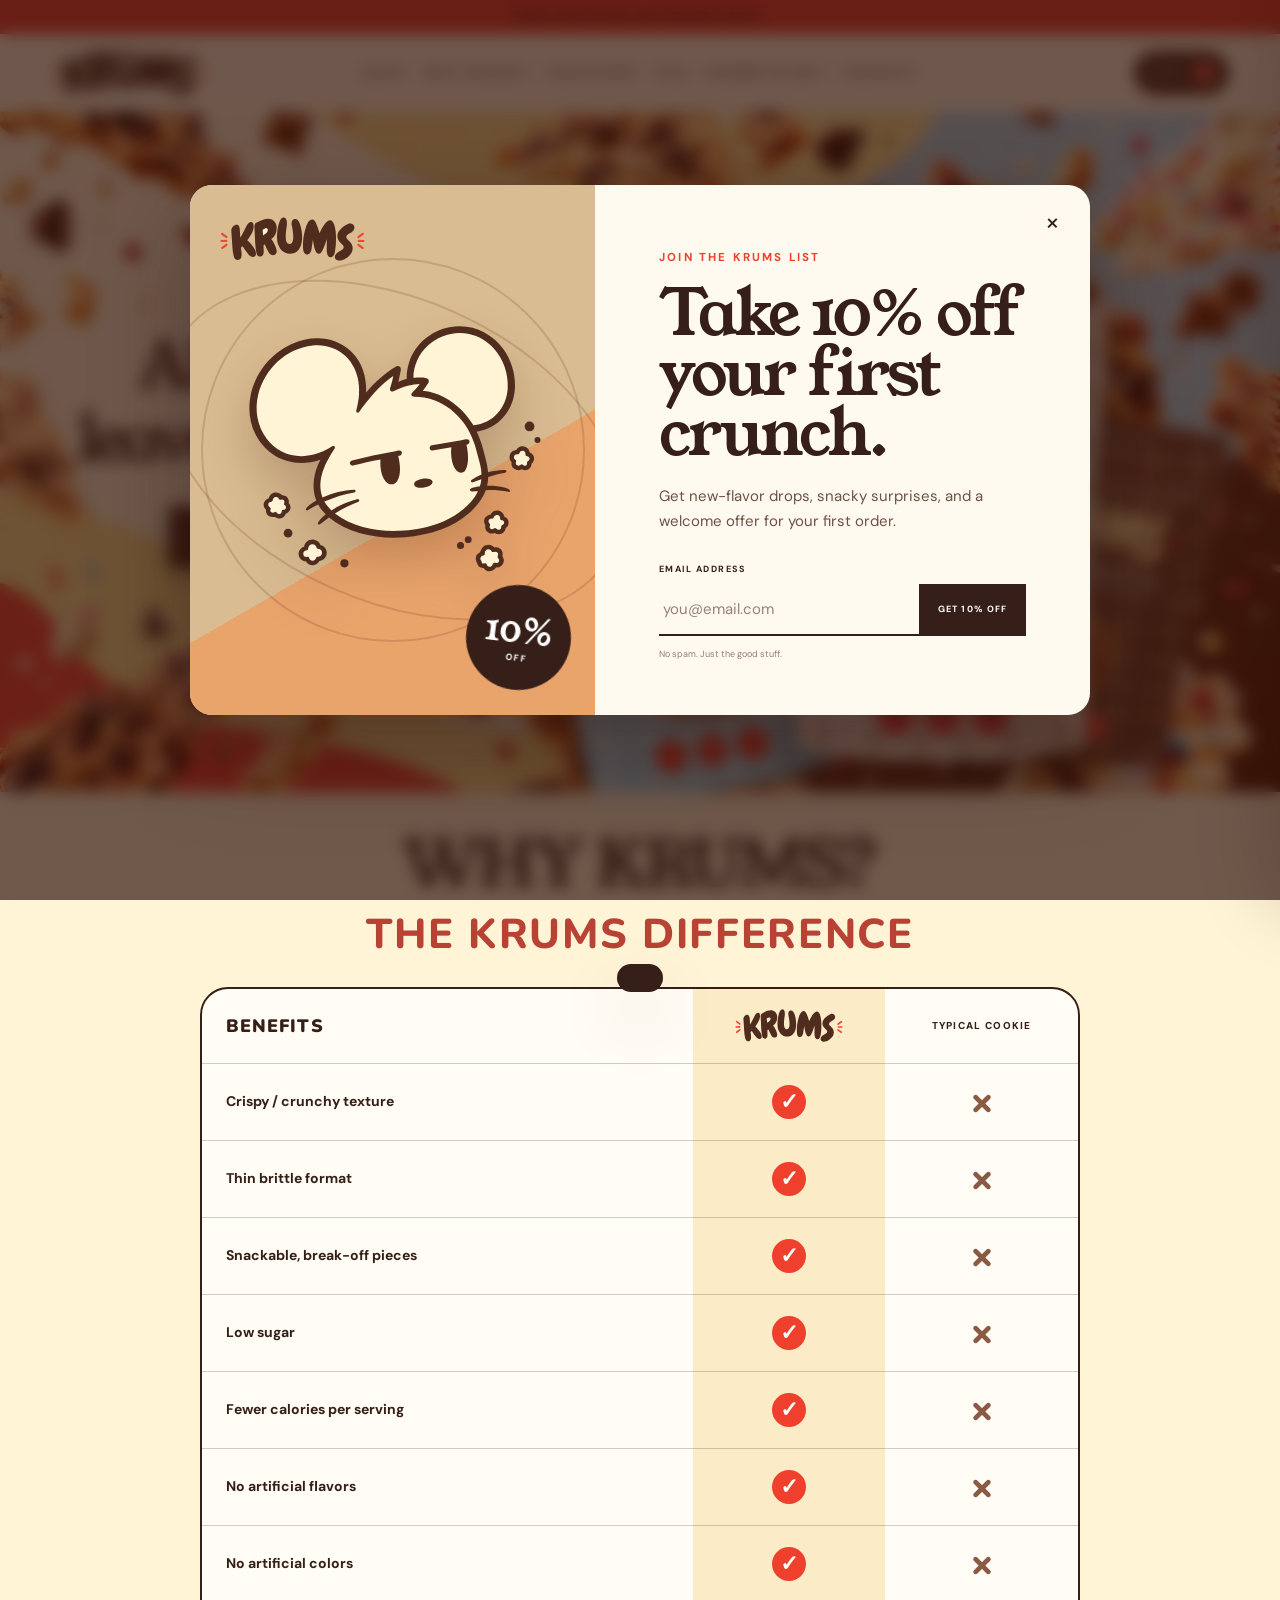
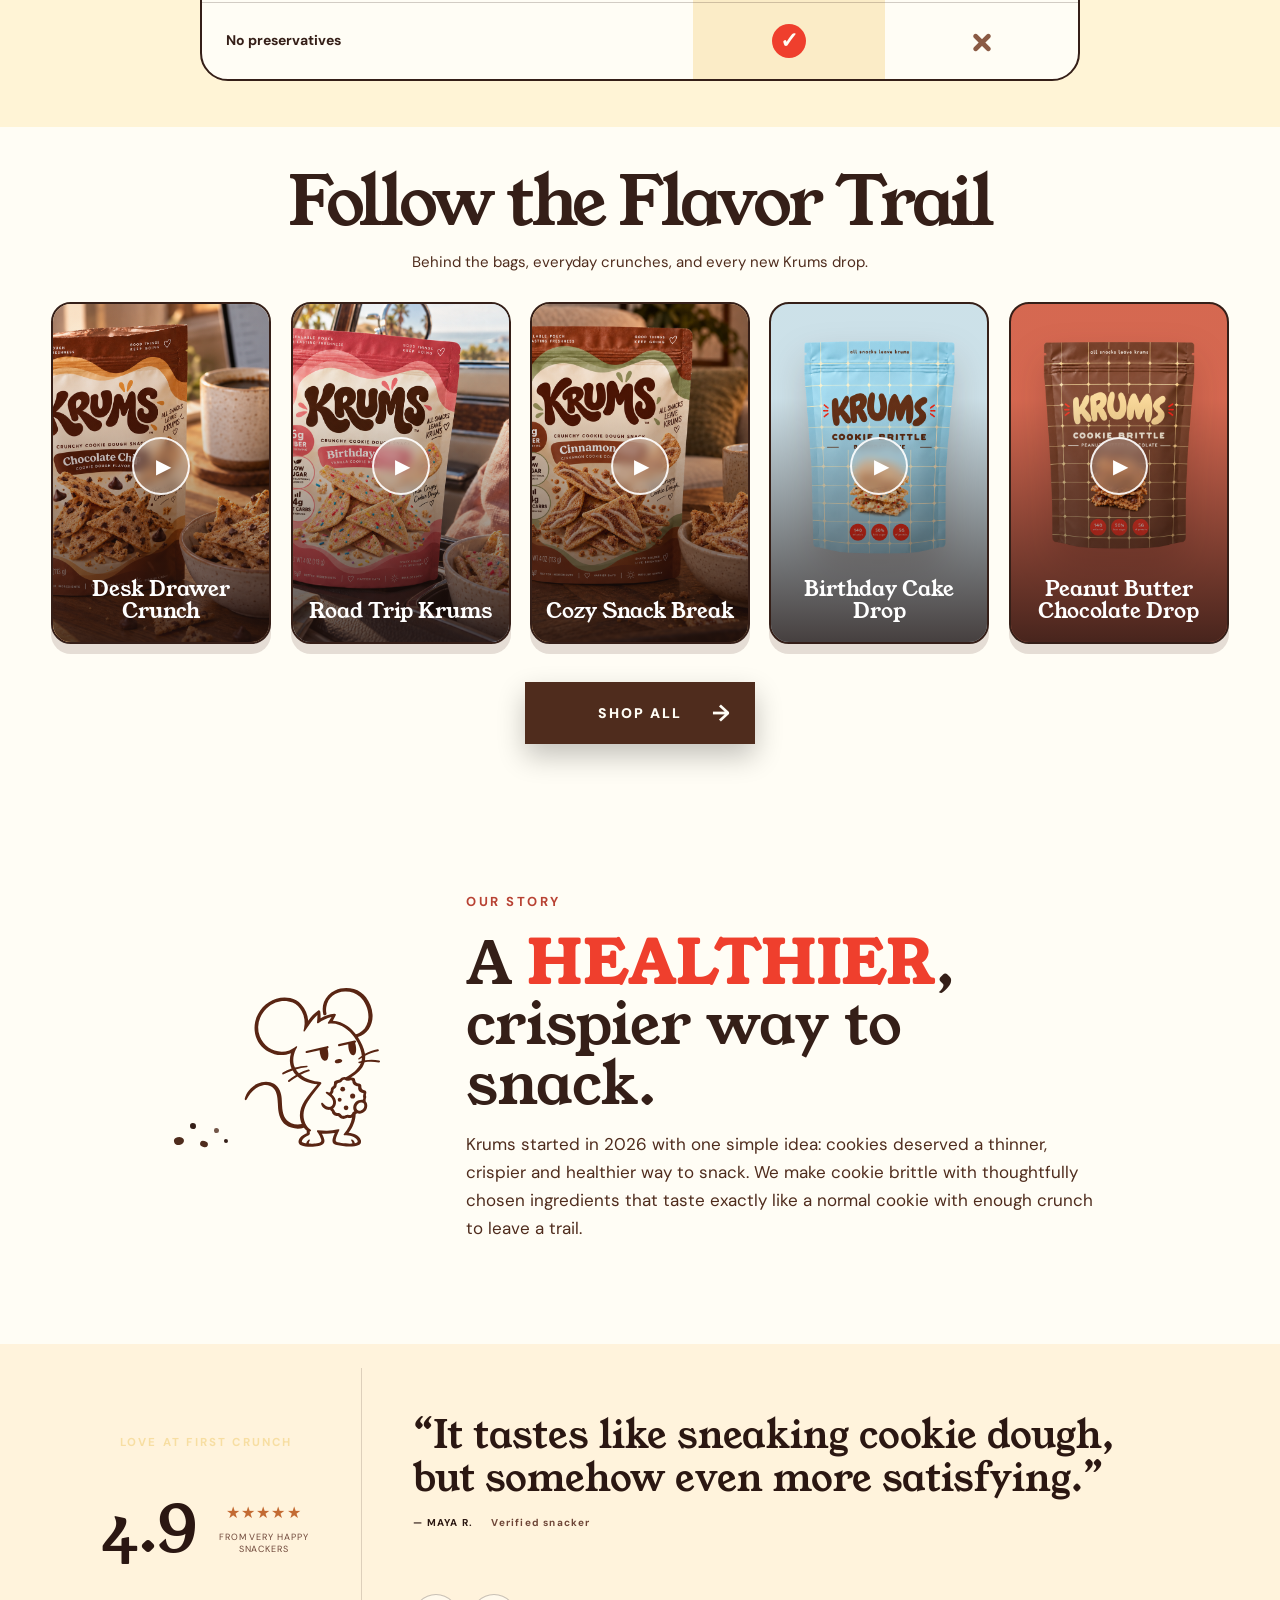
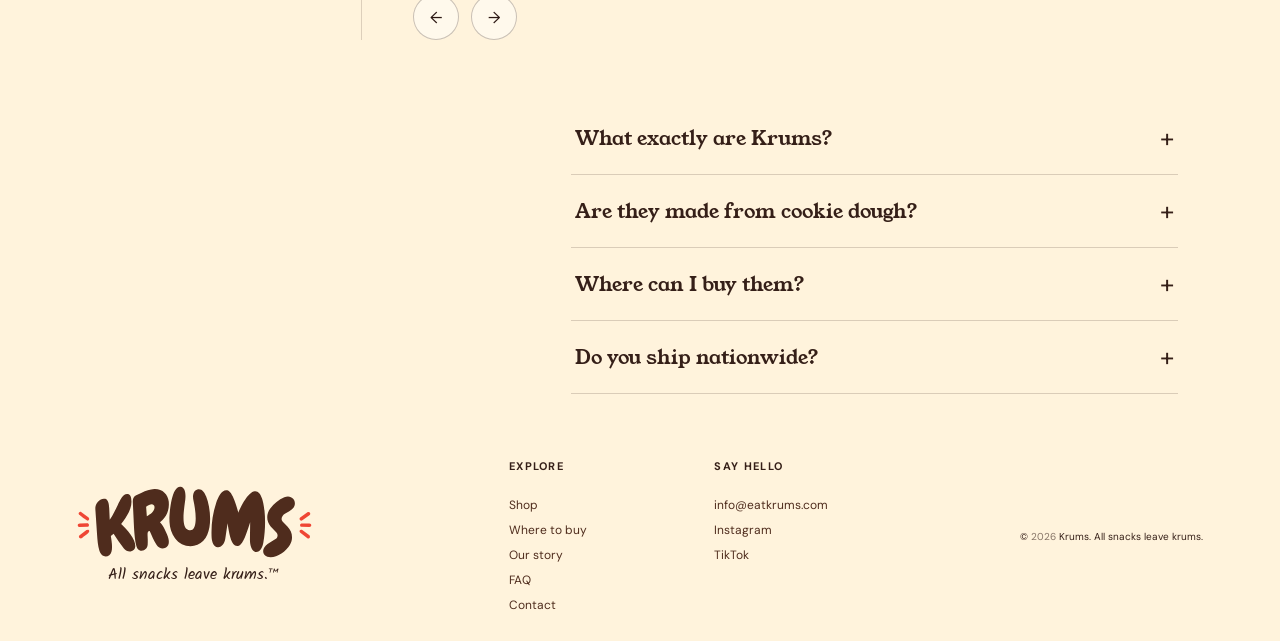
==== commit 4a170278: "Center the desktop header nav on the page. A three-column grid keeps the links in the middle while t" ====
--- a/index.html
+++ b/index.html
@@ -10,7 +10,7 @@
   <link rel="preconnect" href="https://fonts.googleapis.com" />
   <link rel="preconnect" href="https://fonts.gstatic.com" crossorigin />
   <link href="https://fonts.googleapis.com/css2?family=DM+Sans:wght@400;500;600;700;800&family=Kalam:wght@400;700&family=Nunito:wght@400;600;700;800;900&family=Varela+Round&family=Young+Serif&display=swap" rel="stylesheet" />
-  <link rel="stylesheet" href="styles.css?v=20261016-nav" />
+  <link rel="stylesheet" href="styles.css?v=20261016-navcenter" />
 </head>
 <body class="home-page">
   <a class="skip-link" href="#main">Skip to content</a>
--- a/styles.css
+++ b/styles.css
@@ -4541,3 +4541,26 @@
   body .site-header .shop-dropdown-product > span { align-items: center; text-align: center; }
   body .site-header .shop-dropdown-product b { font-size: 14px !important; }
 }
+
+/* Desktop header: logo left, nav centered on the page, bag right. */
+@media (min-width: 981px) {
+  body .site-header {
+    display: grid !important;
+    grid-template-columns: minmax(0, 1fr) auto minmax(0, 1fr) !important;
+    align-items: center;
+    column-gap: 24px;
+  }
+  body .site-header .brand {
+    grid-column: 1;
+    justify-self: start;
+  }
+  body .site-header .main-nav {
+    grid-column: 2;
+    justify-self: center;
+    margin-left: 0;
+  }
+  body .site-header .bag-button {
+    grid-column: 3;
+    justify-self: end;
+  }
+}
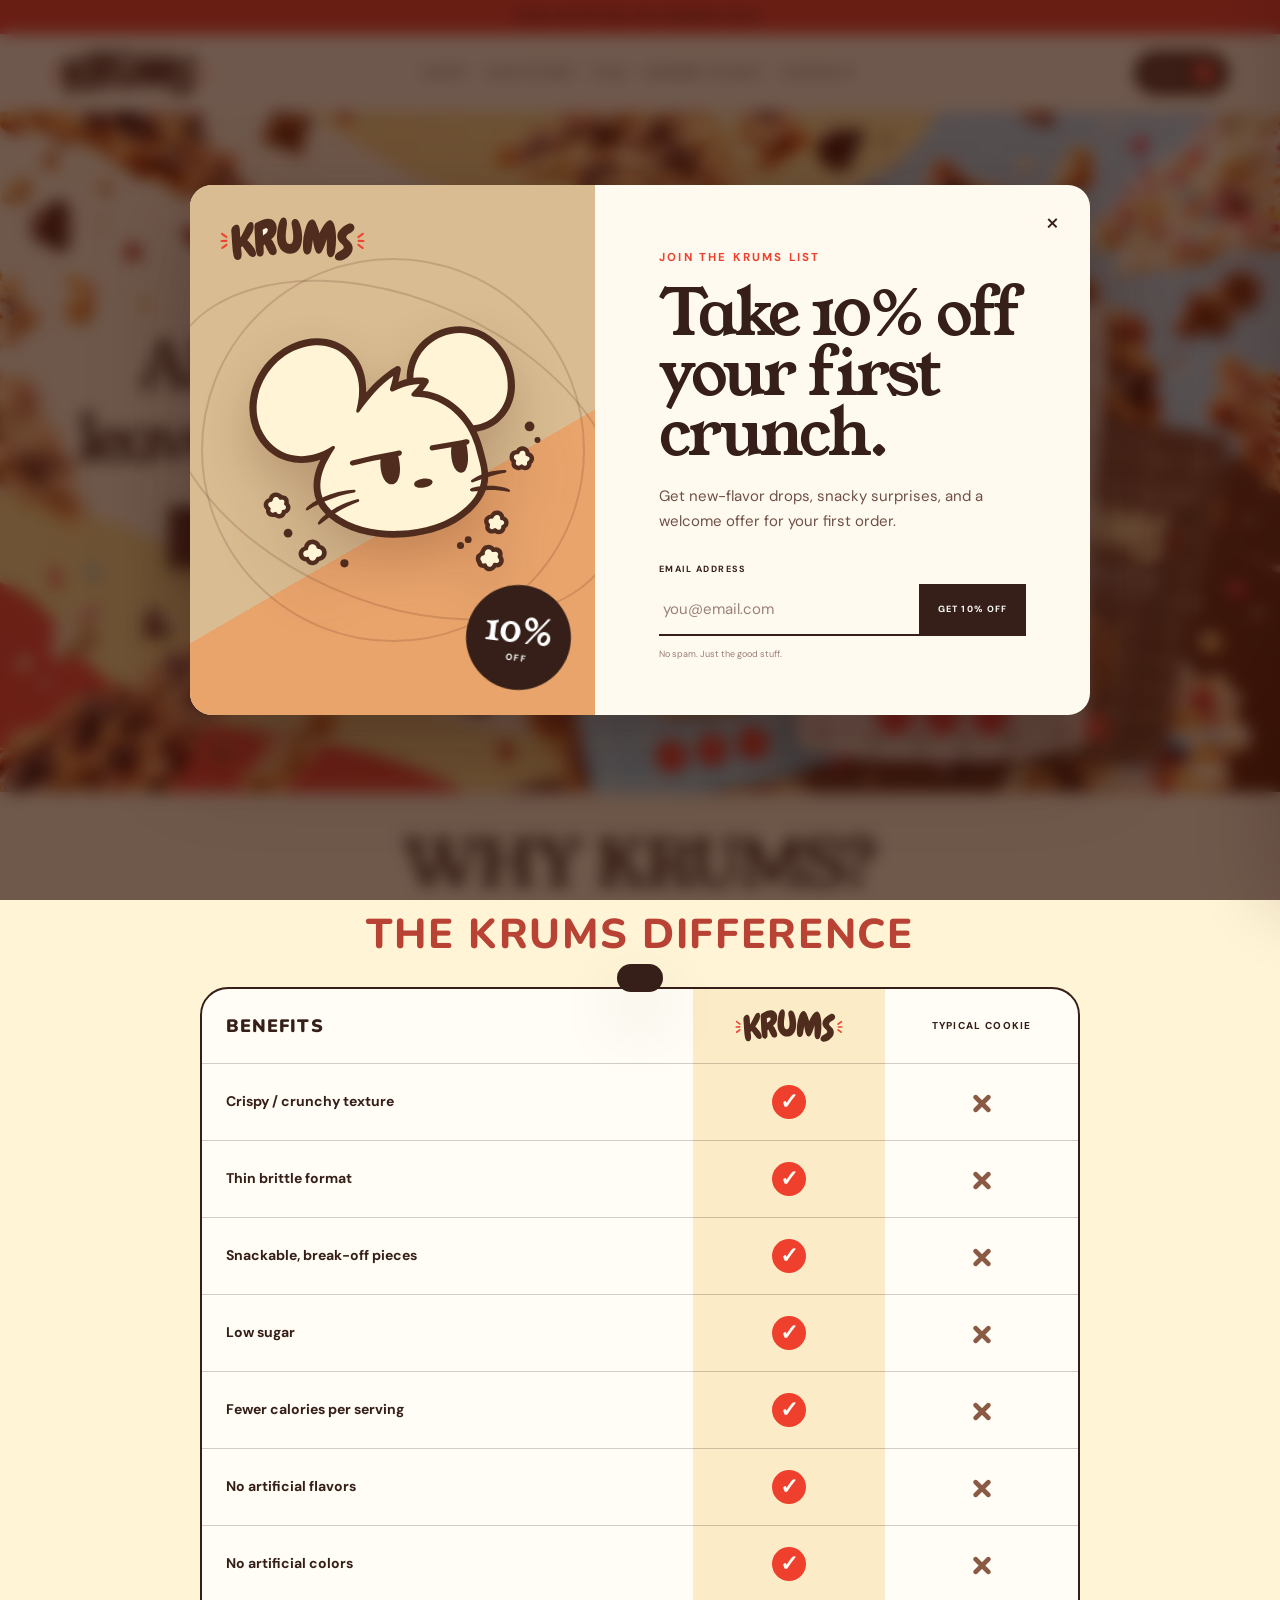
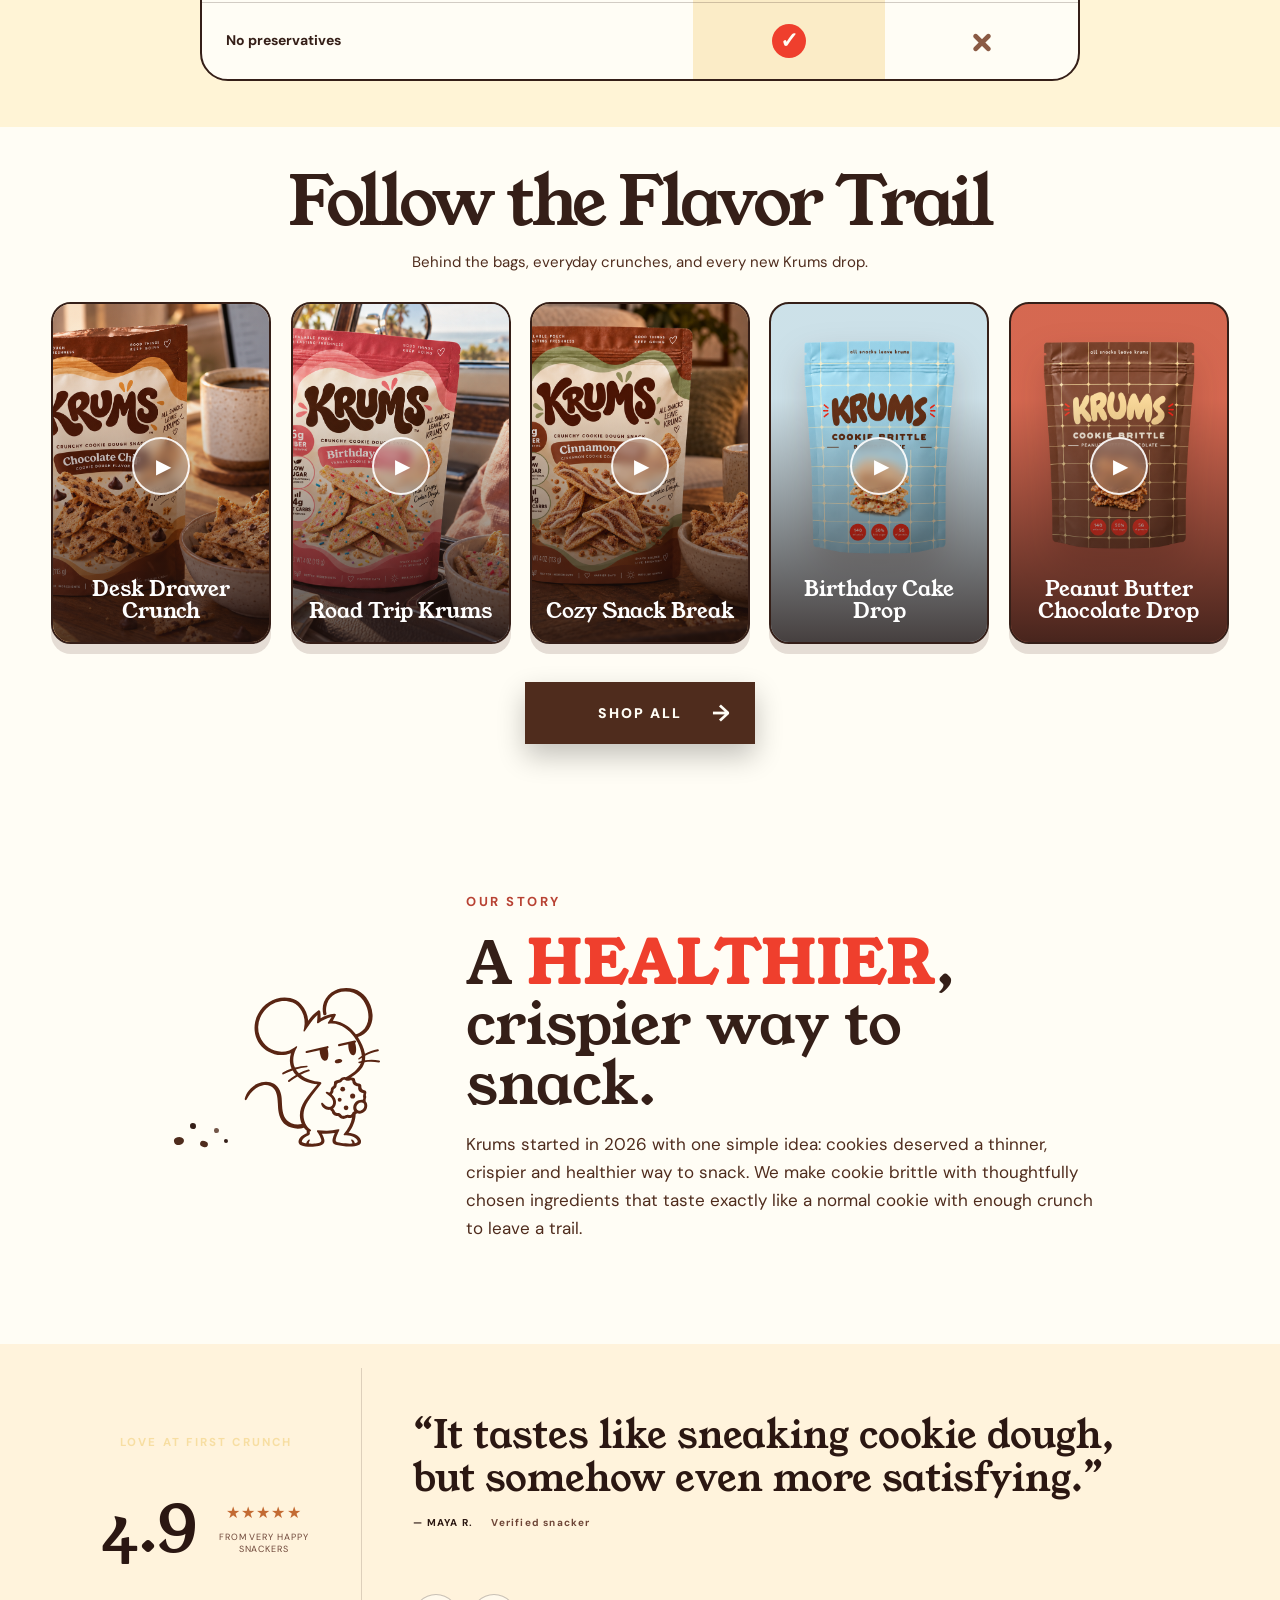
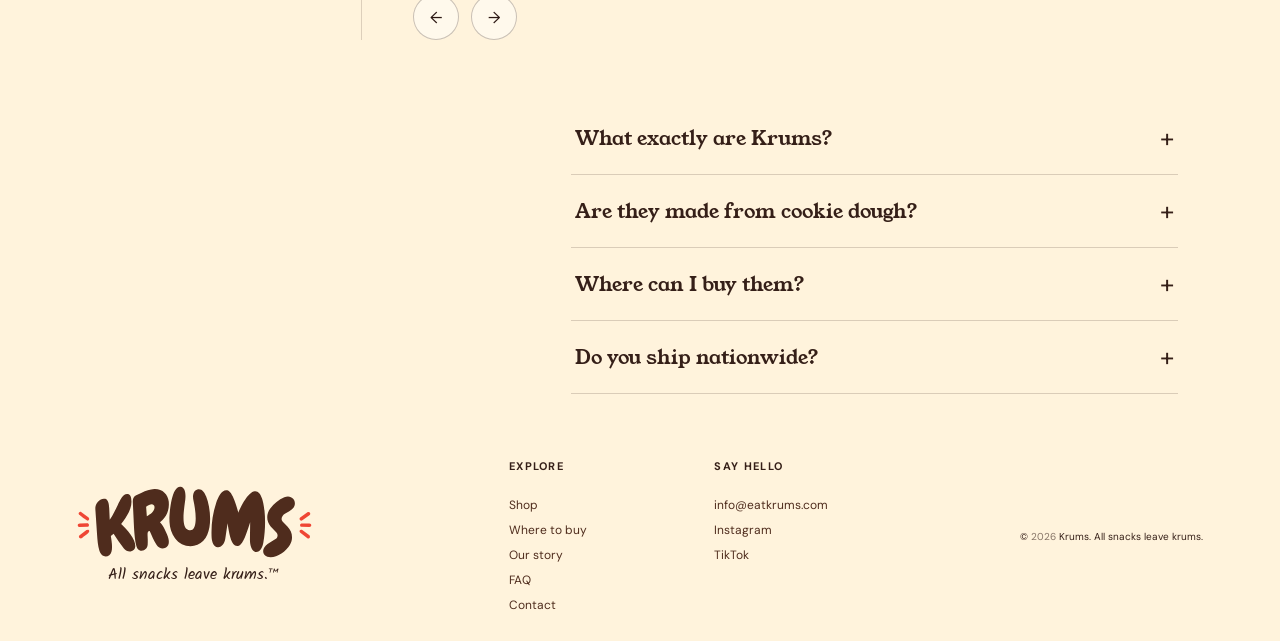
==== commit dca642b8: "Match the header cream and drop Why Krums? from the nav. The header uses the home cream on every pag" ====
--- a/index.html
+++ b/index.html
@@ -10,7 +10,7 @@
   <link rel="preconnect" href="https://fonts.googleapis.com" />
   <link rel="preconnect" href="https://fonts.gstatic.com" crossorigin />
   <link href="https://fonts.googleapis.com/css2?family=DM+Sans:wght@400;500;600;700;800&family=Kalam:wght@400;700&family=Nunito:wght@400;600;700;800;900&family=Varela+Round&family=Young+Serif&display=swap" rel="stylesheet" />
-  <link rel="stylesheet" href="styles.css?v=20261016-navcenter" />
+  <link rel="stylesheet" href="styles.css?v=20261016-header-cream" />
 </head>
 <body class="home-page">
   <a class="skip-link" href="#main">Skip to content</a>
@@ -31,10 +31,10 @@
           <div class="shop-dropdown-row">
             <a class="shop-dropdown-product shop-dropdown-product--chocolate" href="product.html?flavor=chocolate-chip"><img src="assets/pouch-chocolate-chip.png" alt="" /><span><small>Cookie brittle</small><b>Chocolate Chip</b></span></a>
             <a class="shop-dropdown-product shop-dropdown-product--peanut" href="product.html?flavor=peanut-butter-chocolate"><img src="assets/pouch-peanut-butter-chocolate.png" alt="" /><span><small>Cookie brittle</small><b>Peanut Butter Chocolate</b></span></a>
-            <div class="shop-dropdown-product shop-dropdown-product--soon"><img src="assets/pouch-birthday-cake.png" alt="" /><span><small>Cookie brittle</small><b>Birthday Cake</b></span></div>
+            <a class="shop-dropdown-product shop-dropdown-product--birthday" href="product.html?flavor=birthday-cake"><img src="assets/pouch-birthday-cake.png" alt="" /><span><small>Cookie brittle</small><b>Birthday Cake</b></span></a>
           </div>
         </div>
-      </div><a href="#why">Why Krums?</a><a href="#story">Our story</a><a href="#faq">FAQ</a><a href="where-to-buy.html">Where to buy</a><a href="contact.html">Contact</a>
+      </div><a href="#story">Our story</a><a href="#faq">FAQ</a><a href="where-to-buy.html">Where to buy</a><a href="contact.html">Contact</a>
     </nav>
     <button class="bag-button" id="open-cart" aria-label="Open snack bag">Bag <span id="cart-count">0</span></button>
   </header>
@@ -181,6 +181,6 @@
   <div class="scrim" id="scrim" hidden></div>
   <aside class="cart-drawer" id="cart-drawer" aria-hidden="true" aria-label="Shopping bag"><header><div><p class="eyebrow"><span></span> Your stash</p><h2>Snack bag <i id="cart-title-count">(0)</i></h2></div><button id="close-cart" aria-label="Close bag">×</button></header><div class="cart-progress"><p id="shipping-copy">You’re $35 away from free shipping</p><div><span id="shipping-bar"></span></div></div><div class="cart-items" id="cart-items"></div><div class="cart-empty" id="cart-empty"><img class="cart-mascot" src="assets/mascot-head.svg?v=20261016" alt="" /><h3>Your bag is hungry.</h3><p>Good news: joy is only one flavor away.</p><a href="shop.html" id="empty-shop">Find your crunch</a></div><footer id="cart-footer" hidden><div><span>Subtotal</span><strong id="cart-total">$0.00</strong></div><button class="button button-primary" id="checkout-button">Checkout</button><small>Taxes and shipping calculated at checkout. Payment connection coming next.</small></footer></aside>
   <div class="toast" id="toast" role="status" aria-live="polite"></div>
-  <script src="script.js?v=20261016-nav"></script>
+  <script src="script.js?v=20261016-cards"></script>
 </body>
 </html>
--- a/styles.css
+++ b/styles.css
@@ -4564,3 +4564,105 @@
     justify-self: end;
   }
 }
+
+/* Shop cards: equal height, one-line flavor names, buttons on the same baseline. */
+.shop-grid { align-items: stretch; }
+.shop-card {
+  display: flex;
+  flex-direction: column;
+  height: 100%;
+}
+.shop-card-image {
+  flex: 0 0 270px;
+  height: 270px;
+}
+.shop-card > p {
+  margin: 14px 5px 6px;
+}
+.shop-card-heading {
+  align-items: center;
+  gap: 10px;
+  margin: 0 5px 16px;
+}
+.shop-card-heading h3 {
+  flex: 1 1 auto;
+  min-width: 0;
+  font-size: 15px;
+  line-height: 1.2;
+  letter-spacing: -0.02em;
+  white-space: nowrap;
+}
+.shop-card-heading strong { padding-top: 0; }
+.shop-card-actions { margin-top: auto !important; }
+@media (max-width: 1000px) {
+  .shop-card-image { flex-basis: 235px; height: 235px; }
+}
+@media (max-width: 760px) {
+  .shop-card { width: min(340px, 100%); }
+  .shop-card-image { flex-basis: 230px; height: 230px; }
+  .shop-card-heading h3 { font-size: 17px; }
+}
+
+/* Product pages: one cream background for every flavor. */
+body.product-page .product-detail[data-theme] {
+  --detail-bg: var(--brand-warm-cream);
+  --theme-bg: var(--brand-warm-cream);
+  --accent: var(--brand-crumb-red);
+  --accent-soft: var(--brand-terracotta);
+  background: var(--brand-warm-cream);
+  color: var(--brand-cookie-brown);
+}
+body.product-page .product-main-media,
+body.product-page .product-thumbnails button,
+body.product-page .product-thumbnails img,
+body.product-page .related-grid article > a > div {
+  background: var(--brand-warm-cream);
+}
+body.product-page .product-detail .product-kicker,
+body.product-page .product-detail[data-theme="peanut-butter-chocolate"] .product-kicker,
+body.product-page .product-detail[data-theme="birthday-cake"] .product-kicker {
+  color: var(--brand-crumb-red);
+}
+body.product-page .product-detail[data-theme="peanut-butter-chocolate"] .stars,
+body.product-page .product-detail[data-theme="peanut-butter-chocolate"] .product-description,
+body.product-page .product-detail[data-theme="peanut-butter-chocolate"] .stat-plain,
+body.product-page .product-detail[data-theme="peanut-butter-chocolate"] .detail-shipping-note,
+body.product-page .product-detail[data-theme="peanut-butter-chocolate"] .net-carbs,
+body.product-page .product-detail[data-theme="peanut-butter-chocolate"] .detail-flavor-picker > p,
+body.product-page .product-detail[data-theme="peanut-butter-chocolate"] h1,
+body.product-page .product-detail[data-theme="peanut-butter-chocolate"] .purchase-row,
+body.product-page .product-detail[data-theme="peanut-butter-chocolate"] .product-breadcrumb {
+  color: var(--brand-cookie-brown);
+}
+body.product-page .product-detail[data-theme="peanut-butter-chocolate"] .taste-notes span,
+body.product-page .taste-notes span {
+  background: var(--brand-butter-yellow);
+  color: var(--brand-cookie-brown);
+}
+body.product-page .flavor-pill-link {
+  color: var(--brand-cookie-brown);
+}
+body.product-page .flavor-pill-link.active {
+  background: var(--brand-crumb-red);
+  border-color: var(--brand-crumb-red);
+  color: var(--brand-porcelain);
+}
+body.product-page .add-main {
+  background: var(--brand-cookie-brown);
+  border-color: var(--brand-cookie-brown);
+  color: var(--brand-porcelain);
+}
+
+/* Every page uses the home header cream, including after scroll. */
+body.home-page .site-header,
+body.shop-page .site-header,
+body.product-page .site-header,
+body.where-body .site-header,
+body.contact-body .site-header,
+body.home-page .site-header.scrolled,
+body.shop-page .site-header.scrolled,
+body.product-page .site-header.scrolled,
+body.where-body .site-header.scrolled,
+body.contact-body .site-header.scrolled {
+  background: rgba(255, 243, 220, 0.94);
+}
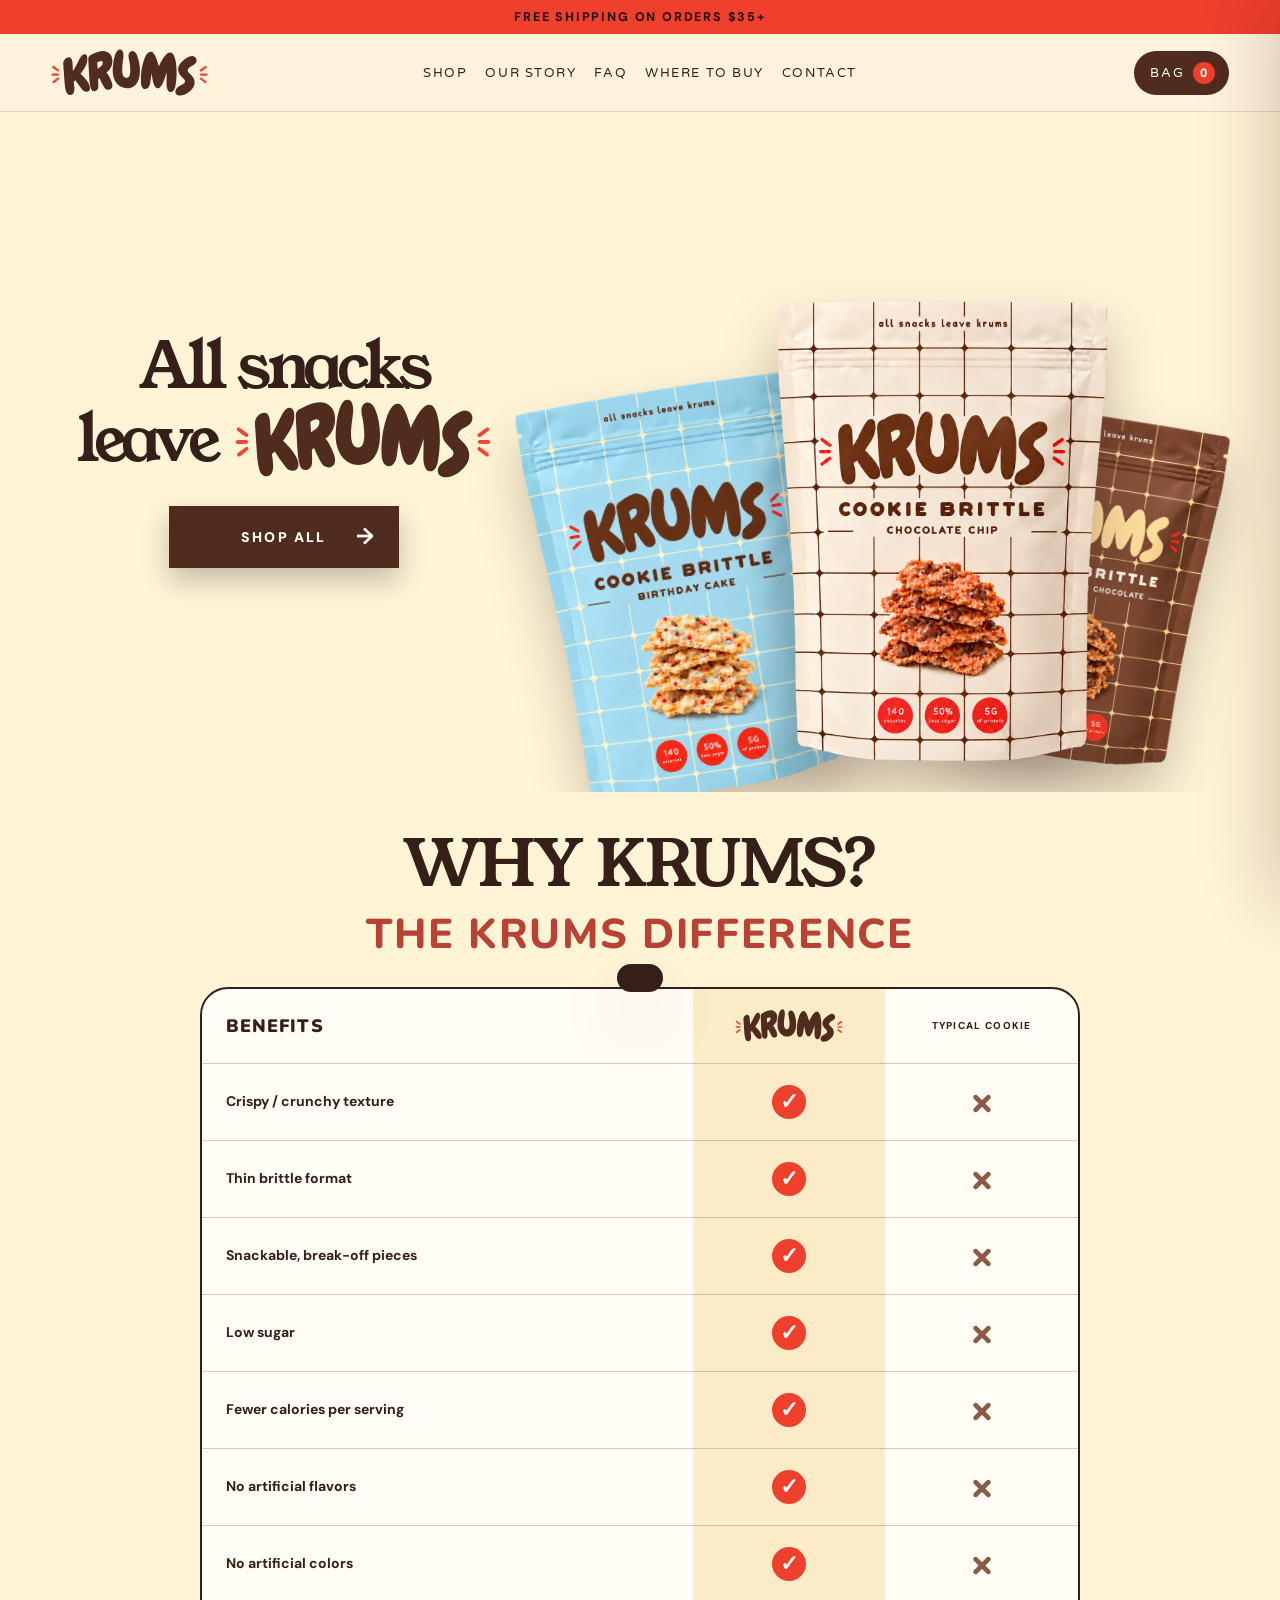
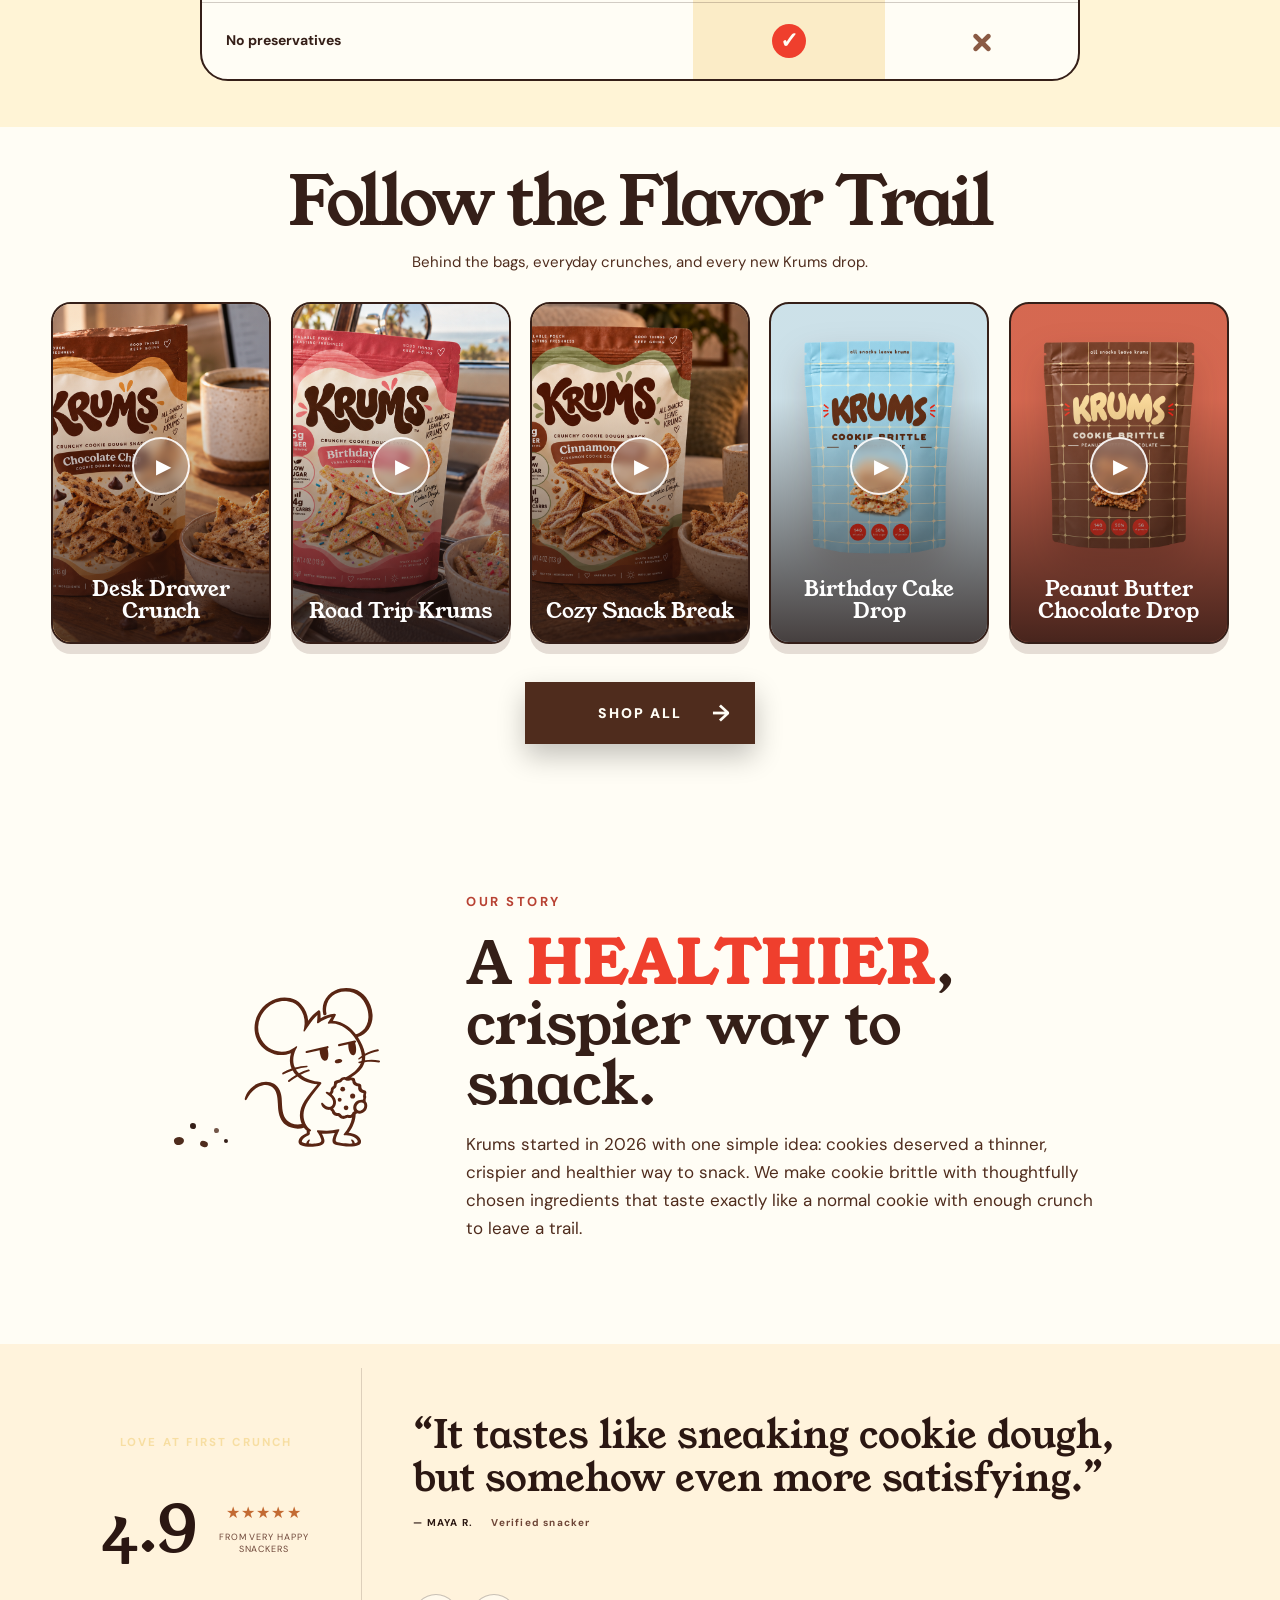
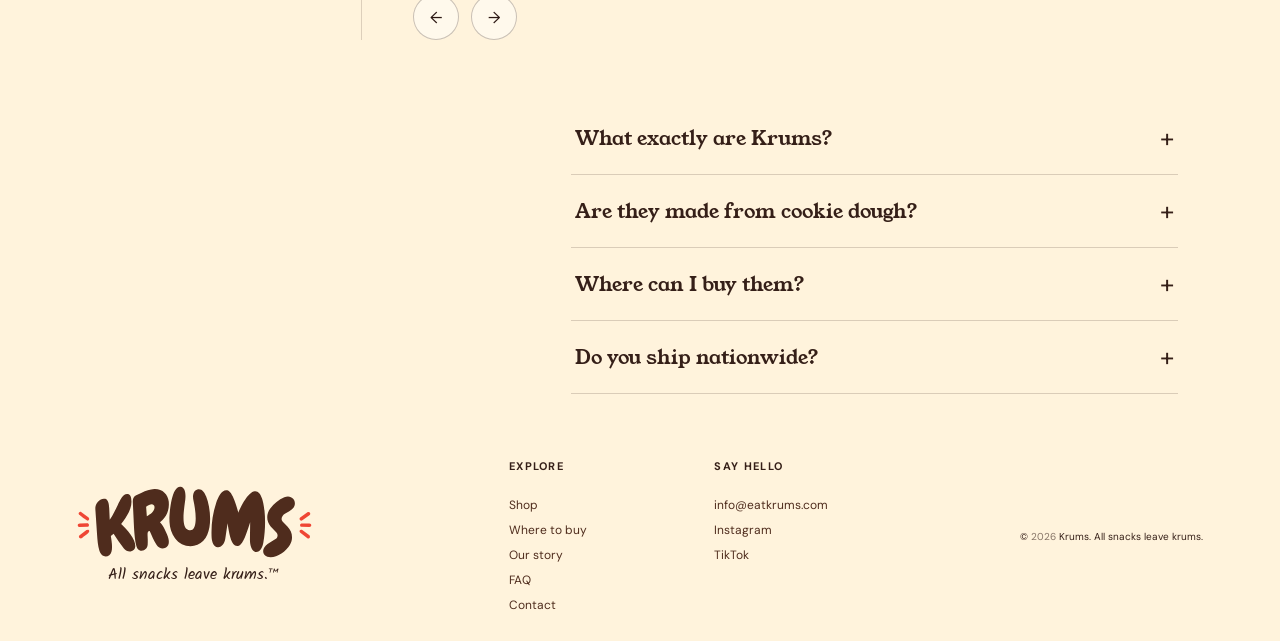
==== commit d4141330: "Turn off the automatic email signup popup. EMAIL_POPUP_AUTO_OPEN stays in script.js so the first-vis" ====
--- a/index.html
+++ b/index.html
@@ -181,6 +181,6 @@
   <div class="scrim" id="scrim" hidden></div>
   <aside class="cart-drawer" id="cart-drawer" aria-hidden="true" aria-label="Shopping bag"><header><div><p class="eyebrow"><span></span> Your stash</p><h2>Snack bag <i id="cart-title-count">(0)</i></h2></div><button id="close-cart" aria-label="Close bag">×</button></header><div class="cart-progress"><p id="shipping-copy">You’re $35 away from free shipping</p><div><span id="shipping-bar"></span></div></div><div class="cart-items" id="cart-items"></div><div class="cart-empty" id="cart-empty"><img class="cart-mascot" src="assets/mascot-head.svg?v=20261016" alt="" /><h3>Your bag is hungry.</h3><p>Good news: joy is only one flavor away.</p><a href="shop.html" id="empty-shop">Find your crunch</a></div><footer id="cart-footer" hidden><div><span>Subtotal</span><strong id="cart-total">$0.00</strong></div><button class="button button-primary" id="checkout-button">Checkout</button><small>Taxes and shipping calculated at checkout. Payment connection coming next.</small></footer></aside>
   <div class="toast" id="toast" role="status" aria-live="polite"></div>
-  <script src="script.js?v=20261016-cards"></script>
+  <script src="script.js?v=20261016-popup-off"></script>
 </body>
 </html>
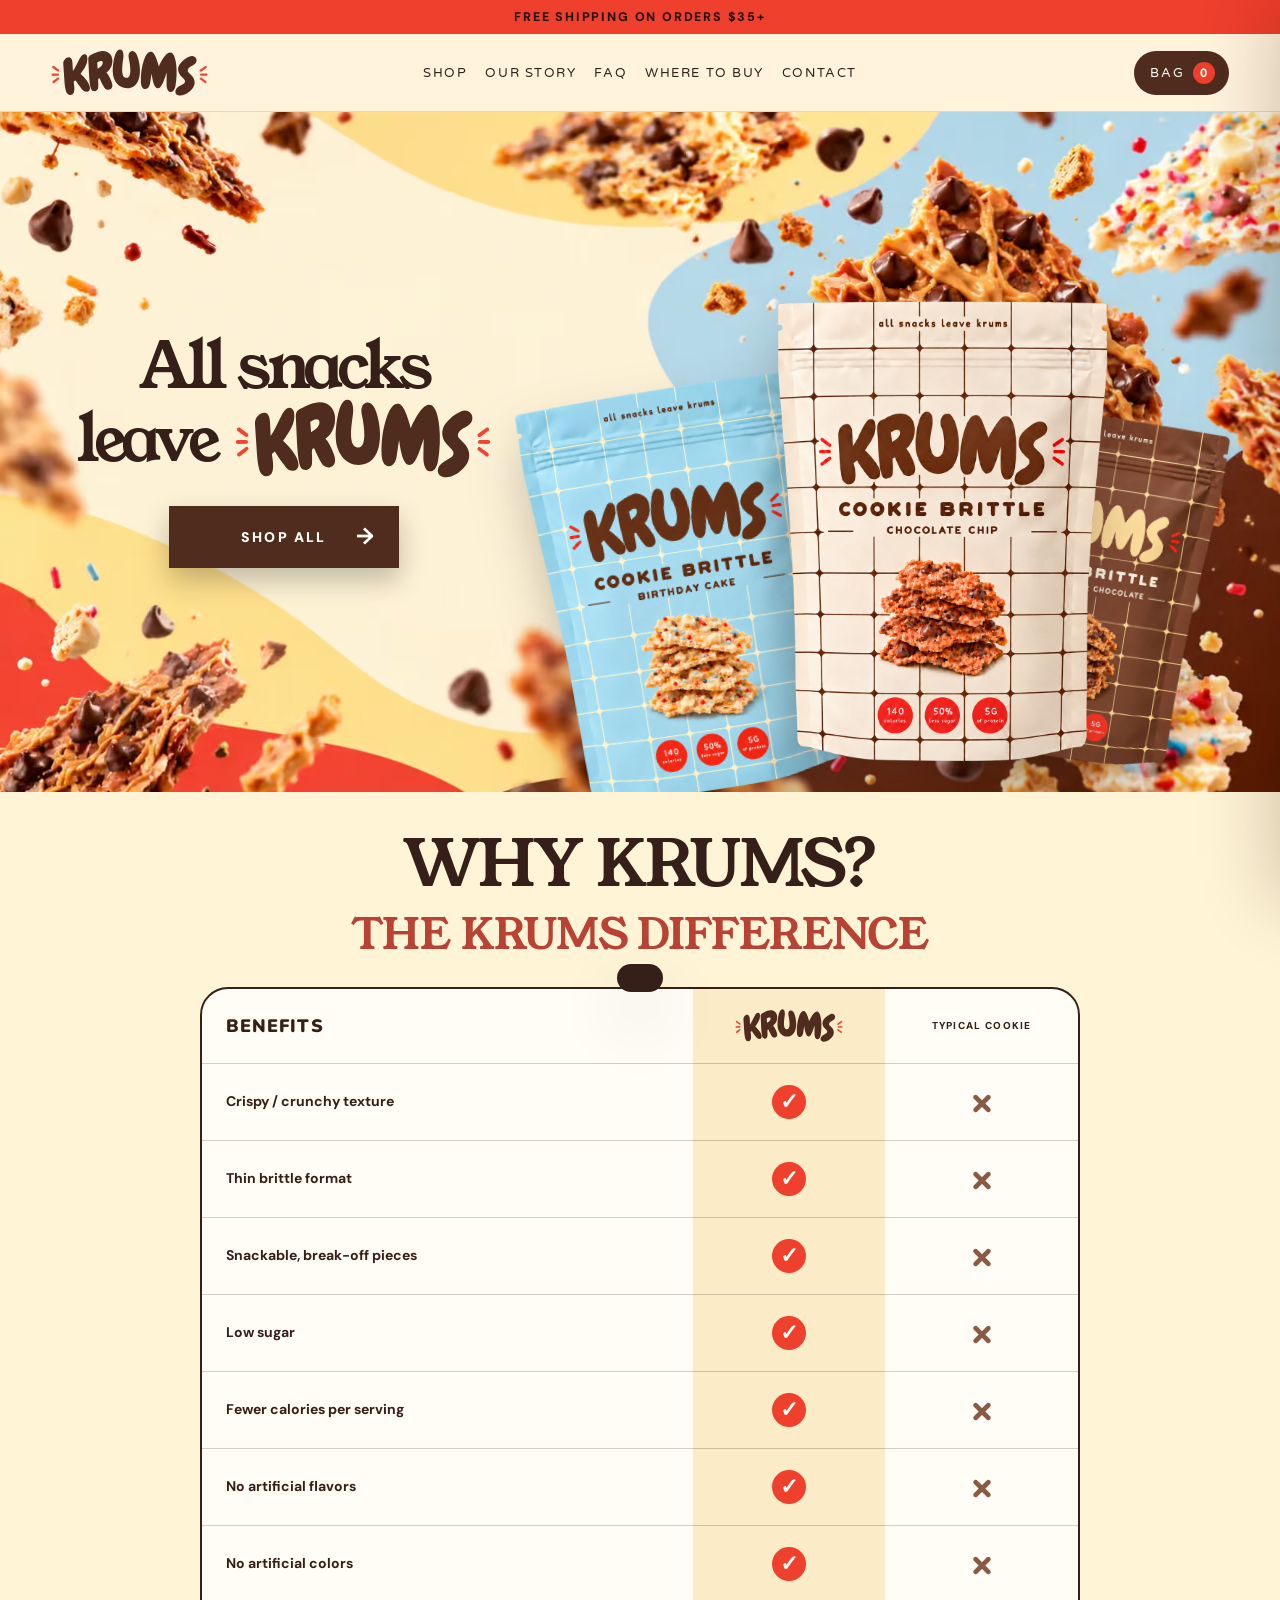
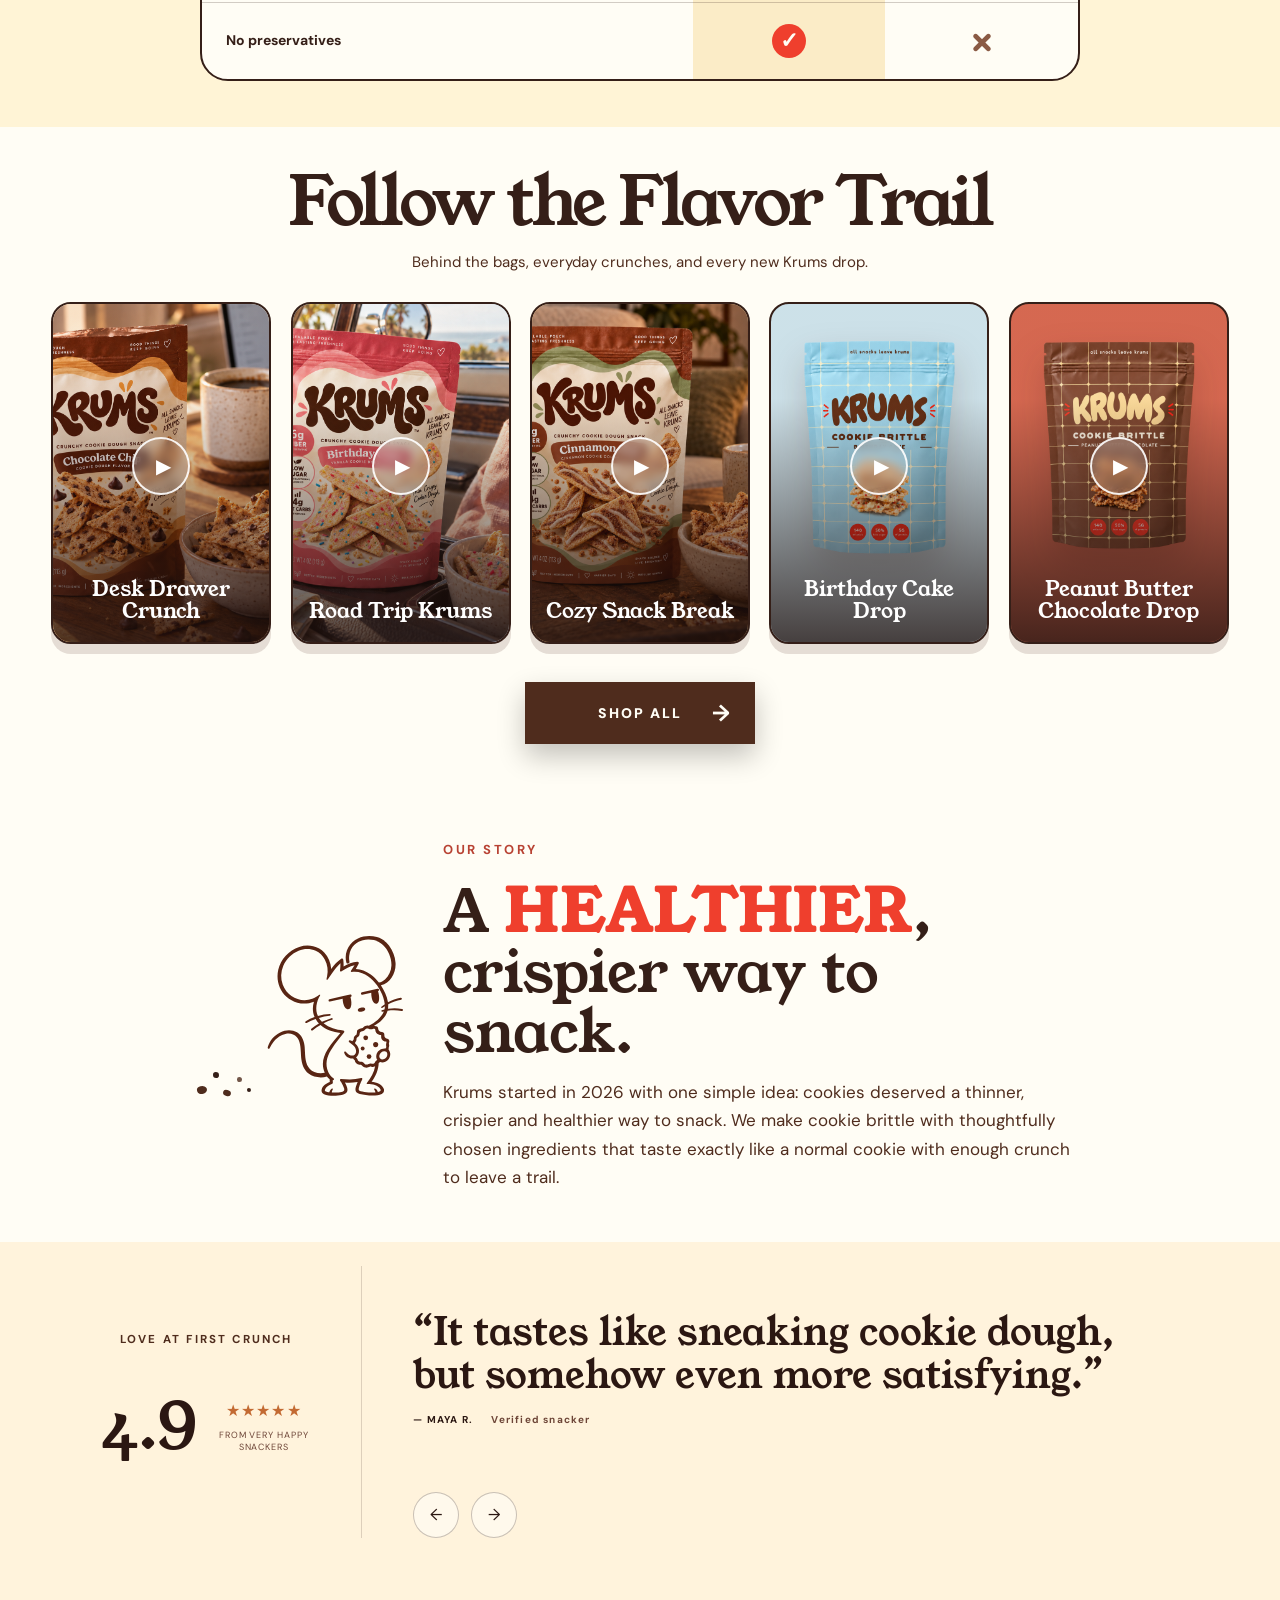
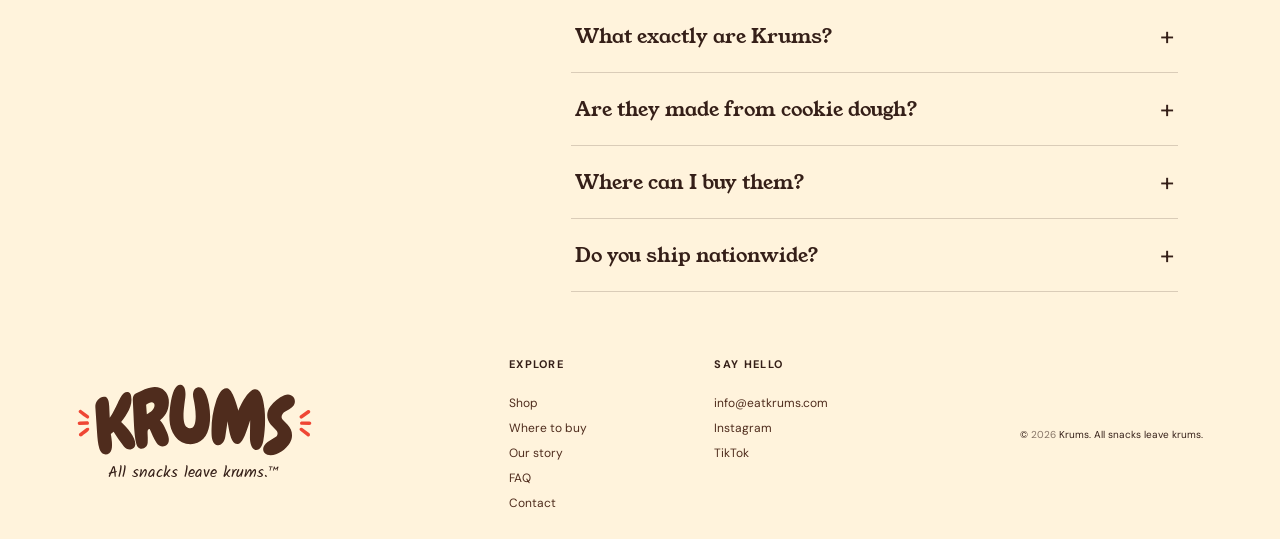
==== commit 22c9dbeb: "Match the difference heading, tighten Our Story, and darken pale eyebrows. The Krums difference uses" ====
--- a/index.html
+++ b/index.html
@@ -10,7 +10,7 @@
   <link rel="preconnect" href="https://fonts.googleapis.com" />
   <link rel="preconnect" href="https://fonts.gstatic.com" crossorigin />
   <link href="https://fonts.googleapis.com/css2?family=DM+Sans:wght@400;500;600;700;800&family=Kalam:wght@400;700&family=Nunito:wght@400;600;700;800;900&family=Varela+Round&family=Young+Serif&display=swap" rel="stylesheet" />
-  <link rel="stylesheet" href="styles.css?v=20261016-header-cream" />
+  <link rel="stylesheet" href="styles.css?v=20261016-home-type" />
 </head>
 <body class="home-page">
   <a class="skip-link" href="#main">Skip to content</a>
--- a/styles.css
+++ b/styles.css
@@ -4666,3 +4666,33 @@
 body.contact-body .site-header.scrolled {
   background: rgba(255, 243, 220, 0.94);
 }
+
+/* The Krums difference matches the Why Krums? serif, smaller and still red. */
+.home-page .why-section-sub {
+  font-family: "Young Serif", serif;
+  font-weight: 400;
+  letter-spacing: -0.02em;
+}
+
+/* Our Story: about half the vertical padding and a tighter mascot gap. */
+.home-page .origin-story {
+  padding-top: clamp(36px, 4vw, 60px);
+  padding-bottom: clamp(36px, 4vw, 60px);
+  gap: clamp(12px, 2.4vw, 40px);
+}
+@media (max-width: 760px) {
+  .home-page .origin-story {
+    padding: 20px;
+    gap: 10px;
+  }
+  .home-page .why-section-sub {
+    font-size: clamp(22px, 6.2vw, 30px);
+  }
+}
+
+/* Pale yellow eyebrows on cream read as cookie brown. */
+.eyebrow.light,
+.home-page .review-side .eyebrow,
+.home-page .social-proof .eyebrow.light {
+  color: var(--brand-cookie-brown);
+}
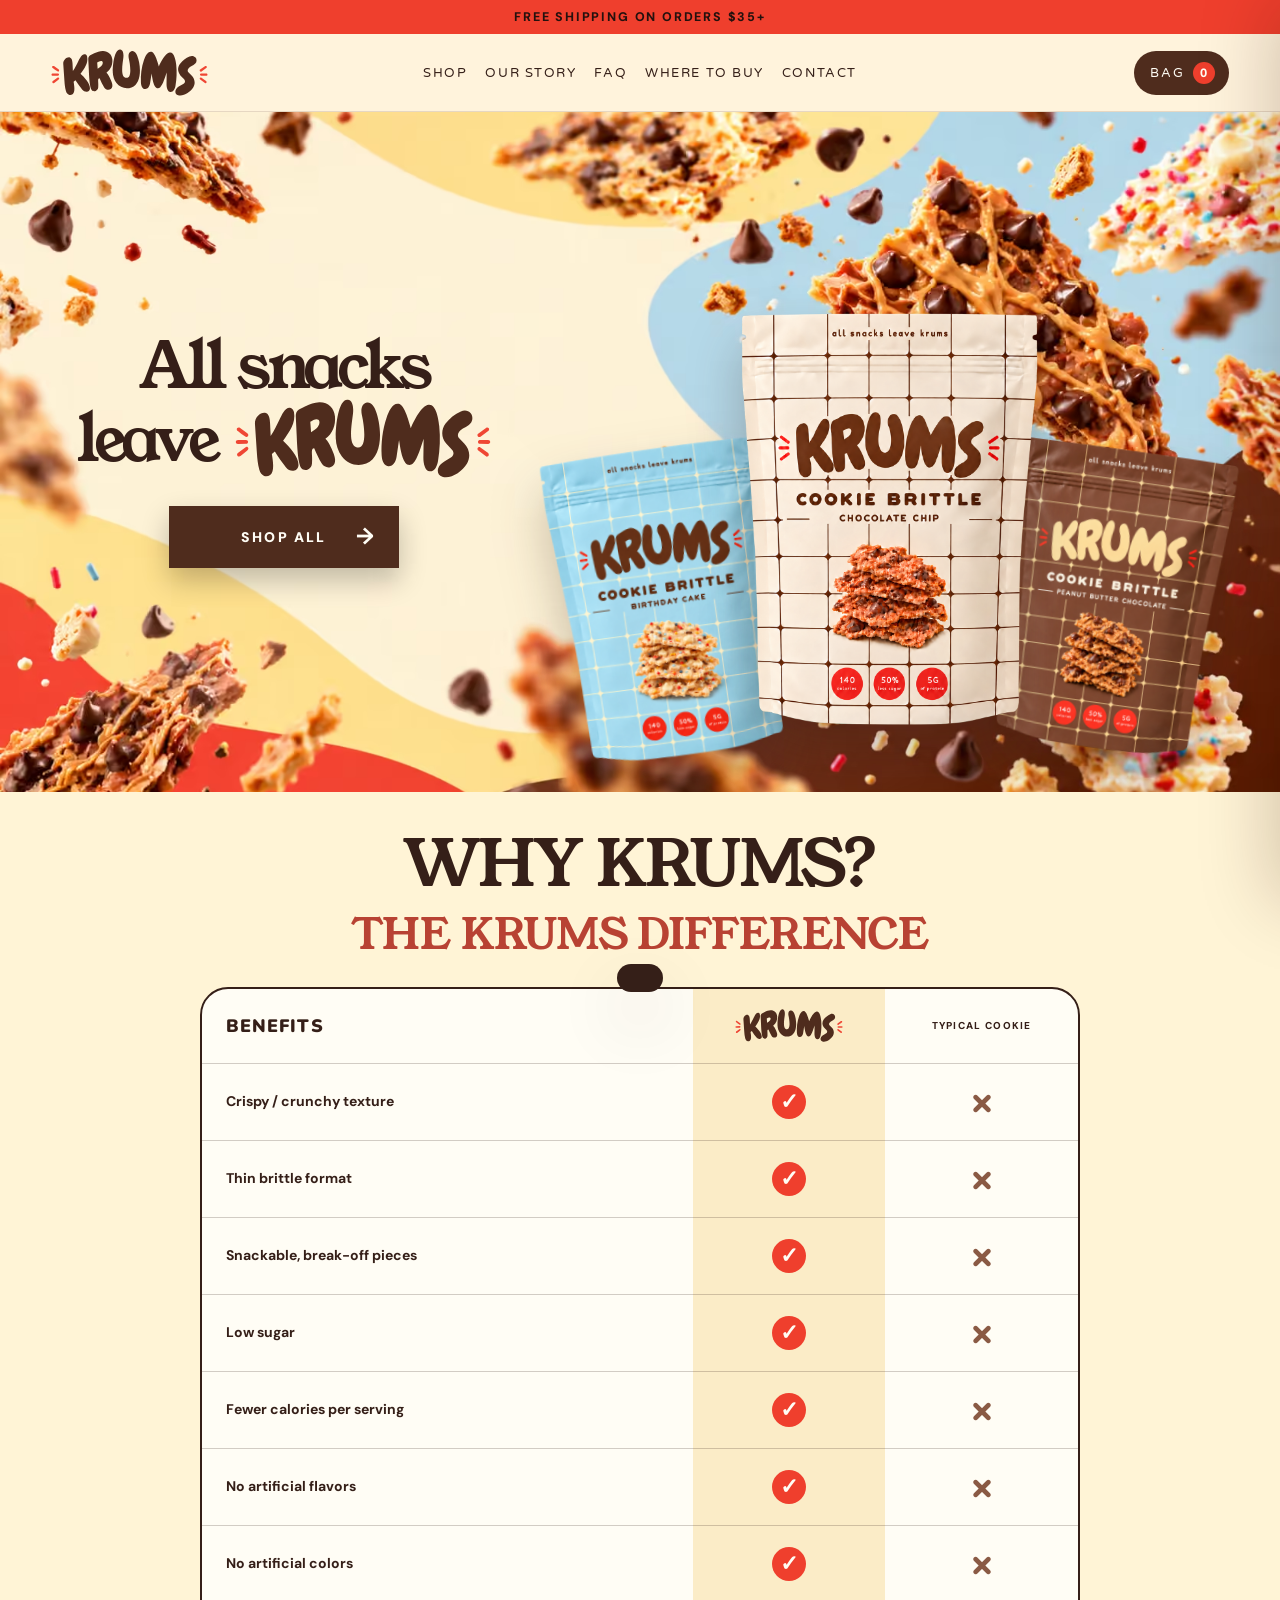
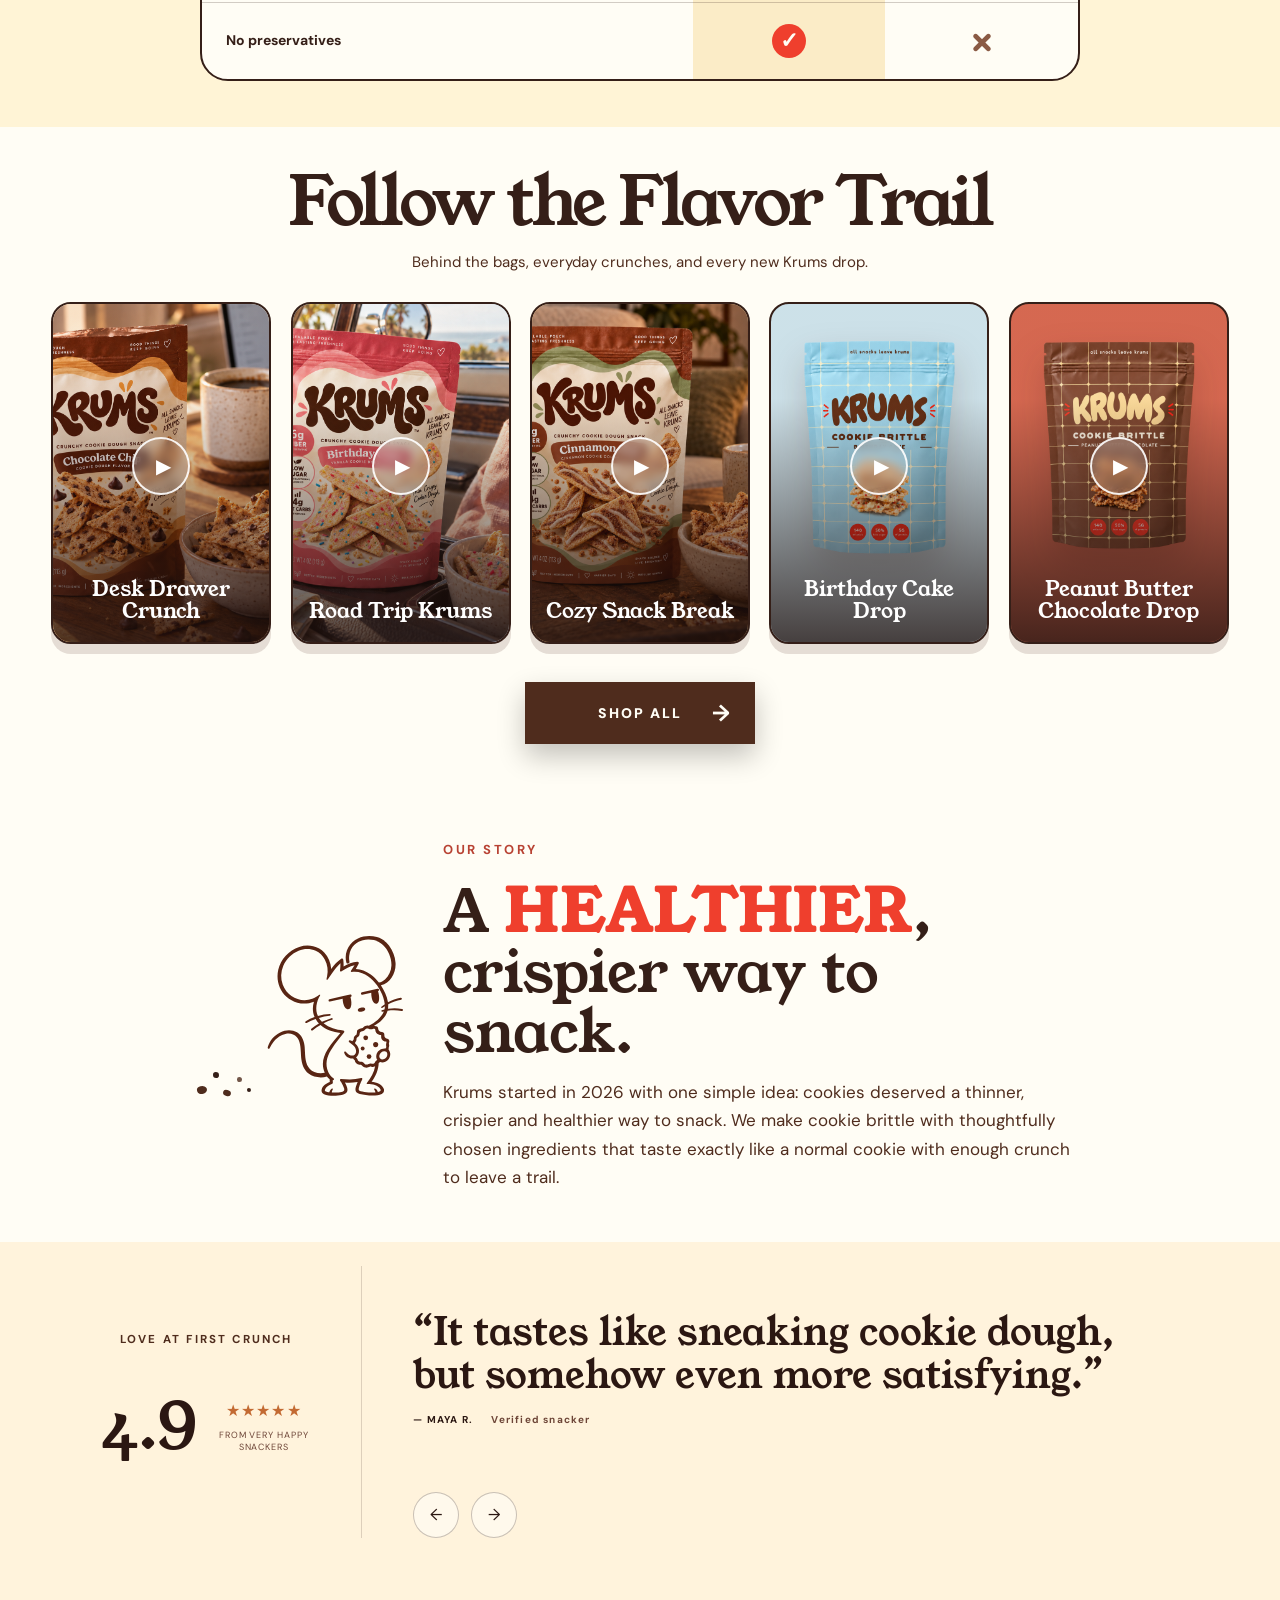
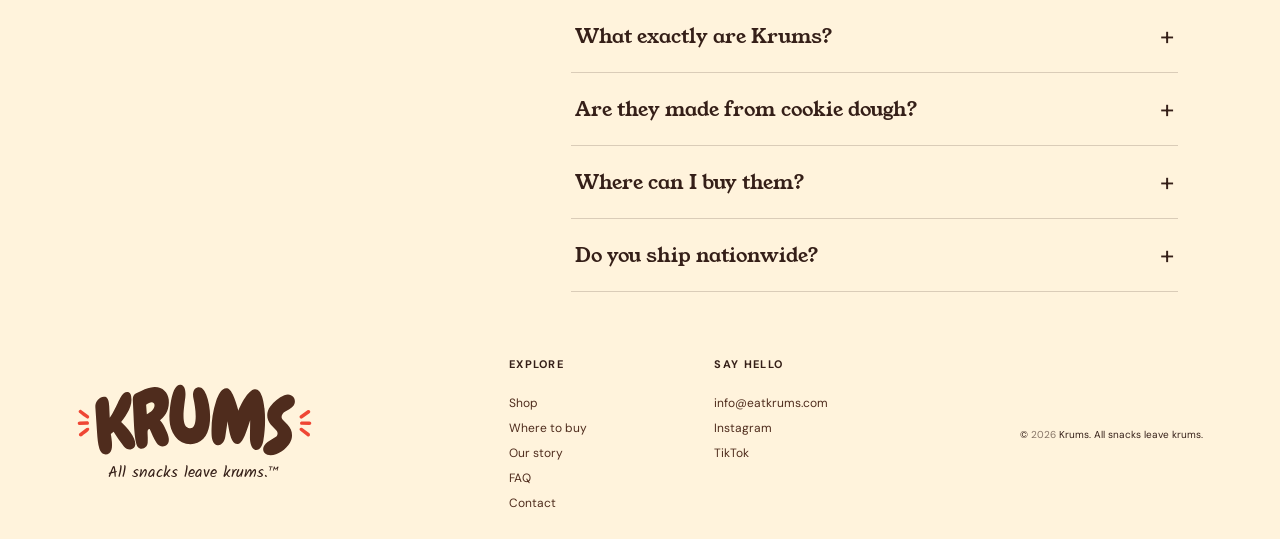
==== commit f3f541b8: "Show more of the Peanut Butter pouch in the home hero. Chocolate Chip stays centered and largest. Th" ====
--- a/index.html
+++ b/index.html
@@ -10,7 +10,7 @@
   <link rel="preconnect" href="https://fonts.googleapis.com" />
   <link rel="preconnect" href="https://fonts.gstatic.com" crossorigin />
   <link href="https://fonts.googleapis.com/css2?family=DM+Sans:wght@400;500;600;700;800&family=Kalam:wght@400;700&family=Nunito:wght@400;600;700;800;900&family=Varela+Round&family=Young+Serif&display=swap" rel="stylesheet" />
-  <link rel="stylesheet" href="styles.css?v=20261016-home-type" />
+  <link rel="stylesheet" href="styles.css?v=20261016-hero-pouches" />
 </head>
 <body class="home-page">
   <a class="skip-link" href="#main">Skip to content</a>
--- a/styles.css
+++ b/styles.css
@@ -4696,3 +4696,54 @@
 .home-page .social-proof .eyebrow.light {
   color: var(--brand-cookie-brown);
 }
+
+/* Hero pouches: Chocolate Chip stays centered and largest. The side pouches match. */
+@media (min-width: 761px) {
+  .home-page .hero-launch-products {
+    display: flex;
+    align-items: flex-end;
+    justify-content: center;
+    padding: 0 1% 2%;
+  }
+  .home-page .hero-launch-pack {
+    position: relative;
+    bottom: auto;
+    left: auto !important;
+    right: auto !important;
+    height: auto;
+  }
+  .home-page .hero-launch-pack img {
+    width: 100%;
+    height: auto;
+  }
+  .home-page .hero-launch-pack.hero-launch-pack-birthday,
+  .home-page .hero-launch-pack.hero-launch-pack-peanut {
+    z-index: 1;
+    width: 31%;
+    flex: 0 0 31%;
+  }
+  .home-page .hero-launch-pack.hero-launch-pack-birthday {
+    margin-right: -8%;
+    transform: rotate(-8deg) translateY(4%);
+  }
+  .home-page .hero-launch-pack.hero-launch-pack-peanut {
+    margin-left: -8%;
+    transform: rotate(8deg) translateY(4%);
+  }
+  .home-page .hero-launch-pack.hero-launch-pack-chocolate {
+    z-index: 3;
+    width: 44%;
+    flex: 0 0 44%;
+    margin: 0;
+    transform: translateY(0);
+  }
+  .home-page .hero-launch-pack.hero-launch-pack-birthday:hover {
+    transform: rotate(-6deg) translateY(-1%);
+  }
+  .home-page .hero-launch-pack.hero-launch-pack-peanut:hover {
+    transform: rotate(6deg) translateY(-1%);
+  }
+  .home-page .hero-launch-pack.hero-launch-pack-chocolate:hover {
+    transform: translateY(-2%);
+  }
+}
